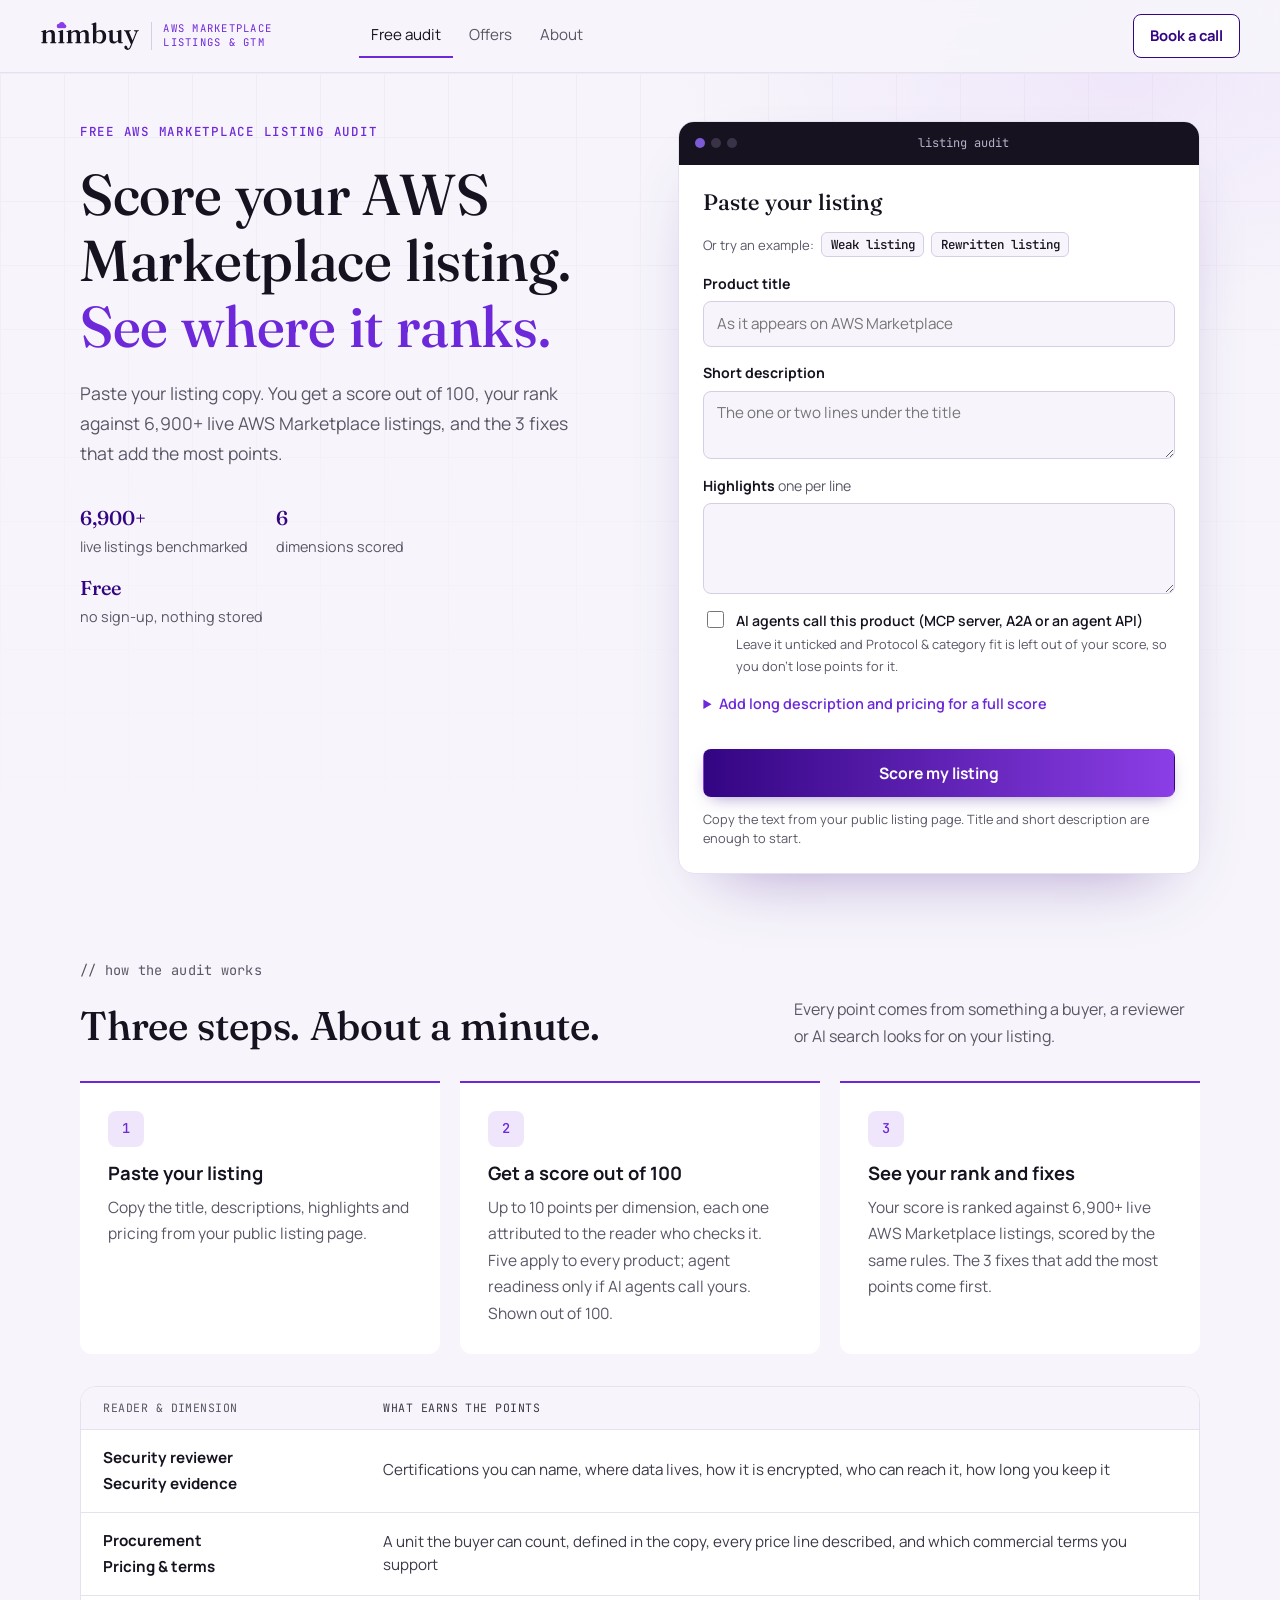
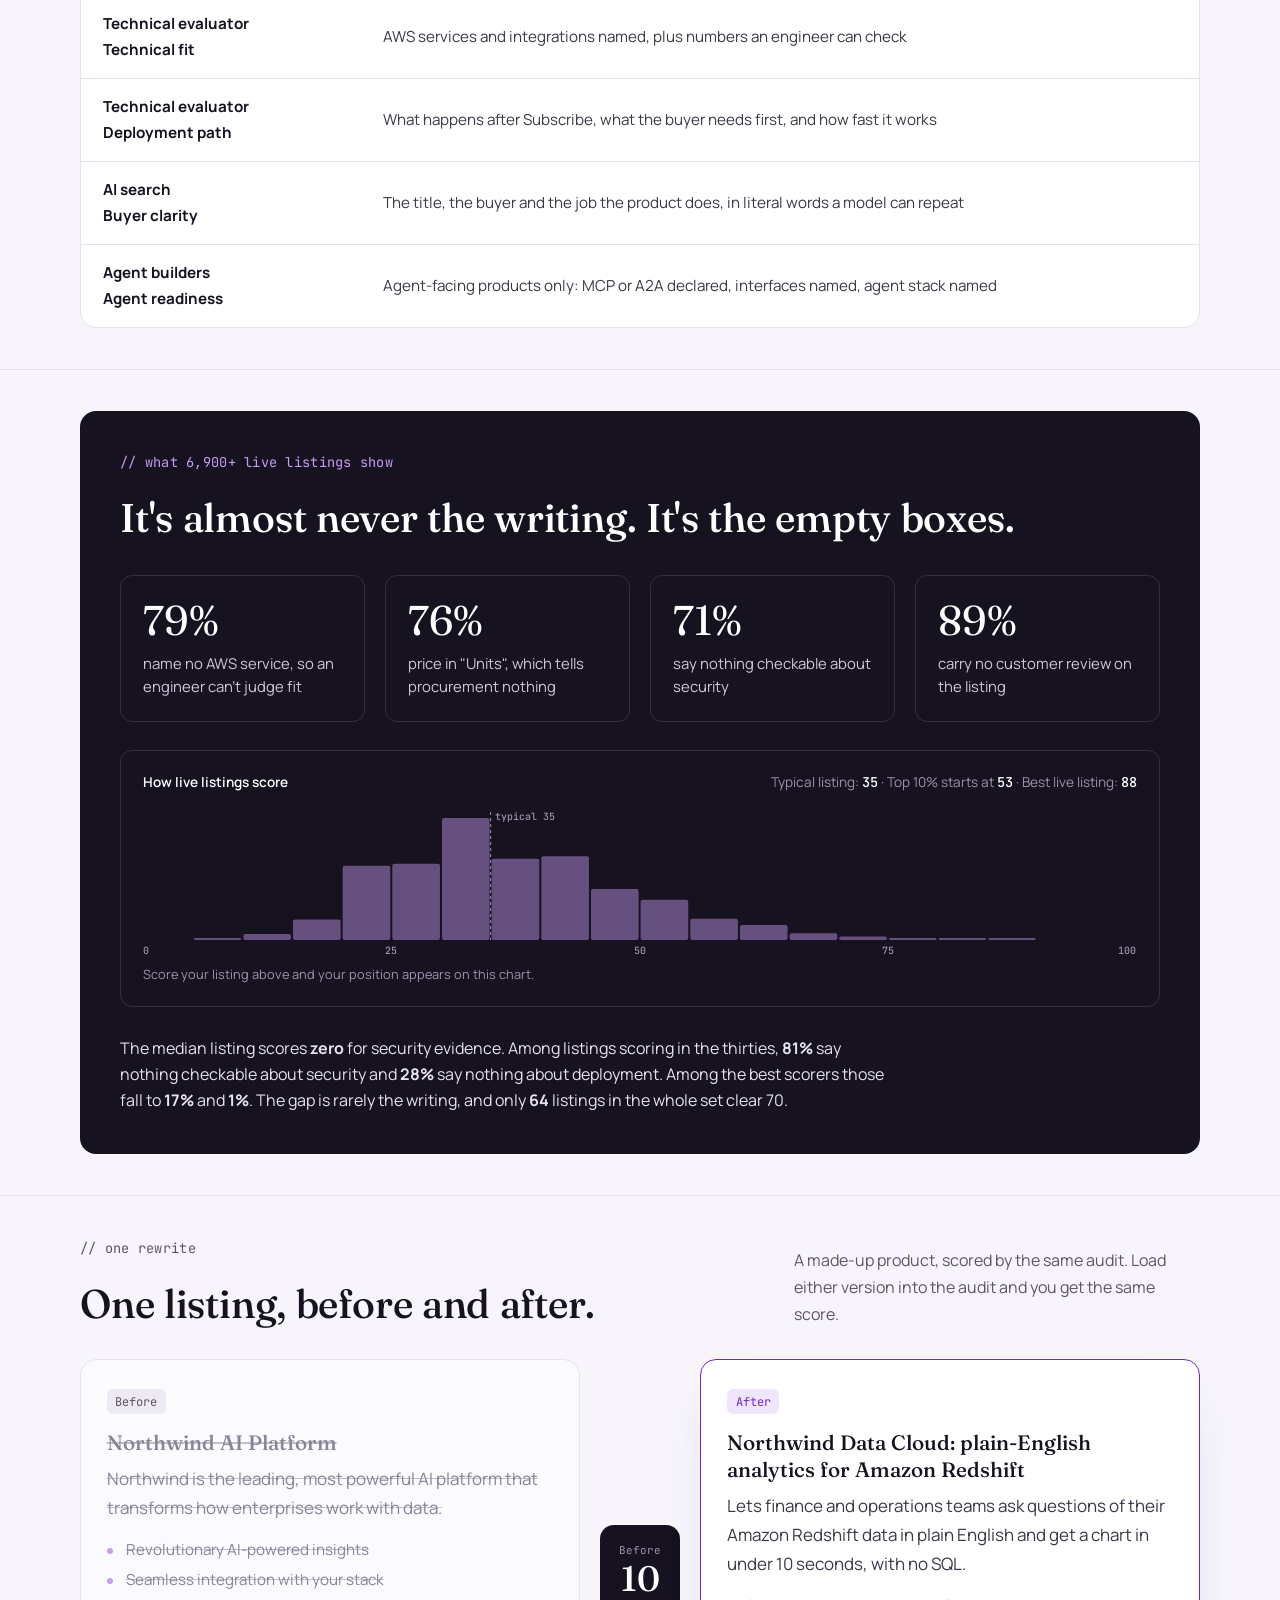
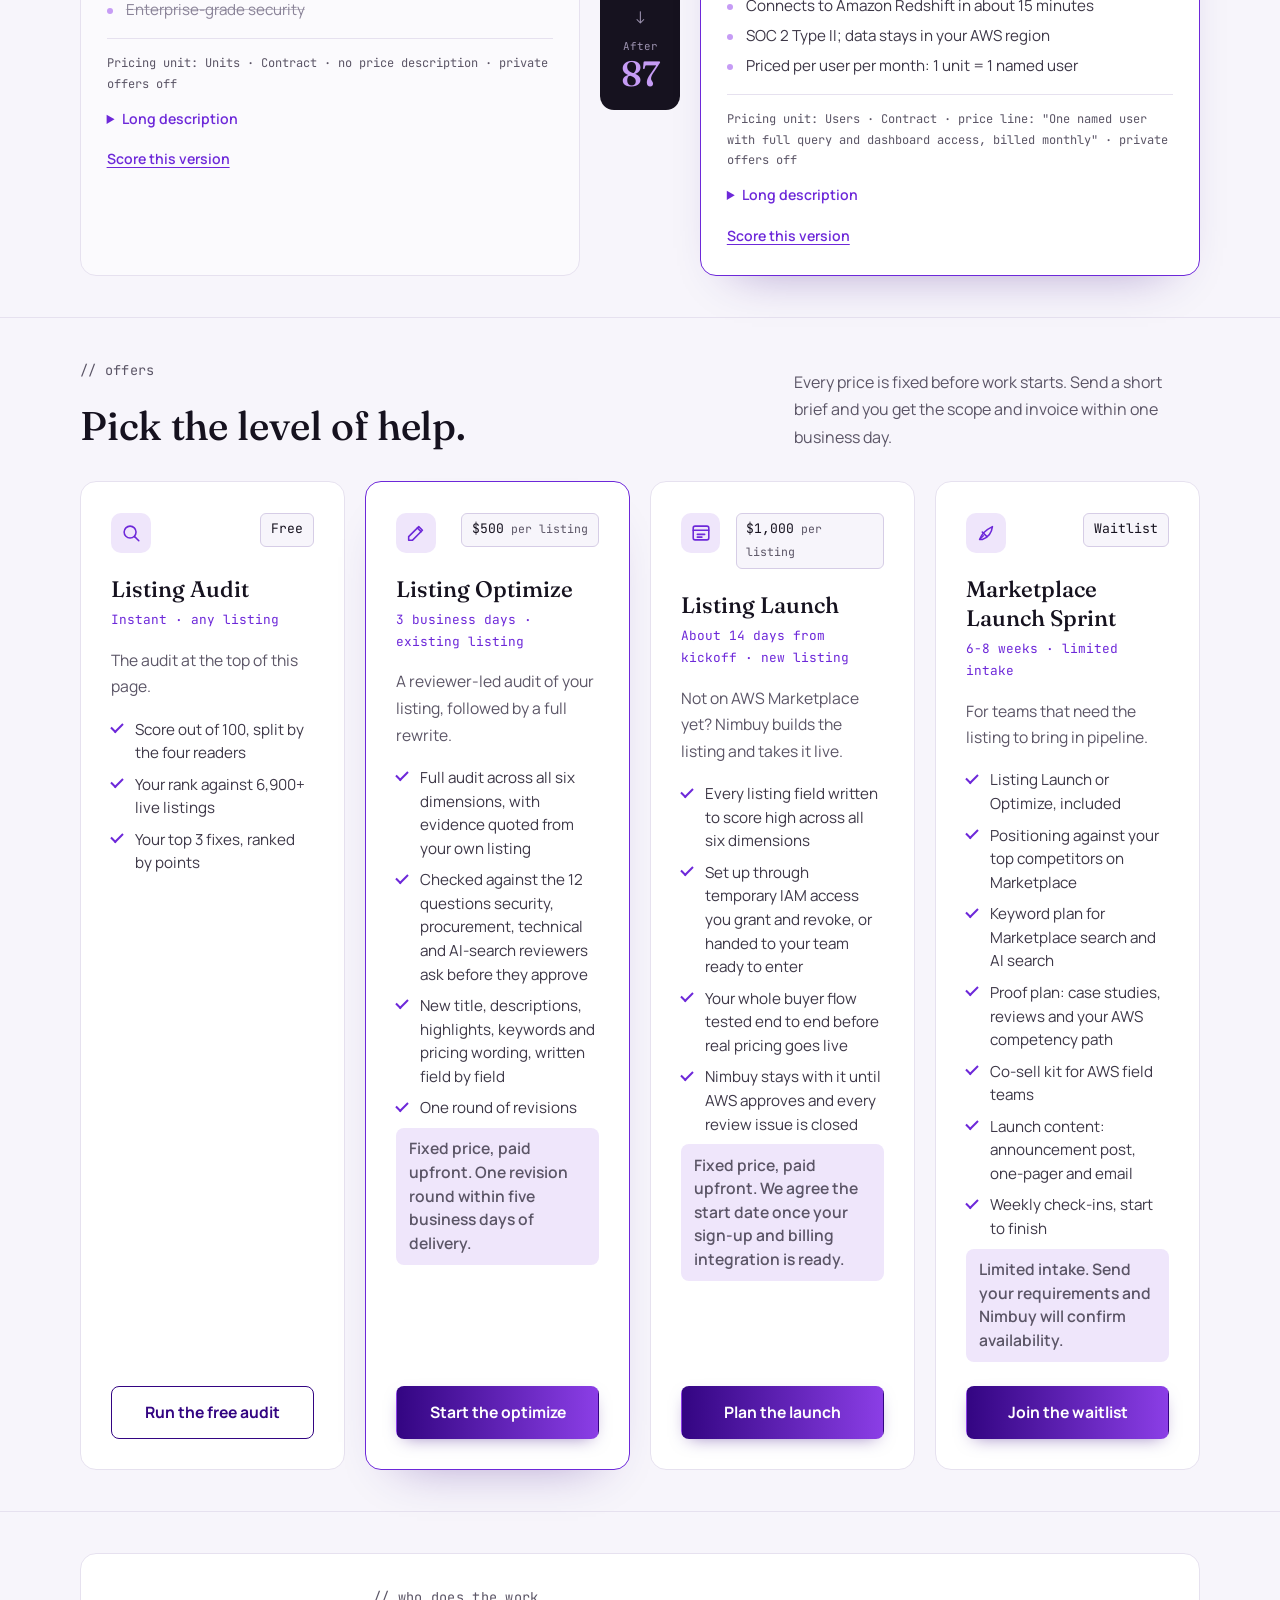
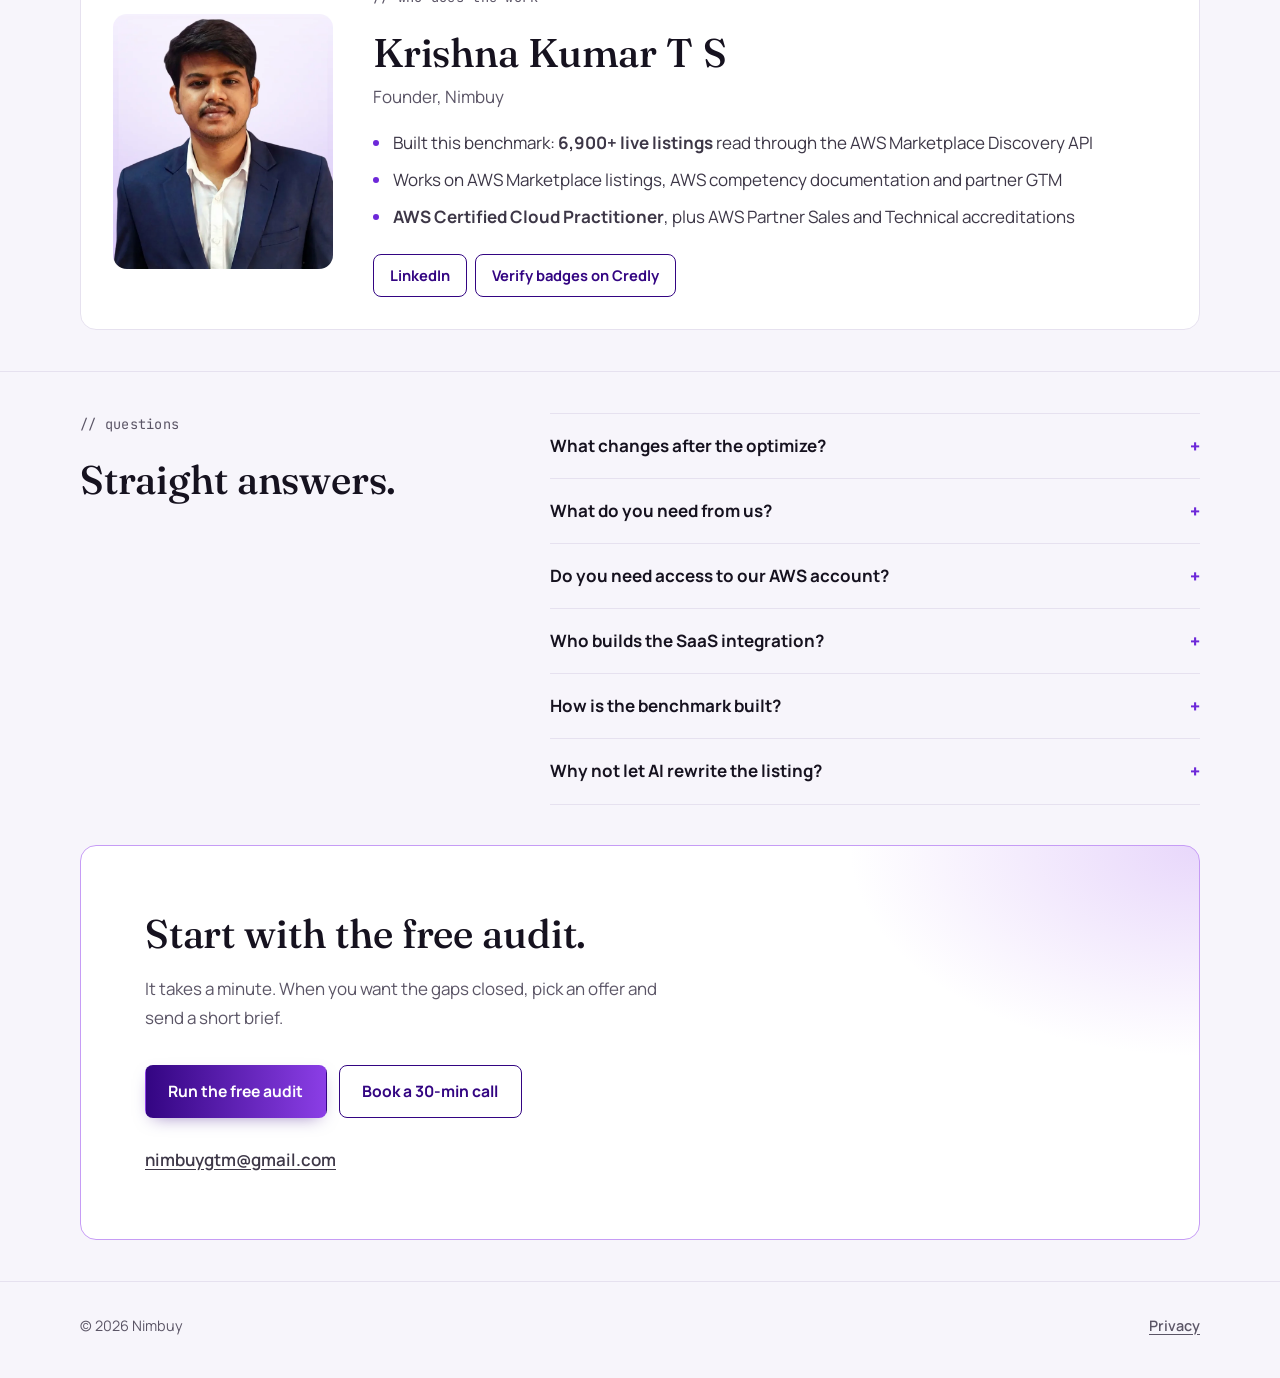
==== index.html @ 0306645f "Add files via upload" ====
<!doctype html>
<html lang="en">
<head>
  <meta charset="utf-8">
  <meta name="viewport" content="width=device-width, initial-scale=1">
  <title>Nimbuy | AWS Marketplace listing audit, rewrite and launch</title>
  <meta name="description" content="Free AWS Marketplace listing audit: a score out of 100 across six dimensions, your rank against 6,900+ live AWS Marketplace listings, and your top 3 fixes. Then Nimbuy rewrites, launches or grows it.">
  <meta name="author" content="Nimbuy">
  <meta name="theme-color" content="#f7f5fb">
  <link rel="canonical" href="https://nimbuy-gtm.github.io/">
  <meta property="og:type" content="website">
  <meta property="og:site_name" content="Nimbuy">
  <meta property="og:title" content="Nimbuy · Free AWS Marketplace listing audit">
  <meta property="og:description" content="A score out of 100 across six dimensions, your rank against 6,900+ live AWS Marketplace listings, and your top 3 fixes.">
  <meta property="og:image" content="https://nimbuy-gtm.github.io/assets/og.png">
  <meta property="og:url" content="https://nimbuy-gtm.github.io/">
  <meta name="twitter:card" content="summary_large_image">

  <link rel="icon" href="assets/favicon.svg" type="image/svg+xml">
  <link rel="apple-touch-icon" href="assets/apple-touch-icon.png">
  <link rel="preconnect" href="https://fonts.googleapis.com">
  <link rel="preconnect" href="https://fonts.gstatic.com" crossorigin>
  <link href="https://fonts.googleapis.com/css2?family=Fraunces:opsz,wght@9..144,400..600&family=JetBrains+Mono:wght@400;500&family=Manrope:wght@400..700&display=swap" rel="stylesheet">
  <link rel="stylesheet" href="css/style.css">
  <!-- Reveal animations hide content until main.js shows it; if main.js failed, show everything -->
  <script>document.documentElement.classList.add("js");document.addEventListener("DOMContentLoaded",function(){if(!(window.KK&&window.KK.reveal))document.documentElement.classList.remove("js")})</script>
</head>
<body>
  <a class="skip" href="#main">Skip to content</a>

  <header class="nav">
    <div class="nav-inner">
      <a class="brand" href="index.html" aria-label="Nimbuy, home">
        <img class="brand-logo" src="assets/nimbuy-wordmark.svg" alt="Nimbuy" width="100" height="30">
        <span class="brand-tag">AWS Marketplace listings &amp; GTM</span>
      </a>
      <nav aria-label="Sections">
        <ul class="nav-links">
          <li><a href="#check">Free audit</a></li>
          <li><a href="#offers">Offers</a></li>
          <li class="hide-sm"><a href="#about">About</a></li>
        </ul>
      </nav>
      <a class="btn btn-outline btn-small" href="https://cal.com/nimbuy-gtm/30min" target="_blank" rel="noopener">Book a call</a>
    </div>
  </header>

  <main id="main">
    <!-- HERO: free audit -->
    <section class="hero" id="check" aria-labelledby="wwm-title">
      <div class="wrap hero-grid hero-tool">
        <div class="lead-copy">
          <p class="label">Free AWS Marketplace listing audit</p>
          <h1 id="wwm-title">Score your AWS Marketplace listing. <span class="accent">See where it ranks.</span></h1>
          <p class="lead">Paste your listing copy. You get a score out of 100, your rank against <span data-bench="count">6,900+</span> live AWS Marketplace listings, and the 3 fixes that add the most points.</p>
          <ul class="tool-facts">
            <li><strong data-bench="count">6,900+</strong> live listings benchmarked</li>
            <li><strong>6</strong> dimensions scored</li>
            <li><strong>Free</strong> no sign-up, nothing stored</li>
          </ul>
        </div>

        <div class="tool reveal">
          <div class="tool-bar" aria-hidden="true"><i></i><i></i><i></i><span>listing audit</span></div>
          <div id="check-input" class="tool-body">
            <div class="tool-head">
              <h2 class="tool-title">Paste your listing</h2>
            </div>
            <form id="check-form" novalidate>
              <p class="examples">Or try an example:
                <button type="button" class="chip-btn" data-example="before">Weak listing</button>
                <button type="button" class="chip-btn" data-example="after">Rewritten listing</button>
              </p>
              <label class="field">Product title
                <input name="title" type="text" autocomplete="off" placeholder="As it appears on AWS Marketplace">
              </label>
              <label class="field">Short description
                <textarea name="short" rows="2" placeholder="The one or two lines under the title"></textarea>
              </label>
              <label class="field">Highlights <span>one per line</span>
                <textarea name="highlights" rows="3"></textarea>
              </label>
              <label class="field-check field-check-hint"><input name="agent" type="checkbox"> <span>AI agents call this product (MCP server, A2A or an agent API)<small>Leave it unticked and Protocol &amp; category fit is left out of your score, so you don't lose points for it.</small></span></label>
              <details class="field-more">
                <summary>Add long description and pricing for a full score</summary>
                <label class="field">Long description
                  <textarea name="long" rows="4"></textarea>
                </label>
                <div class="field-row">
                  <label class="field">Pricing model
                    <select name="model">
                      <option value="">Not sure</option>
                      <option value="contract">Contract (upfront)</option>
                      <option value="usage">Usage (pay as you go)</option>
                      <option value="free">Free only</option>
                    </select>
                  </label>
                  <label class="field">Pricing unit
                    <select name="unit">
                      <option value="">Not sure</option>
                      <option>Units</option>
                      <option>Users</option>
                      <option>Requests</option>
                      <option>Hosts</option>
                      <option>Data</option>
                      <option>Bandwidth</option>
                    </select>
                  </label>
                </div>
                <label class="field">Pricing dimension description <span>the line under the price</span>
                  <input name="dimDesc" type="text" autocomplete="off">
                </label>
                <label class="field-check"><input name="privateOffer" type="checkbox"> Buyers can request a private offer on the listing</label>
              </details>
              <p class="check-error" role="alert"></p>
              <button class="btn btn-primary btn-block" type="submit">Score my listing</button>
              <p class="tool-note">Copy the text from your public listing page. Title and short description are enough to start.</p>
            </form>
          </div>
          <div id="check-result" class="tool-body tool-result" tabindex="-1" hidden aria-live="polite"></div>
        </div>
      </div>
    </section>

    <!-- HOW IT WORKS -->
    <section class="section" id="how" aria-labelledby="how-title">
      <div class="wrap">
        <div class="section-head">
          <div>
            <p class="label label-code">// how the audit works</p>
            <h2 id="how-title">Three steps. About a minute.</h2>
          </div>
          <p class="section-aside">Every point comes from something a buyer, a reviewer or AI search looks for on your listing.</p>
        </div>

        <ol class="steps">
          <li class="reveal">
            <span class="num" aria-hidden="true">1</span>
            <h3>Paste your listing</h3>
            <p>Copy the title, descriptions, highlights and pricing from your public listing page.</p>
          </li>
          <li class="reveal">
            <span class="num" aria-hidden="true">2</span>
            <h3>Get a score out of 100</h3>
            <p>Up to 10 points per dimension, each one attributed to the reader who checks it. Five apply to every product; agent readiness only if AI agents call yours. Shown out of 100.</p>
          </li>
          <li class="reveal">
            <span class="num" aria-hidden="true">3</span>
            <h3>See your rank and fixes</h3>
            <p>Your score is ranked against <span data-bench="count">6,900+</span> live AWS Marketplace listings, scored by the same rules. The 3 fixes that add the most points come first.</p>
          </li>
        </ol>

        <div class="dim-table reveal">
          <div class="dim-row dim-row-head" aria-hidden="true"><span>Reader &amp; dimension</span><span>What earns the points</span></div>
          <div class="dim-row"><b>Security reviewer<br>Security evidence</b><span>Certifications you can name, where data lives, how it is encrypted, who can reach it, how long you keep it</span></div>
          <div class="dim-row"><b>Procurement<br>Pricing &amp; terms</b><span>A unit the buyer can count, defined in the copy, every price line described, and which commercial terms you support</span></div>
          <div class="dim-row"><b>Technical evaluator<br>Technical fit</b><span>AWS services and integrations named, plus numbers an engineer can check</span></div>
          <div class="dim-row"><b>Technical evaluator<br>Deployment path</b><span>What happens after Subscribe, what the buyer needs first, and how fast it works</span></div>
          <div class="dim-row"><b>AI search<br>Buyer clarity</b><span>The title, the buyer and the job the product does, in literal words a model can repeat</span></div>
          <div class="dim-row"><b>Agent builders<br>Agent readiness</b><span>Agent-facing products only: MCP or A2A declared, interfaces named, agent stack named</span></div>
        </div>
      </div>
    </section>

    <!-- MARKET FACTS -->
    <section class="section" aria-labelledby="proof-title">
      <div class="wrap">
        <div class="band">
          <div class="band-head">
            <p class="label label-code label-lilac">// what <span data-bench="count">6,900+</span> live listings show</p>
            <h2 id="proof-title">It's almost never the writing. It's the empty boxes.</h2>
          </div>
          <ul class="proof-grid">
            <li class="reveal"><p class="proof-num" data-bench="stat-noAws">80%</p><p>name no AWS service, so an engineer can't judge fit</p></li>
            <li class="reveal"><p class="proof-num" data-bench="stat-unitsOnly">77%</p><p>price in "Units", which tells procurement nothing</p></li>
            <li class="reveal"><p class="proof-num" data-bench="stat-noSecurity">72%</p><p>say nothing checkable about security</p></li>
            <li class="reveal"><p class="proof-num">89%</p><p>carry no customer review on the listing</p></li>
          </ul>
          <figure class="market">
            <figcaption><strong>How live listings score</strong><span>Typical listing: <b data-bench="median">35</b> · Top 10% starts at <b data-bench="p90">52</b> · Best live listing: <b data-bench="max">84</b></span></figcaption>
            <div id="market-chart" class="market-chart"></div>
            <p class="market-note">Score your listing above and your position appears on this chart.</p>
          </figure>
          <!-- Zero-rates by score band, emitted by tools/build-benchmark.js from the same
               scorer that draws the chart. Regenerate the benchmark and these move with it. -->
          <p style="margin-top:1.75rem;max-width:78ch;color:#e7e2f3;font-size:1rem;line-height:1.65">
            The median listing scores <strong>zero</strong> for security evidence. Among listings
            scoring in the thirties, <strong>81%</strong> say nothing checkable about security and
            <strong>28%</strong> say nothing about deployment. Among the best scorers those fall to
            <strong>17%</strong> and <strong>1%</strong>. The gap is rarely the writing, and only
            <strong>64</strong> listings in the whole set clear 70.
          </p>
        </div>
      </div>
    </section>

    <!-- BEFORE / AFTER -->
    <section class="section" aria-labelledby="ba-title">
      <div class="wrap">
        <div class="section-head">
          <div>
            <p class="label label-code">// one rewrite</p>
            <h2 id="ba-title">One listing, before and after.</h2>
          </div>
          <p class="section-aside">A made-up product, scored by the same audit. Load either version into the audit and you get the same score.</p>
        </div>

        <div class="ba">
          <article class="ba-card ba-before reveal">
            <p class="ba-tag">Before</p>
            <h3>Northwind AI Platform</h3>
            <p class="ba-short">Northwind is the leading, most powerful AI platform that transforms how enterprises work with data.</p>
            <ul>
              <li>Revolutionary AI-powered insights</li>
              <li>Seamless integration with your stack</li>
              <li>Enterprise-grade security</li>
            </ul>
            <p class="ba-meta">Pricing unit: Units · Contract · no price description · private offers off</p>
            <details class="ba-more">
              <summary>Long description</summary>
              <p>Northwind delivers cutting-edge analytics for every team. Our innovative platform is robust, scalable and secure. Contact us for custom pricing.</p>
            </details>
            <button type="button" class="link-btn ba-run" data-example="before" data-run>Score this version</button>
          </article>

          <div class="ba-score" aria-label="Score before and after">
            <span><small>Before</small><strong data-sample-score="before">12</strong></span>
            <span class="ba-arrow" aria-hidden="true">→</span>
            <span><small>After</small><strong class="ba-after-num" data-sample-score="after">88</strong></span>
          </div>

          <article class="ba-card ba-after reveal">
            <p class="ba-tag ba-tag-after">After</p>
            <h3>Northwind Data Cloud: plain-English analytics for Amazon Redshift</h3>
            <p class="ba-short">Lets finance and operations teams ask questions of their Amazon Redshift data in plain English and get a chart in under 10 seconds, with no SQL.</p>
            <ul>
              <li>Connects to Amazon Redshift in about 15 minutes</li>
              <li>SOC 2 Type II; data stays in your AWS region</li>
              <li>Priced per user per month: 1 unit = 1 named user</li>
            </ul>
            <p class="ba-meta">Pricing unit: Users · Contract · price line: "One named user with full query and dashboard access, billed monthly" · private offers off</p>
            <details class="ba-more">
              <summary>Long description</summary>
              <p>Setup: subscribe on AWS Marketplace, connect a read-only IAM role, and invite your team. Most teams run their first query within 30 minutes. Security: data is encrypted in transit (TLS 1.2) and at rest with AWS KMS. Pricing: each unit is one named user per month. Agents and apps can query Northwind through its REST API, including from Amazon Bedrock.</p>
            </details>
            <button type="button" class="link-btn ba-run" data-example="after" data-run>Score this version</button>
          </article>
        </div>
      </div>
    </section>

    <!-- OFFERS -->
    <section class="section" id="offers" aria-labelledby="offers-title">
      <div class="wrap">
        <div class="section-head">
          <div>
            <p class="label label-code">// offers</p>
            <h2 id="offers-title">Pick the level of help.</h2>
          </div>
          <p class="section-aside">Every price is fixed before work starts. Send a short brief and you get the scope and invoice within one business day.</p>
        </div>

        <div class="offer-grid offer-grid-4">
          <article class="card offer reveal">
            <div class="offer-top">
              <span class="icon-tile" aria-hidden="true"><svg viewBox="0 0 24 24"><circle cx="11" cy="11" r="6.5"/><path d="m16 16 4.5 4.5"/></svg></span>
              <span class="price">Free</span>
            </div>
            <h3>Listing Audit</h3>
            <p class="offer-term">Instant · any listing</p>
            <p class="offer-desc">The audit at the top of this page.</p>
            <ul>
              <li>Score out of 100, split by the four readers</li>
              <li>Your rank against <span data-bench="count">6,900+</span> live listings</li>
              <li>Your top 3 fixes, ranked by points</li>
            </ul>
            <span class="offer-spacer"></span>
            <a class="btn btn-outline" href="#check">Run the free audit</a>
          </article>

          <article class="card offer offer-feature reveal">
            <div class="offer-top">
              <span class="icon-tile" aria-hidden="true"><svg viewBox="0 0 24 24"><path d="M4 20h4L19 9l-4-4L4 16z"/><path d="m13.5 6.5 4 4"/></svg></span>
              <span class="price">$500<small> per listing</small></span>
            </div>
            <h3>Listing Optimize</h3>
            <p class="offer-term">3 business days · existing listing</p>
            <p class="offer-desc">A reviewer-led audit of your listing, followed by a full rewrite.</p>
            <ul>
              <li>Full audit across all six dimensions, with evidence quoted from your own listing</li>
              <li>Checked against the 12 questions security, procurement, technical and AI-search reviewers ask before they approve</li>
              <li>New title, descriptions, highlights, keywords and pricing wording, written field by field</li>
              <li>One round of revisions</li>
            </ul>
            <p class="founding">Fixed price, paid upfront. One revision round within five business days of delivery.</p>
            <span class="offer-spacer"></span>
            <a class="btn btn-primary" href="https://cal.com/nimbuy-gtm/30min" target="_blank" rel="noopener">Start the optimize</a>
          </article>

          <article class="card offer reveal">
            <div class="offer-top">
              <span class="icon-tile" aria-hidden="true"><svg viewBox="0 0 24 24"><rect x="3.5" y="4.5" width="17" height="15" rx="2"/><path d="M3.5 9h17M8 13.5h8M8 16.5h5"/></svg></span>
              <span class="price">$1,000<small> per listing</small></span>
            </div>
            <h3>Listing Launch</h3>
            <p class="offer-term">About 14 days from kickoff · new listing</p>
            <p class="offer-desc">Not on AWS Marketplace yet? Nimbuy builds the listing and takes it live.</p>
            <ul>
              <li>Every listing field written to score high across all six dimensions</li>
              <li>Set up through temporary IAM access you grant and revoke, or handed to your team ready to enter</li>
              <li>Your whole buyer flow tested end to end before real pricing goes live</li>
              <li>Nimbuy stays with it until AWS approves and every review issue is closed</li>
            </ul>
            <p class="founding">Fixed price, paid upfront. We agree the start date once your sign-up and billing integration is ready.</p>
            <span class="offer-spacer"></span>
            <a class="btn btn-primary" href="https://cal.com/nimbuy-gtm/30min" target="_blank" rel="noopener">Plan the launch</a>
          </article>

          <article class="card offer reveal">
            <div class="offer-top">
              <span class="icon-tile" aria-hidden="true"><svg viewBox="0 0 24 24"><path d="M5 19c2-6 6-10 14-14-1 8-5 12-11 14z"/><path d="M9 15l-3 3M8 11l5 5"/></svg></span>
              <span class="price">Waitlist</span>
            </div>
            <h3>Marketplace Launch Sprint</h3>
            <p class="offer-term">6-8 weeks · limited intake</p>
            <p class="offer-desc">For teams that need the listing to bring in pipeline.</p>
            <ul>
              <li>Listing Launch or Optimize, included</li>
              <li>Positioning against your top competitors on Marketplace</li>
              <li>Keyword plan for Marketplace search and AI search</li>
              <li>Proof plan: case studies, reviews and your AWS competency path</li>
              <li>Co-sell kit for AWS field teams</li>
              <li>Launch content: announcement post, one-pager and email</li>
              <li>Weekly check-ins, start to finish</li>
            </ul>
            <p class="founding">Limited intake. Send your requirements and Nimbuy will confirm availability.</p>
            <span class="offer-spacer"></span>
            <a class="btn btn-primary" href="https://cal.com/nimbuy-gtm/30min" target="_blank" rel="noopener">Join the waitlist</a>
          </article>
        </div>
      </div>
    </section>

    <!-- WHO DOES THE WORK -->
    <section class="section" id="about" aria-labelledby="about-title">
      <div class="wrap">
        <div class="who reveal">
          <picture class="who-photo">
            <source type="image/webp" srcset="assets/krishna-720.webp">
            <img src="assets/krishna-720.jpg" width="720" height="832" alt="Portrait of Krishna Kumar T S" loading="lazy" decoding="async">
          </picture>
          <div class="who-copy">
            <p class="label label-code">// who does the work</p>
            <h2 id="about-title">Krishna Kumar T S</h2>
            <p class="who-role">Founder, Nimbuy</p>
            <ul class="who-facts">
              <li>Built this benchmark: <strong><span data-bench="count">6,900+</span> live listings</strong> read through the AWS Marketplace Discovery API</li>
              <li>Works on AWS Marketplace listings, AWS competency documentation and partner GTM</li>
              <li><strong>AWS Certified Cloud Practitioner</strong>, plus AWS Partner Sales and Technical accreditations</li>
            </ul>
            <div class="who-links">
              <a class="btn btn-outline btn-small" href="https://www.linkedin.com/in/krishnakumar-ts/" target="_blank" rel="noopener">LinkedIn</a>
              <a class="btn btn-outline btn-small" href="https://www.credly.com/users/krishna-gtm" target="_blank" rel="noopener">Verify badges on Credly</a>
            </div>
          </div>
        </div>
      </div>
    </section>

    <!-- FAQ -->
    <section class="section" id="faq" aria-labelledby="faq-title">
      <div class="wrap faq-wrap">
        <div>
          <p class="label label-code">// questions</p>
          <h2 id="faq-title">Straight answers.</h2>
        </div>
        <div class="faq">
          <details>
            <summary>What changes after the optimize?</summary>
            <p>Security reviewers find their answers on the listing instead of emailing you. Procurement can see what one unit buys. AI search can tell who the product is for and what it does. Re-run the audit here and you see the new score.</p>
          </details>
          <details>
            <summary>What do you need from us?</summary>
            <p>Your listing URL, product website, pricing, and a one-pager or deck if you have one. Anything you can prove, like certifications, integrations or customers, goes into the listing. Anything you can't prove stays out.</p>
          </details>
          <details>
            <summary>Do you need access to our AWS account?</summary>
            <p>Not for the optimize: you paste the new copy yourself. For a launch, you choose: grant temporary IAM access that you revoke once the listing is live, or every field is handed to your team ready to enter.</p>
          </details>
          <details>
            <summary>Who builds the SaaS integration?</summary>
            <p>Your engineers. AWS requires SaaS products to connect for sign-up and billing, and that is code in your product. Nimbuy handles the listing, the pricing setup and the AWS approval.</p>
          </details>
          <details>
            <summary>How is the benchmark built?</summary>
            <p>Live AWS Marketplace listings are read through the AWS Marketplace Discovery API, capped at two per seller so large sellers cannot skew it, and scored with this same audit. Only aggregate numbers are published, never a single listing's score.</p>
          </details>
          <details>
            <summary>Why not let AI rewrite the listing?</summary>
            <p>AI drafts words. It doesn't know which reviewer questions your listing leaves open, or which claims you can prove. Every line is written from your facts only.</p>
          </details>
        </div>
      </div>
    </section>

    <section class="section contact" aria-labelledby="book-title">
      <div class="wrap">
        <div class="cta-card">
          <h2 id="book-title">Start with the free audit.</h2>
          <p>It takes a minute. When you want the gaps closed, pick an offer and send a short brief.</p>
          <div class="hero-actions">
            <a class="btn btn-primary" href="#check">Run the free audit</a>
            <a class="btn btn-outline" href="https://cal.com/nimbuy-gtm/30min" target="_blank" rel="noopener">Book a 30-min call</a>
          </div>
          <ul class="contact-links">
            <li><a href="mailto:nimbuygtm@gmail.com">nimbuygtm@gmail.com</a></li>
          </ul>
        </div>
      </div>
    </section>
  </main>

  <footer class="footer">
    <div class="wrap footer-inner">
      <p>© <span id="year">2026</span> Nimbuy</p>
      <p><a href="privacy.html">Privacy</a></p>
    </div>
  </footer>

  <script src="js/listing-benchmark.js" defer></script>
  <script src="js/main.js" defer></script>
  <script src="js/listing-check.js" defer></script>
</body>
</html>
---- css/style.css ----
/* Krishna Kumar T S , portfolio
   Light, minimal. Lavender-white ground, deep violet accent, Fraunces for headings,
   Manrope for reading, JetBrains Mono for small section labels. Generous line spacing. */

:root {
  --bg: #f7f5fb;
  --surface: #ffffff;
  --ink: #16121f;
  --body: #3d3747;
  --muted: #5b5566;
  --line: #e6e1ef;
  --line-strong: #d6cde6;
  --violet: #330582;
  --violet-2: #6d28d9;
  --violet-3: #8b3ee6;
  --lilac: #c69cf5;
  --lilac-soft: #efe6fb;
  --band: #16121f;

  --serif: "Fraunces", Georgia, serif;
  --sans: "Manrope", system-ui, -apple-system, "Segoe UI", sans-serif;
  --mono: "JetBrains Mono", ui-monospace, Menlo, monospace;

  --wrap: 1120px;
  --gutter: clamp(1rem, 4vw, 2rem);
  --section: clamp(2rem, 3.2vw, 2.75rem);
  --radius: 16px;
  --radius-s: 8px;
  --ease: cubic-bezier(0.2, 0.8, 0.2, 1);
}

*,
*::before,
*::after { box-sizing: border-box; }

html { scroll-behavior: smooth; scroll-padding-top: 88px; -webkit-text-size-adjust: 100%; }

body {
  margin: 0;
  background: var(--bg);
  color: var(--body);
  font-family: var(--sans);
  font-size: 1.0625rem;
  line-height: 1.7;
  -webkit-font-smoothing: antialiased;
  overflow-x: hidden;
}

img { display: block; max-width: 100%; height: auto; }
a { color: var(--violet); text-underline-offset: 3px; }
h1, h2, h3, p, ul, ol, dl, dd, figure { margin: 0; }
ul, ol { padding: 0; list-style: none; }

h1, h2 {
  font-family: var(--serif);
  font-weight: 500;
  color: var(--ink);
  letter-spacing: -0.005em;
  word-spacing: 0.04em;
  text-wrap: balance;
}
h1 { font-size: clamp(2.4rem, 4.8vw, 3.6rem); line-height: 1.14; font-variation-settings: "opsz" 72; }
h2 { font-size: clamp(1.9rem, 3.4vw, 2.5rem); line-height: 1.22; font-variation-settings: "opsz" 48; }
h3 { color: var(--ink); font-weight: 700; line-height: 1.35; }

:focus-visible { outline: 2px solid var(--violet-2); outline-offset: 3px; border-radius: 4px; }

.skip {
  position: fixed; left: 1rem; top: -4rem; z-index: 100;
  padding: 0.6rem 1rem; background: var(--violet); color: #fff;
  border-radius: var(--radius-s); font-weight: 600; text-decoration: none;
}
.skip:focus { top: 1rem; }

.wrap { width: min(var(--wrap), 100% - 2 * var(--gutter)); margin-inline: auto; }

/* ---------- Labels ---------- */

.label {
  font-family: var(--mono);
  font-size: 0.78rem;
  font-weight: 500;
  letter-spacing: 0.14em;
  text-transform: uppercase;
  color: var(--violet-2);
  margin-bottom: 1.25rem;
}
.label-code {
  text-transform: none;
  letter-spacing: 0.02em;
  font-size: 0.85rem;
  color: var(--muted);
  font-weight: 400;
}
.label-lilac { color: var(--lilac); }

/* ---------- Nav ---------- */

.nav {
  position: sticky;
  top: 0;
  z-index: 50;
  background: rgba(247, 245, 251, 0.86);
  backdrop-filter: blur(12px);
  -webkit-backdrop-filter: blur(12px);
  border-bottom: 1px solid var(--line);
}
.nav-inner {
  width: min(1200px, 100% - 2 * var(--gutter));
  margin-inline: auto;
  min-height: 72px;
  display: flex;
  align-items: center;
  gap: 2rem;
}
.brand { display: flex; align-items: center; gap: 0.7rem; text-decoration: none; color: var(--ink); }
.brand-logo { display: block; height: 30px; width: auto; }
.brand-tag {
  font-family: var(--mono); font-size: 0.66rem; letter-spacing: 0.12em; line-height: 1.3;
  text-transform: uppercase; color: var(--violet-2);
  padding-left: 0.7rem; border-left: 1px solid var(--line-strong); max-width: 11rem;
}
.nav nav { flex: 1; }
.nav-links { display: flex; gap: 0.25rem; }
.nav-links a {
  display: inline-block;
  padding: 0.5rem 0.75rem;
  color: var(--muted);
  font-size: 0.95rem;
  text-decoration: none;
  border-bottom: 2px solid transparent;
  transition: color 0.2s;
}
.nav-links a:hover { color: var(--ink); }
.nav-links a[aria-current="true"],
.nav-links a[aria-current="page"] { color: var(--ink); border-bottom-color: var(--violet-2); }

/* ---------- Buttons ---------- */

.btn {
  display: inline-flex;
  align-items: center;
  justify-content: center;
  gap: 0.5rem;
  min-height: 48px;
  padding: 0.75rem 1.4rem;
  border-radius: var(--radius-s);
  font-family: var(--sans);
  font-size: 0.98rem;
  font-weight: 700;
  text-decoration: none;
  cursor: pointer;
  border: 1px solid transparent;
  transition: transform 0.2s var(--ease), box-shadow 0.2s, background-color 0.2s, border-color 0.2s;
}
.btn-primary {
  color: #fff;
  background: linear-gradient(90deg, var(--violet), var(--violet-3));
  box-shadow: 0 6px 18px -8px rgba(51, 5, 130, 0.55);
}
.btn-primary:hover { transform: translateY(-1px); box-shadow: 0 10px 24px -10px rgba(51, 5, 130, 0.7); }
.btn-outline { color: var(--violet); background: var(--surface); border-color: var(--violet); }
.btn-outline:hover { background: var(--lilac-soft); }
.btn-small { min-height: 42px; padding: 0.5rem 1rem; font-size: 0.92rem; }

/* ---------- Hero ---------- */

.hero {
  position: relative;
  padding-block: clamp(2rem, 4vw, 3rem) clamp(2rem, 3.5vw, 2.75rem);
  background:
    radial-gradient(640px 420px at 88% 0%, rgba(198, 156, 245, 0.35), transparent 70%),
    linear-gradient(var(--line) 1px, transparent 1px) 0 0 / 64px 64px,
    linear-gradient(90deg, var(--line) 1px, transparent 1px) 0 0 / 64px 64px;
  background-color: var(--bg);
}
.hero::after {
  content: "";
  position: absolute;
  inset: 0;
  background: linear-gradient(180deg, rgba(247, 245, 251, 0.55), var(--bg) 92%);
  pointer-events: none;
}
.hero-grid {
  position: relative;
  z-index: 1;
  display: grid;
  grid-template-columns: minmax(0, 1.15fr) minmax(0, 0.85fr);
  gap: clamp(2.5rem, 6vw, 5rem);
  align-items: center;
}
.hero-solo { grid-template-columns: minmax(0, 1fr); }
.accent { color: var(--violet-2); }
.hero-lede { margin-top: 1.5rem; max-width: 56ch; font-size: 1.125rem; color: var(--muted); }
.hero-actions { display: flex; flex-wrap: wrap; gap: 0.75rem; margin-top: 2rem; }

.chips { display: flex; flex-wrap: wrap; gap: 0.5rem; margin-top: 2rem; }
.chips li {
  padding: 0.35rem 0.85rem;
  border: 1px solid var(--line-strong);
  border-radius: 999px;
  background: var(--surface);
  font-family: var(--mono);
  font-size: 0.78rem;
  color: var(--body);
}

/* ---------- Stats row (hero) ---------- */

.stats {
  position: relative;
  z-index: 1;
  margin-top: clamp(2.5rem, 5vw, 3.5rem);
  display: grid;
  grid-template-columns: repeat(4, minmax(0, 1fr));
  border: 1px solid var(--line);
  border-radius: var(--radius);
  background: var(--surface);
}
.stats li { padding: 1.5rem 1.6rem; }
.stats li + li { border-left: 1px solid var(--line); }
.stat-value {
  font-family: var(--serif);
  font-size: clamp(1.6rem, 2.6vw, 2.1rem);
  font-weight: 500;
  line-height: 1.15;
  color: var(--violet);
}
.stat-label { margin-top: 0.45rem; color: var(--muted); font-size: 0.93rem; line-height: 1.55; }

.hero-photo {
  position: relative;
  border-radius: var(--radius);
  overflow: hidden;
  background: #fff;
  border: 1px solid var(--line);
  box-shadow: 0 30px 60px -36px rgba(51, 5, 130, 0.35);
  max-width: 460px;
  justify-self: end;
}
.hero-photo img { width: 100%; }
.hero-status {
  position: absolute;
  left: 1rem;
  right: 1rem;
  bottom: 1rem;
  display: flex;
  gap: 0.75rem;
  align-items: flex-start;
  padding: 0.85rem 1rem;
  border-radius: 12px;
  background: rgba(22, 18, 31, 0.86);
  backdrop-filter: blur(8px);
  -webkit-backdrop-filter: blur(8px);
  color: #e9e4f2;
  font-size: 0.9rem;
  line-height: 1.45;
}
.hero-status strong { display: block; color: #fff; font-weight: 700; }
.dot {
  flex: none;
  width: 9px; height: 9px;
  margin-top: 0.4rem;
  border-radius: 50%;
  background: #4ade80;
  animation: pulse 2.4s infinite;
}
@keyframes pulse {
  0% { box-shadow: 0 0 0 0 rgba(74, 222, 128, 0.55); }
  70% { box-shadow: 0 0 0 9px rgba(74, 222, 128, 0); }
  100% { box-shadow: 0 0 0 0 rgba(74, 222, 128, 0); }
}

/* ---------- Sections ---------- */

.section { padding-block: var(--section); border-top: 1px solid var(--line); }
.hero + .section { border-top: 0; }

.section-head {
  display: grid;
  grid-template-columns: minmax(0, 1.6fr) minmax(0, 1fr);
  gap: 2rem 4rem;
  align-items: end;
  margin-bottom: clamp(1.25rem, 2.4vw, 1.9rem);
}
.section-head h2 { max-width: 20ch; }
.section-aside { color: var(--muted); font-size: 1rem; max-width: 40ch; }

/* ---------- Approach ---------- */

.approach-grid {
  display: grid;
  grid-template-columns: minmax(0, 1fr) minmax(0, 1fr);
  gap: clamp(2rem, 5vw, 4.5rem);
  align-items: start;
}
.approach-visual {
  position: sticky;
  top: 104px;
  height: min(560px, calc(100vh - 140px));
  border-radius: var(--radius);
  border: 1px solid var(--line);
  background:
    radial-gradient(420px 320px at 50% 45%, rgba(198, 156, 245, 0.28), transparent 70%),
    var(--surface);
  overflow: hidden;
}
#stack { position: relative; display: block; width: 100%; height: 100%; }
.stack-fallback {
  position: absolute; inset: 12% 14%; width: 72%; height: 76%;
  transition: opacity 0.6s var(--ease);
}
.approach-visual.is-live .stack-fallback { opacity: 0; }
.no-webgl .approach-visual { display: none; }
.no-webgl .approach-grid { grid-template-columns: 1fr; }

.layer {
  display: grid;
  grid-template-columns: 40px minmax(0, 1fr);
  gap: 1.25rem;
  padding-block: 2.25rem;
  border-bottom: 1px solid var(--line);
}
.layer:first-child { padding-top: 0.5rem; }
.layer h3 { transition: color 0.3s; }
.layer.is-active h3 { color: var(--violet-2); }
.num {
  display: grid; place-items: center;
  width: 36px; height: 36px;
  border-radius: 8px;
  background: var(--lilac-soft);
  color: var(--violet-2);
  font-family: var(--mono);
  font-weight: 500;
  transition: background-color 0.3s, color 0.3s;
}
.layer.is-active .num { background: var(--violet-2); color: #fff; }
.layer h3 { font-size: 1.3rem; font-weight: 700; }
.layer p { margin-top: 0.6rem; color: var(--muted); max-width: 52ch; }
ul.facts { margin-top: 0.75rem; display: grid; gap: 0.55rem; }
ul.facts li { position: relative; padding-left: 1.25rem; color: var(--body); line-height: 1.6; }
ul.facts li::before {
  content: ""; position: absolute; left: 0; top: 0.72em;
  width: 6px; height: 6px; border-radius: 50%; background: var(--lilac);
}
ul.facts strong { color: var(--ink); font-weight: 700; }
.layer .proof {
  margin-top: 1rem;
  padding: 0.75rem 1rem;
  border-radius: var(--radius-s);
  background: var(--lilac-soft);
  color: var(--ink);
  font-size: 0.95rem;
  line-height: 1.55;
}

/* ---------- Results band ---------- */

.results { border-top: 0; padding-top: calc(var(--section) * 0.5); }
.band {
  border-radius: var(--radius);
  background: var(--band);
  color: #cfc7de;
  padding: clamp(1.6rem, 3.5vw, 2.5rem);
}
.band h2 { color: #fff; }
.band-head { margin-bottom: 2rem; }

.showcase {
  display: grid;
  grid-template-columns: minmax(0, 1.15fr) minmax(0, 1fr);
  gap: 1.5rem;
  align-items: stretch;
}
.shot {
  display: flex; flex-direction: column;
  border-radius: 14px;
  border: 1px solid rgba(255, 255, 255, 0.12);
  overflow: hidden;
  text-decoration: none;
  color: inherit;
  background: rgba(255, 255, 255, 0.03);
  transition: border-color 0.25s, transform 0.25s var(--ease);
}
.shot:hover { border-color: var(--lilac); transform: translateY(-2px); }
.shot-frame { display: block; background: #fff; }
.shot-bar {
  display: flex; align-items: center; gap: 6px;
  padding: 0.55rem 0.8rem;
  background: #ece8f3;
  font-family: var(--mono); font-size: 0.72rem; color: var(--muted);
}
.shot-bar i { width: 9px; height: 9px; border-radius: 50%; background: #d3cbe0; }
.shot-bar span { margin-left: 0.6rem; }
.shot img { width: 100%; }
.shot-caption { display: flex; flex-direction: column; gap: 0.35rem; padding: 1.25rem 1.4rem 1.4rem; }
.shot-caption strong { font-family: var(--serif); font-weight: 500; font-size: 1.2rem; color: #fff; }
.shot-caption span { font-size: 0.93rem; line-height: 1.6; }

.chart {
  display: flex; flex-direction: column; gap: 1.25rem;
  padding: 1.5rem;
  border-radius: 14px;
  border: 1px solid rgba(255, 255, 255, 0.12);
}
.chart-head { display: flex; flex-direction: column; gap: 0.3rem; }
.chart-head strong { font-family: var(--serif); font-weight: 500; font-size: 1.2rem; color: #fff; }
.chart-head span { font-size: 0.93rem; }
.chart svg { width: 100%; height: auto; overflow: visible; margin-block: auto; }
.chart-legend { display: grid; grid-template-columns: repeat(3, 1fr); margin: 0; border-top: 1px solid rgba(255, 255, 255, 0.12); padding-top: 1rem; }
.chart-legend dt { font-family: var(--mono); font-size: 0.75rem; color: #9d93b0; }
.chart-legend dd { margin: 0.2rem 0 0; font-family: var(--serif); font-size: 1.35rem; color: #fff; }
.chart-grid line { stroke: rgba(255, 255, 255, 0.1); }
.chart-axis text { fill: #9d93b0; font-family: var(--mono); font-size: 11px; }
.chart-area { fill: rgba(198, 156, 245, 0.14); }
.chart-line {
  fill: none; stroke: var(--lilac); stroke-width: 3; stroke-linecap: round; stroke-linejoin: round;
  stroke-dasharray: 1; stroke-dashoffset: 1;
  transition: stroke-dashoffset 1.6s var(--ease);
}
.chart.is-visible .chart-line { stroke-dashoffset: 0; }
.chart-dots circle { fill: var(--band); stroke: var(--lilac); stroke-width: 3; }
.chart-vals text { fill: #fff; font-family: var(--mono); font-size: 13px; }


/* ---------- Experience ---------- */

.timeline { border-top: 1px solid var(--line); }
.role {
  display: grid;
  grid-template-columns: 12rem minmax(0, 1fr);
  gap: 1rem 3rem;
  padding-block: 1.75rem;
  border-bottom: 1px solid var(--line);
}
.role-when { font-family: var(--mono); font-size: 0.85rem; color: var(--muted); padding-top: 0.3rem; }
.role-current .role-when { color: var(--violet-2); }
.role h3 { font-family: var(--serif); font-weight: 500; font-size: 1.45rem; line-height: 1.3; }
.role-org { margin-top: 0.35rem; color: var(--muted); font-size: 0.98rem; }
.role-summary { margin-top: 1rem; max-width: 68ch; color: var(--body); }
.role-grid { margin-top: 1.25rem; display: grid; grid-template-columns: 1fr 1fr; gap: 1.25rem; }
.role-grid > div { padding: 1.25rem 1.4rem; border: 1px solid var(--line); border-radius: 12px; background: var(--surface); }
.role-grid h4 { margin: 0; font-family: var(--mono); font-weight: 500; font-size: 0.78rem; letter-spacing: 0.1em; text-transform: uppercase; color: var(--violet-2); }
.role-body ul { margin-top: 0.8rem; display: grid; gap: 0.55rem; max-width: 68ch; }
.role-body li { position: relative; padding-left: 1.25rem; }
.role-body li::before {
  content: "";
  position: absolute; left: 0; top: 0.75em;
  width: 6px; height: 6px; border-radius: 50%;
  background: var(--lilac);
}

/* ---------- Cards ---------- */

.card-grid { display: grid; grid-template-columns: repeat(2, minmax(0, 1fr)); gap: 1.25rem; }
.card {
  padding: 1.75rem;
  border-radius: var(--radius);
  background: var(--surface);
  border: 1px solid var(--line);
}
.card h3 { font-family: var(--serif); font-weight: 500; font-size: 1.3rem; line-height: 1.3; margin-top: 0.4rem; }
.card p { color: var(--muted); margin-top: 0.5rem; font-size: 0.98rem; }
.card .card-meta { margin-top: 0; font-family: var(--mono); font-size: 0.78rem; letter-spacing: 0.04em; color: var(--muted); }
.card-feature { border-color: var(--lilac); background: linear-gradient(160deg, var(--lilac-soft), var(--surface) 65%); }
.card-feature .card-meta { color: var(--violet-2); }

.icon-tile {
  display: grid; place-items: center;
  width: 40px; height: 40px;
  border-radius: 10px;
  background: var(--lilac-soft);
  margin-bottom: 1.1rem;
}
.icon-tile svg { width: 22px; height: 22px; fill: none; stroke: var(--violet-2); stroke-width: 1.7; stroke-linejoin: round; stroke-linecap: round; }

/* ---------- Credentials ---------- */

.aws-grid { display: grid; grid-template-columns: repeat(4, minmax(0, 1fr)); gap: 1.25rem; }
.aws-grid .card h3 { font-size: 1.1rem; margin-top: 0; }
.aws-grid .card p { font-size: 0.9rem; }

.more { margin-top: 1.5rem; }
.more summary {
  display: inline-flex; align-items: center; gap: 0.5rem;
  min-height: 44px; padding: 0.5rem 1rem;
  border: 1px solid var(--line-strong); border-radius: var(--radius-s);
  background: var(--surface); color: var(--violet); font-weight: 700; font-size: 0.95rem;
  cursor: pointer; list-style: none;
}
.more summary::-webkit-details-marker { display: none; }
.more summary::after { content: "+"; font-family: var(--mono); }
.more[open] summary::after { content: "\2013"; }
.more[open] .cert-groups { margin-top: 2rem; }
.cert-groups {
  margin-top: 3.5rem;
  display: grid;
  grid-template-columns: repeat(3, minmax(0, 1fr));
  gap: 2.5rem;
}
.cert-groups h3 {
  font-family: var(--mono); font-weight: 500; font-size: 0.8rem;
  letter-spacing: 0.12em; text-transform: uppercase; color: var(--violet-2);
  padding-bottom: 0.9rem; border-bottom: 1px solid var(--line-strong);
}
.cert-groups li { padding-block: 0.85rem; border-bottom: 1px solid var(--line); color: var(--ink); font-size: 0.98rem; line-height: 1.45; }
.cert-groups li span { display: block; margin-top: 0.15rem; color: var(--muted); font-size: 0.88rem; }

/* ---------- Education & skills ---------- */

.edu-grid { display: grid; grid-template-columns: repeat(3, minmax(0, 1fr)); gap: 1.25rem; }
.edu-grid .card h3 { font-size: 1.2rem; }

.skills { margin-top: 2.5rem; border-top: 1px solid var(--line); }
.skills > div {
  display: grid; grid-template-columns: 9rem minmax(0, 1fr); gap: 1.5rem;
  padding-block: 1.1rem; border-bottom: 1px solid var(--line);
  align-items: baseline;
}
.skills dt { font-family: var(--mono); font-size: 0.82rem; color: var(--violet-2); }
.skills dd { display: flex; flex-wrap: wrap; gap: 0.45rem; }
.skills dd span {
  padding: 0.25rem 0.75rem; border-radius: 999px;
  background: var(--surface); border: 1px solid var(--line);
  font-size: 0.9rem; color: var(--ink);
}

/* ---------- Contact ---------- */

.contact { border-top: 0; padding-top: 0; }
.cta-card {
  padding: clamp(2.25rem, 6vw, 4rem);
  border-radius: var(--radius);
  border: 1px solid var(--lilac);
  background:
    radial-gradient(500px 300px at 100% 0%, rgba(198, 156, 245, 0.4), transparent 70%),
    var(--surface);
}
.cta-card h2 { max-width: 20ch; }
.cta-card > p { margin-top: 1rem; color: var(--muted); max-width: 52ch; }
.contact-links { display: flex; flex-wrap: wrap; gap: 0.5rem 1.5rem; margin-top: 1.75rem; }
.contact-links a { color: var(--body); font-weight: 600; }
.contact-links a:hover { color: var(--violet); }

/* ---------- Footer ---------- */

.footer { border-top: 1px solid var(--line); padding-block: 2rem 2.5rem; font-size: 0.9rem; color: var(--muted); }
.footer-inner { display: flex; justify-content: space-between; gap: 1rem; flex-wrap: wrap; }
.footer a { color: var(--muted); font-weight: 600; }
.footer a:hover { color: var(--violet); }

/* ---------- Work with me page ---------- */

.breadcrumb { font-family: var(--mono); font-size: 0.82rem; color: var(--muted); margin-bottom: 1.75rem; }
.breadcrumb a { color: var(--violet-2); text-decoration: none; }
.lead-copy { max-width: 64ch; }
.lead-copy .lead { margin-top: 1.25rem; font-size: 1.1rem; color: var(--muted); }
.lead-copy strong { color: var(--ink); }

.ladder { display: flex; flex-wrap: wrap; align-items: center; gap: 0.5rem; margin-top: 2rem; }
.ladder a {
  padding: 0.4rem 0.9rem; border-radius: 999px; border: 1px solid var(--line-strong);
  background: var(--surface); color: var(--ink); text-decoration: none;
  font-family: var(--mono); font-size: 0.8rem;
}
.ladder a:hover { border-color: var(--violet-2); }
.ladder span { color: var(--violet-2); font-size: 0.8rem; }

.offer-grid { display: grid; grid-template-columns: repeat(3, minmax(0, 1fr)); gap: 1.25rem; align-items: stretch; }
.sample {
  justify-self: end;
  width: 100%;
  max-width: 440px;
  padding: 1.5rem;
  border-radius: var(--radius);
  background: var(--surface);
  border: 1px solid var(--line);
  box-shadow: 0 30px 60px -36px rgba(51, 5, 130, 0.35);
}
.sample-head { display: flex; align-items: flex-start; gap: 0.75rem; padding-bottom: 1rem; border-bottom: 1px solid var(--line); }
.sample-head p { display: flex; flex-direction: column; line-height: 1.4; }
.sample-head strong { font-family: var(--serif); font-weight: 500; font-size: 1.2rem; color: var(--ink); }
.sample-head span { font-family: var(--mono); font-size: 0.75rem; color: var(--muted); }
.sample-tag {
  flex: none; padding: 0.2rem 0.55rem; border-radius: 6px;
  background: var(--lilac-soft); color: var(--violet-2);
  font-family: var(--mono); font-size: 0.72rem;
}
.sample-list { display: grid; }
.sample-list li { padding-block: 1rem; border-bottom: 1px solid var(--line); }
.sample-list h3 { margin-top: 0.45rem; font-size: 1rem; line-height: 1.4; }
.sample-list p { margin-top: 0.3rem; color: var(--muted); font-size: 0.9rem; line-height: 1.55; }
.sev { display: inline-block; padding: 0.15rem 0.5rem; border-radius: 999px; font-family: var(--mono); font-size: 0.7rem; }
.sev-high { background: var(--violet-2); color: #fff; }
.sev-mid { background: var(--lilac-soft); color: var(--violet); }
.sample-foot { margin-top: 1rem; font-size: 0.9rem; color: var(--ink); font-weight: 600; }
.after-note { margin-top: 1.75rem; color: var(--muted); font-size: 1rem; }

.research {
  margin-top: 1.5rem;
  display: grid; grid-template-columns: minmax(0, 1.1fr) minmax(0, 1fr); gap: 1.5rem 2rem; align-items: center;
  padding: 1.5rem;
  border-radius: 14px; border: 1px solid rgba(255, 255, 255, 0.12);
  color: inherit; text-decoration: none;
  transition: border-color 0.25s, transform 0.25s var(--ease);
}
.research:hover { border-color: var(--lilac); transform: translateY(-2px); }
.research-copy { display: flex; flex-direction: column; gap: 0.4rem; }
.research-copy strong { font-family: var(--serif); font-weight: 500; font-size: 1.2rem; color: #fff; }
.research-copy span { font-size: 0.93rem; line-height: 1.6; }
.research-link { margin-top: 0.3rem; color: var(--lilac); font-weight: 700; text-decoration: underline; text-underline-offset: 3px; }
.research-stats { display: grid; grid-template-columns: repeat(3, 1fr); gap: 0.75rem; }
.research-stats li { padding: 0.9rem; border-radius: 10px; background: rgba(255, 255, 255, 0.05); font-size: 0.85rem; line-height: 1.45; }
.research-stats b { display: block; font-family: var(--serif); font-weight: 500; font-size: 1.6rem; color: #fff; }

/* ---------- Listing check tool ---------- */

.hero-tool { grid-template-columns: minmax(0, 1fr) minmax(0, 1fr); align-items: start; }
.tool-facts { display: flex; flex-wrap: wrap; gap: 0.75rem 1.75rem; margin-top: 2rem; }
.tool-facts li { display: flex; flex-direction: column; font-size: 0.9rem; color: var(--muted); }
.tool-facts strong { font-family: var(--serif); font-weight: 500; font-size: 1.25rem; color: var(--violet); }

.tool {
  border-radius: var(--radius);
  background: var(--surface);
  border: 1px solid var(--line);
  box-shadow: 0 30px 70px -40px rgba(51, 5, 130, 0.45);
  overflow: hidden;
}
.tool-bar {
  display: flex; align-items: center; gap: 6px;
  padding: 0.7rem 1rem;
  background: var(--band);
  font-family: var(--mono); font-size: 0.75rem; color: #b9b0cc;
}
.tool-bar i { width: 10px; height: 10px; border-radius: 50%; background: #3a3348; }
.tool-bar i:first-child { background: #7c5bd6; }
.tool-bar span { margin-left: auto; margin-right: auto; }
.tool-body { padding: 1.5rem; }
.tool-body[hidden] { display: none; }
.tool-head { display: flex; justify-content: space-between; align-items: baseline; gap: 1rem; margin-bottom: 1rem; }
.tool-title { font-family: var(--serif); font-weight: 500; font-size: 1.4rem; color: var(--ink); }
.link-btn {
  border: 0; background: none; padding: 0.25rem 0; cursor: pointer;
  color: var(--violet-2); font: 600 0.92rem var(--sans); text-decoration: underline; text-underline-offset: 3px;
}
.field { display: block; margin-top: 0.9rem; font-size: 0.88rem; font-weight: 700; color: var(--ink); }
.field span { font-weight: 400; color: var(--muted); }
.field input,
.field select,
.field textarea {
  display: block; width: 100%; margin-top: 0.35rem;
  padding: 0.65rem 0.8rem;
  border: 1px solid var(--line-strong); border-radius: var(--radius-s);
  background: var(--bg); color: var(--ink);
  font: 400 0.95rem/1.5 var(--sans);
  resize: vertical;
}
.field input:focus,
.field select:focus,
.field textarea:focus { outline: 2px solid var(--violet-2); outline-offset: 1px; background: #fff; }
.field-more { margin-top: 0.9rem; }
.field-more summary { cursor: pointer; color: var(--violet-2); font-weight: 600; font-size: 0.9rem; }
.field-row { display: grid; grid-template-columns: repeat(2, minmax(0, 1fr)); gap: 0 0.9rem; }
.field-check { display: flex; align-items: center; gap: 0.55rem; margin-top: 0.9rem; font-size: 0.88rem; font-weight: 600; color: var(--ink); cursor: pointer; }
.field-check input { width: 1.05rem; height: 1.05rem; accent-color: var(--violet-2); }
.examples { display: flex; flex-wrap: wrap; align-items: center; gap: 0.4rem; font-size: 0.82rem; color: var(--muted); }
.chip-btn { border: 1px solid var(--line-strong); border-radius: 6px; background: var(--bg); padding: 0.2rem 0.55rem; cursor: pointer; font: 500 0.78rem var(--mono); color: var(--ink); }
.chip-btn:hover { border-color: var(--violet-2); color: var(--violet-2); }
.score-source { margin-bottom: 0.9rem; font-size: 0.82rem; color: var(--muted); }
.score-source a { color: var(--violet-2); font-weight: 600; }
.check-error { min-height: 1.2em; margin-top: 0.6rem; color: #b3261e; font-size: 0.88rem; }
.btn-block { width: 100%; margin-top: 0.4rem; }
.tool-note { margin-top: 0.8rem; color: var(--muted); font-size: 0.8rem; line-height: 1.5; }

.tool-result:focus { outline: none; }
.score-head { display: flex; align-items: center; gap: 1.25rem; padding-bottom: 1.1rem; border-bottom: 1px solid var(--line); }
.score-num { display: flex; align-items: baseline; font-family: var(--serif); color: var(--violet); }
.score-num strong { font-weight: 500; font-size: 3.4rem; line-height: 1; }
.score-num span { font-size: 1.1rem; color: var(--muted); margin-left: 0.2rem; }
.score-band { display: flex; flex-direction: column; font-weight: 700; color: var(--ink); font-size: 1.05rem; }
.score-band span { font-weight: 400; font-size: 0.85rem; color: var(--muted); }
.score-bars { display: grid; gap: 0.6rem; margin-top: 1.1rem; }
.score-bars li { display: grid; grid-template-columns: 10.5rem minmax(0, 1fr) 2.8rem; gap: 0.75rem; align-items: center; font-size: 0.88rem; }
.bar-name { color: var(--ink); font-weight: 600; }
.bar-track { position: relative; height: 10px; border-radius: 999px; background: var(--lilac-soft); overflow: hidden; }
.score-rank { margin-top: 1rem; padding: 0.8rem 0.9rem; border-radius: var(--radius-s); background: var(--lilac-soft); font-size: 0.88rem; line-height: 1.5; color: var(--body); }
.score-rank strong { display: block; color: var(--violet); font-size: 1rem; }
.bar-fill { display: block; height: 100%; border-radius: inherit; background: linear-gradient(90deg, var(--violet), var(--violet-3)); }
.bar-val { font-family: var(--mono); font-size: 0.78rem; color: var(--muted); text-align: right; }
.fix-title { margin-top: 1.4rem; font-size: 1rem; }
.fix-list { display: grid; gap: 0.7rem; margin-top: 0.7rem; }
.fix-list li { display: grid; grid-template-columns: 28px minmax(0, 1fr); gap: 0.75rem; padding: 0.8rem; border-radius: var(--radius-s); background: var(--bg); border: 1px solid var(--line); }
.fix-n { display: grid; place-items: center; width: 28px; height: 28px; border-radius: 7px; background: var(--violet-2); color: #fff; font-family: var(--mono); font-size: 0.85rem; }
.fix-reader { font-family: var(--mono); font-size: 0.72rem; color: var(--violet-2); }
.fix-list p { margin-top: 0.15rem; font-size: 0.92rem; line-height: 1.5; color: var(--ink); }
.score-cta { display: flex; flex-wrap: wrap; gap: 0.6rem; margin-top: 1.25rem; }
.bar-na .bar-name, .bar-na .bar-val { color: var(--muted); font-weight: 400; }
.bar-na .bar-track { background: repeating-linear-gradient(90deg, var(--lilac-soft) 0 6px, transparent 6px 10px); }
.score-disclaimer { margin-top: 1rem; font-size: 0.78rem; line-height: 1.5; color: var(--muted); }
.field-check-hint { align-items: flex-start; }
.field-check-hint input { margin-top: 0.15rem; flex: none; }
.field-check-hint small { display: block; font-weight: 400; color: var(--muted); font-size: 0.8rem; margin-top: 0.1rem; }

/* ---------- Research proof (offers page) ---------- */

.proof-grid { display: grid; grid-template-columns: repeat(4, minmax(0, 1fr)); gap: 1.25rem; }
.proof-grid li { padding: 1.4rem; border: 1px solid rgba(255, 255, 255, 0.12); border-radius: 12px; }
.proof-num { font-family: var(--serif); font-size: clamp(2rem, 3.5vw, 2.6rem); line-height: 1.1; color: #fff; }
.proof-grid li p:last-child { margin-top: 0.5rem; font-size: 0.93rem; line-height: 1.55; }
.proof-source { margin-top: 1.5rem; font-size: 0.85rem; color: #9d93b0; max-width: 80ch; }

/* ---------- Before / after ---------- */

.ba { display: grid; grid-template-columns: minmax(0, 1fr) auto minmax(0, 1fr); gap: 1.25rem; align-items: center; }
.ba-card { padding: 1.6rem; border-radius: var(--radius); border: 1px solid var(--line); background: var(--surface); height: 100%; }
.ba-before { background: #fbfafd; }
.ba-before h3, .ba-before .ba-short, .ba-before li { color: #8a8398; text-decoration: line-through; text-decoration-color: rgba(138, 131, 152, 0.5); }
.ba-after { border-color: var(--violet-2); box-shadow: 0 24px 50px -34px rgba(51, 5, 130, 0.45); }
.ba-tag { display: inline-block; padding: 0.15rem 0.55rem; border-radius: 6px; background: #eeeaf3; color: var(--muted); font-family: var(--mono); font-size: 0.75rem; }
.ba-tag-after { background: var(--lilac-soft); color: var(--violet-2); }
.ba-card h3 { margin-top: 0.9rem; font-family: var(--serif); font-weight: 500; font-size: 1.3rem; line-height: 1.3; }
.ba-short { margin-top: 0.6rem; color: var(--body); }
.ba-card ul { margin-top: 1rem; display: grid; gap: 0.45rem; }
.ba-card li { position: relative; padding-left: 1.2rem; font-size: 0.95rem; line-height: 1.5; }
.ba-card li::before { content: ""; position: absolute; left: 0; top: 0.6em; width: 6px; height: 6px; border-radius: 50%; background: var(--lilac); }
.ba-meta { margin-top: 1rem; padding-top: 0.9rem; border-top: 1px solid var(--line); font-family: var(--mono); font-size: 0.75rem; color: var(--muted); }
.ba-score {
  display: flex; flex-direction: column; align-items: center; gap: 0.3rem;
  padding: 1rem 1.2rem; border-radius: 14px; background: var(--band); color: #fff; text-align: center;
}
.ba-score span { display: flex; flex-direction: column; }
.ba-score small { font-family: var(--mono); font-size: 0.68rem; color: #9d93b0; }
.ba-score strong { font-family: var(--serif); font-weight: 500; font-size: 2.2rem; line-height: 1.1; }
.ba-after-num { color: var(--lilac); }
.ba-pct { font-style: normal; font-family: var(--mono); font-size: 0.66rem; color: #9d93b0; }
.ba-arrow { color: #9d93b0; transform: rotate(90deg); }

/* ---------- FAQ ---------- */

.faq-wrap { display: grid; grid-template-columns: minmax(0, 1fr) minmax(0, 1.6fr); gap: 2rem 4rem; }
.faq details { border-bottom: 1px solid var(--line); }
.faq details:first-child { border-top: 1px solid var(--line); }
.faq summary {
  display: flex; justify-content: space-between; gap: 1rem;
  padding-block: 1.1rem; cursor: pointer; list-style: none;
  font-weight: 700; color: var(--ink);
}
.faq summary::-webkit-details-marker { display: none; }
.faq summary::after { content: "+"; font-family: var(--mono); color: var(--violet-2); }
.faq details[open] summary::after { content: "\2013"; }
.faq details p { padding-bottom: 1.1rem; color: var(--muted); max-width: 62ch; }

.offer-grid-4 { grid-template-columns: repeat(4, minmax(0, 1fr)); max-width: none; }
.ba-fact { margin-top: 1.5rem; max-width: 70ch; color: var(--body); }
.ba-fact strong { color: var(--violet); }
.who { display: grid; grid-template-columns: 220px minmax(0, 1fr); gap: 2rem 2.5rem; align-items: center; padding: 2rem; border: 1px solid var(--line); border-radius: var(--radius); background: var(--surface); }
.who-photo img { width: 100%; height: auto; border-radius: 14px; background: var(--lilac-soft); }
.who-copy h2 { margin-top: 0.4rem; }
.who-role { margin-top: 0.3rem; color: var(--muted); }
.who-facts { display: grid; gap: 0.5rem; margin-top: 1.1rem; }
.who-facts li { position: relative; padding-left: 1.25rem; color: var(--body); }
.who-facts li::before { content: ""; position: absolute; left: 0; top: 0.65em; width: 6px; height: 6px; border-radius: 50%; background: var(--violet-2); }
.who-links { display: flex; flex-wrap: wrap; gap: 0.5rem; margin-top: 1.4rem; }
.offer-grid-2 { grid-template-columns: repeat(2, minmax(0, 1fr)); }
.offer { display: flex; flex-direction: column; padding: 1.9rem; }
.offer-top { display: flex; justify-content: space-between; align-items: flex-start; gap: 1rem; }
.offer-top .icon-tile { margin-bottom: 0; }
.price {
  font-family: var(--mono); font-size: 0.82rem; color: var(--ink);
  padding: 0.3rem 0.6rem; border: 1px solid var(--line-strong); border-radius: 6px; background: var(--bg);
}
.price small { font-size: 0.72rem; color: var(--muted); }
.offer h3 { margin-top: 1.4rem; font-size: 1.4rem; }
.offer .offer-term { margin-top: 0.3rem; font-family: var(--mono); font-size: 0.8rem; color: var(--violet-2); }
.offer .offer-desc { margin-top: 1rem; color: var(--muted); }
.offer ul { margin-top: 1.1rem; display: grid; gap: 0.5rem; }
.offer li { position: relative; padding-left: 1.5rem; font-size: 0.95rem; line-height: 1.55; color: var(--body); }
.offer li::before {
  content: ""; position: absolute; left: 0; top: 0.35em;
  width: 12px; height: 7px;
  border-left: 2px solid var(--violet-2); border-bottom: 2px solid var(--violet-2);
  transform: rotate(-45deg);
}
.offer .offer-note { margin-top: 1.25rem; padding-top: 1.1rem; border-top: 1px solid var(--line); color: var(--ink); font-size: 0.93rem; font-weight: 600; line-height: 1.55; }
.offer-spacer { flex: 1; min-height: 1.5rem; }
.offer-feature { border-color: var(--violet-2); box-shadow: 0 24px 50px -34px rgba(51, 5, 130, 0.45); }
.founding {
  display: block; margin-top: 1.25rem; padding: 0.6rem 0.8rem; border-radius: 8px; line-height: 1.5;
  background: var(--lilac-soft); color: var(--violet); font-size: 0.9rem; font-weight: 600;
}

.steps { display: grid; grid-template-columns: repeat(3, minmax(0, 1fr)); gap: 1.25rem; }
.steps li { padding: 1.75rem; border-top: 2px solid var(--violet-2); background: var(--surface); border-radius: 0 0 12px 12px; }
.steps h3 { margin-top: 0.9rem; font-size: 1.15rem; }
.steps-4 { grid-template-columns: repeat(4, minmax(0, 1fr)); }
.dim-table { margin-top: 2rem; border: 1px solid var(--line); border-radius: var(--radius); background: var(--surface); overflow: hidden; }
.dim-row { display: grid; grid-template-columns: 16rem minmax(0, 1fr); gap: 1.5rem; align-items: center; padding: 0.95rem 1.4rem; border-top: 1px solid var(--line); font-size: 0.95rem; }
.dim-row:first-child { border-top: 0; }
.dim-row b { color: var(--ink); }
.dim-row > span:nth-child(2) { color: var(--body); line-height: 1.5; }
.dim-row-head { padding-block: 0.7rem; background: var(--bg); font-family: var(--mono); font-size: 0.72rem; letter-spacing: 0.04em; text-transform: uppercase; color: var(--muted); }
.market { margin-top: 1.75rem; padding: 1.25rem 1.4rem; border: 1px solid rgba(255, 255, 255, 0.12); border-radius: 12px; }
.market figcaption { display: flex; flex-wrap: wrap; justify-content: space-between; gap: 0.25rem 1rem; font-size: 0.85rem; color: #9d93b0; }
.market figcaption strong { color: #fff; font-weight: 600; }
.market figcaption b { color: #fff; font-family: var(--mono); font-weight: 500; }
.market-note { margin-top: 0.5rem; font-size: 0.8rem; color: #9d93b0; }
.market-chart svg, .score-market svg { display: block; width: 100%; height: auto; margin-top: 0.75rem; overflow: visible; }
.mc-bar { fill: rgba(198, 156, 245, 0.45); }
.mc-bar:hover { fill: var(--lilac); }
.mc-on { fill: var(--lilac); }
.mc-med { stroke: #9d93b0; stroke-dasharray: 3 3; }
.mc-you { stroke: #fff; stroke-width: 2; }
.mc-lbl, .mc-axis { font: 500 10px var(--mono); fill: #9d93b0; }
.mc-you-lbl { fill: #fff; }
.score-market { margin-top: 0.9rem; padding: 0.6rem 0.8rem 0.4rem; border-radius: var(--radius-s); background: var(--band); }
.score-market svg { margin-top: 0; }
.steps .num { font-family: var(--mono); font-size: 0.85rem; color: var(--violet-2); }
.dims { display: grid; grid-template-columns: repeat(auto-fill, minmax(260px, 1fr)); gap: 0.75rem 1.5rem; margin-top: 2rem; }
.dims li { padding: 0.9rem 1rem; border: 1px solid var(--line); border-radius: var(--radius-s); background: var(--surface); font-size: 0.9rem; line-height: 1.5; color: var(--muted); }
.dims b { display: block; color: var(--ink); font-size: 0.95rem; }
.ba-more { margin-top: 0.8rem; font-size: 0.88rem; }
.ba-more summary { cursor: pointer; color: var(--violet-2); font-weight: 600; }
.ba-more p { margin-top: 0.5rem; color: var(--body); line-height: 1.55; }
.ba-before .ba-more p { color: #8a8398; text-decoration: line-through; text-decoration-color: rgba(138, 131, 152, 0.5); }
.ba-run { margin-top: 0.9rem; font-size: 0.88rem; }
.steps p { margin-top: 0.5rem; color: var(--muted); font-size: 0.97rem; }

.fit-grid { display: grid; grid-template-columns: 1fr 1fr; gap: 1.25rem; }
.fit-grid h3 { font-family: var(--serif); font-weight: 500; font-size: 1.3rem; }
.fit-grid ul { margin-top: 1rem; display: grid; gap: 0.6rem; }
.fit-grid li { position: relative; padding-left: 1.25rem; color: var(--body); }
.fit-grid li::before { content: ""; position: absolute; left: 0; top: 0.75em; width: 6px; height: 6px; border-radius: 50%; background: var(--lilac); }

/* ---------- Reveal on scroll ---------- */

.js .reveal { opacity: 0; transform: translateY(18px); transition: opacity 0.7s var(--ease), transform 0.7s var(--ease); }
.js .reveal.is-visible { opacity: 1; transform: none; }

/* ---------- Responsive ---------- */

@media (max-width: 1000px) {
  .nav-links a { padding-inline: 0.5rem; }
  .aws-grid { grid-template-columns: repeat(2, minmax(0, 1fr)); }
  .offer-grid { grid-template-columns: 1fr; max-width: 640px; }
  .offer-grid-4 { grid-template-columns: repeat(2, minmax(0, 1fr)); max-width: none; }
  .who { grid-template-columns: 160px minmax(0, 1fr); }
  .proof-grid { grid-template-columns: repeat(2, minmax(0, 1fr)); }
  .ba { grid-template-columns: 1fr; }
  .steps-4 { grid-template-columns: repeat(2, minmax(0, 1fr)); }
  .ba-score { flex-direction: row; justify-self: center; gap: 1rem; }
  .ba-arrow { transform: none; }
  .stats { grid-template-columns: repeat(2, minmax(0, 1fr)); }
  .stats li:nth-child(3) { border-left: 0; }
  .stats li:nth-child(n + 3) { border-top: 1px solid var(--line); }
  .showcase { grid-template-columns: 1fr; }
  .research { grid-template-columns: 1fr; }
  .edu-grid { grid-template-columns: 1fr 1fr; }
}

@media (max-width: 860px) {
  html { scroll-padding-top: 124px; }
  .nav-inner { flex-wrap: wrap; justify-content: space-between; gap: 0 1rem; min-height: 64px; }
  .nav nav { order: 3; flex: 1 0 100%; margin-inline: calc(-1 * var(--gutter)); overflow-x: auto; scrollbar-width: none; }
  .nav nav::-webkit-scrollbar { display: none; }
  .nav-links { padding-inline: calc(var(--gutter) - 0.5rem); }
  .nav-links a { white-space: nowrap; padding-block: 0.55rem 0.65rem; font-size: 0.9rem; }
  .hero-grid { grid-template-columns: 1fr; }
  .hero-photo { justify-self: start; max-width: 420px; }
  .sample { justify-self: start; }
  .hero-tool { grid-template-columns: 1fr; }
  .faq-wrap { grid-template-columns: 1fr; }
  .section-head { grid-template-columns: 1fr; }
  .approach-grid { grid-template-columns: 1fr; }
  /* Phones: the stack becomes a full-width band pinned flush under the nav (height from main.js),
     so scrolled text never shows through a gap above it. */
  .approach-visual {
    top: var(--nav-h, 85px); height: 220px; z-index: 2;
    margin-inline: calc(-1 * var(--gutter)); border-radius: 0; border-width: 0 0 1px;
    box-shadow: 0 14px 22px -20px rgba(22, 18, 31, 0.35);
  }
  .role { grid-template-columns: 1fr; gap: 0.4rem; }
  .card-grid { grid-template-columns: 1fr; }
  .cert-groups { grid-template-columns: 1fr; gap: 2rem; }
  .role-grid { grid-template-columns: 1fr; }
  .steps, .steps-4 { grid-template-columns: 1fr; }
  .offer-grid-4 { grid-template-columns: 1fr; max-width: 640px; }
  .who { grid-template-columns: 1fr; }
  .who-photo { max-width: 180px; }
  .fit-grid { grid-template-columns: 1fr; }
}

@media (max-width: 560px) {
  body { font-size: 1rem; }
  .brand-tag { display: none; }
  .nav .btn-small { white-space: nowrap; padding-inline: 0.7rem; font-size: 0.84rem; min-height: 38px; }
  .nav-inner { gap: 0 0.5rem; }
  .brand { gap: 0.5rem; }
  .brand-logo { height: 26px; }
  .nav-links a { padding-inline: 0.45rem; font-size: 0.85rem; }
  .nav-links .hide-sm { display: none; }
  .aws-grid,
  .edu-grid { grid-template-columns: 1fr; }
  .stats { grid-template-columns: 1fr; }
  .proof-grid { grid-template-columns: 1fr; }
  .research-stats { grid-template-columns: 1fr; }
  .score-bars li { grid-template-columns: 8.6rem minmax(0, 1fr) 2.4rem; font-size: 0.8rem; gap: 0.5rem; }
  .field-row { grid-template-columns: 1fr; }
  .stats li + li { border-left: 0; border-top: 1px solid var(--line); }
  .skills > div { grid-template-columns: 1fr; gap: 0.25rem; }
  .hero-actions .btn { flex: 1 1 100%; }
}

@media (prefers-reduced-motion: reduce) {
  html { scroll-behavior: auto; }
  *, *::before, *::after {
    animation-duration: 0.001ms !important;
    animation-iteration-count: 1 !important;
    transition-duration: 0.001ms !important;
  }
  .js .reveal { opacity: 1; transform: none; }
}

/* ---------- Ambient background: two soft glows that drift as you scroll ---------- */

.ambient { position: fixed; inset: 0; z-index: -1; pointer-events: none; overflow: hidden; }
.ambient i { position: absolute; width: 60vmax; height: 60vmax; border-radius: 50%; filter: blur(80px); opacity: 0.35; will-change: transform; }
.ambient i:first-child { top: -20vmax; right: -18vmax; background: radial-gradient(circle, #d9c6f7, transparent 65%); transform: translate3d(0, calc(var(--scroll, 0) * 40vh), 0); }
.ambient i:last-child { bottom: -25vmax; left: -20vmax; background: radial-gradient(circle, #e7dbfb, transparent 65%); transform: translate3d(0, calc(var(--scroll, 0) * -35vh), 0); }
@media (prefers-reduced-motion: reduce) { .ambient i { transform: none !important; } }

/* ---------- Result: dimensions grouped under the reader that checks them ---------- */

.score-verdict { margin-top: 1rem; font-size: 0.95rem; line-height: 1.55; color: var(--body); }
.score-verdict strong { color: var(--ink); }
.reader-group { margin-top: 1.1rem; }
.reader-name {
  font-family: var(--mono); font-size: 0.7rem; letter-spacing: 0.1em; text-transform: uppercase;
  color: var(--violet-2); padding-bottom: 0.4rem; border-bottom: 1px solid var(--line);
}
.reader-group .score-bars { margin-top: 0.6rem; }
.score-bars li { grid-template-columns: 9.5rem minmax(0, 1fr) 2.6rem; row-gap: 0.15rem; }
.bar-place {
  grid-column: 1 / -1; font-family: var(--mono); font-size: 0.68rem; color: var(--muted);
  letter-spacing: 0.01em;
}
.bar-na-note { margin-top: 0.9rem; font-size: 0.78rem; line-height: 1.5; color: var(--muted); }
@media (max-width: 520px) {
  .score-bars li { grid-template-columns: 7rem minmax(0, 1fr) 2.4rem; }
  .bar-place { font-size: 0.64rem; }
}
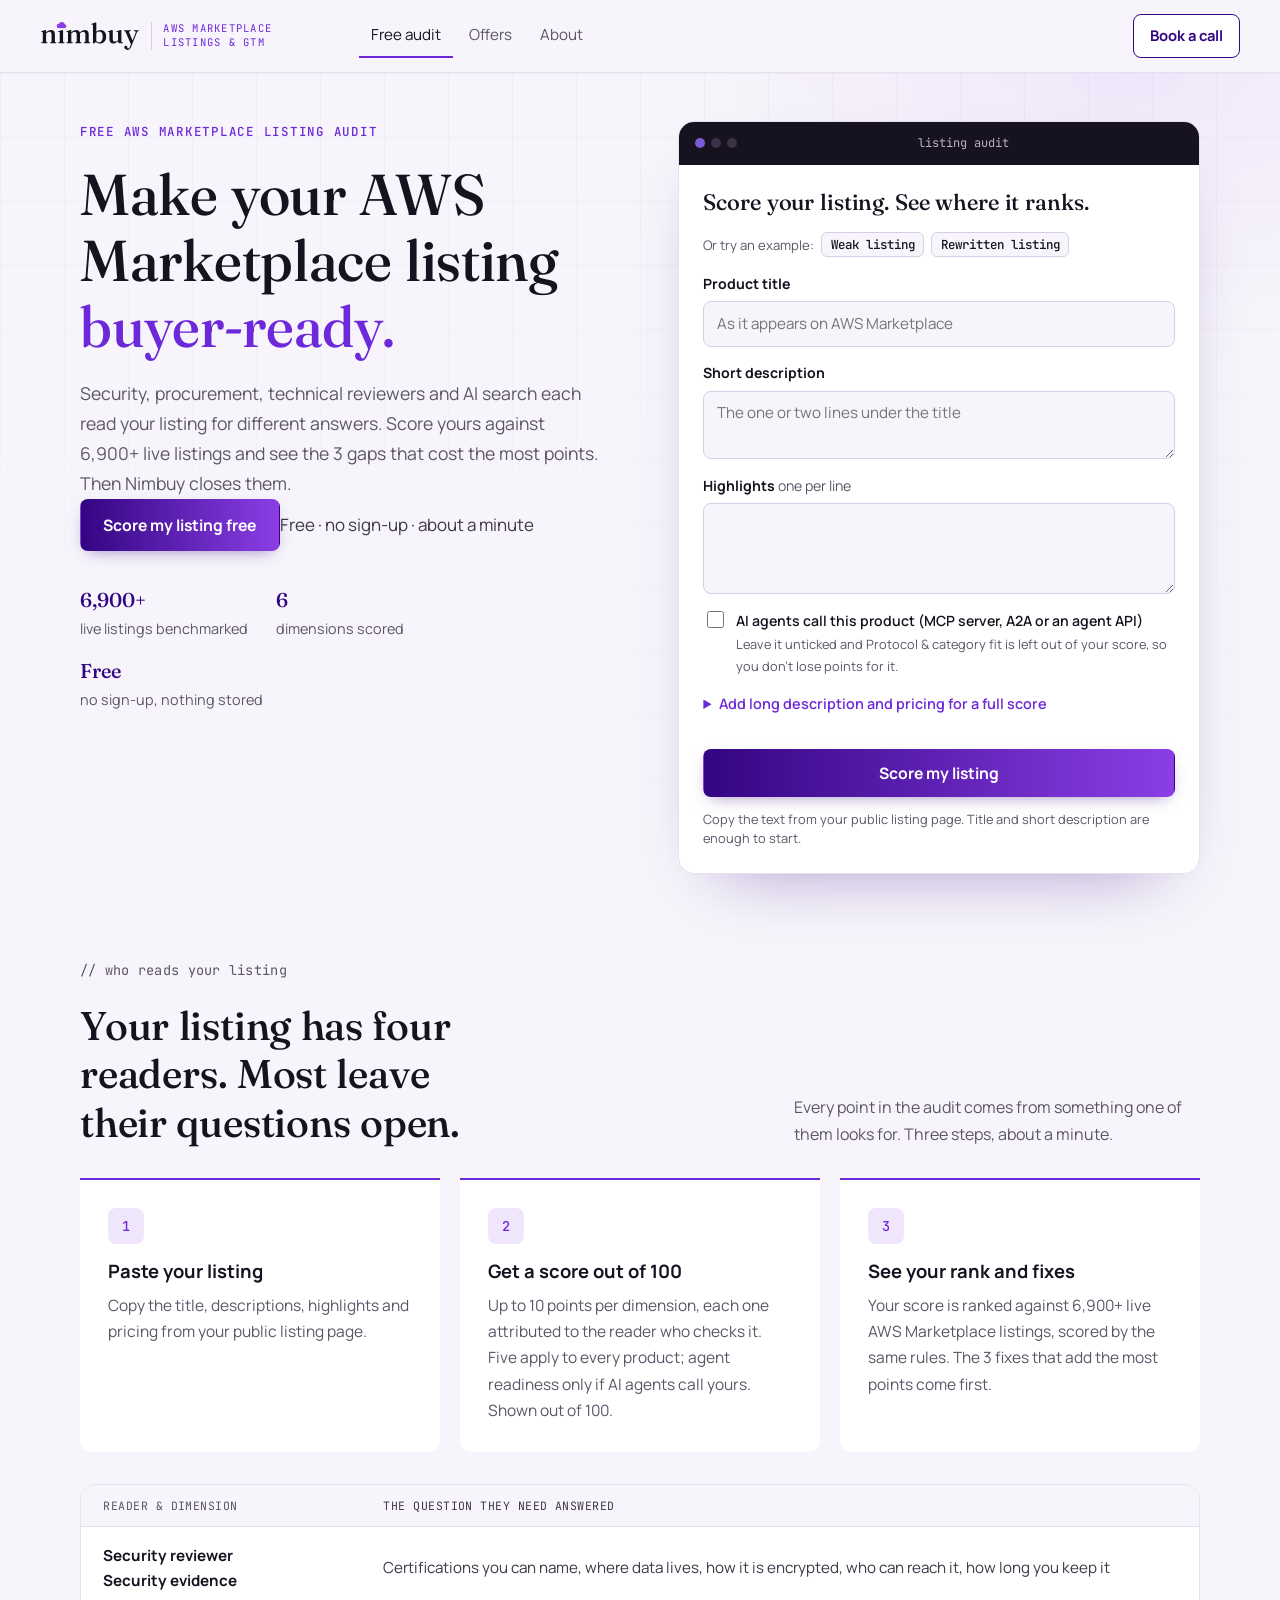
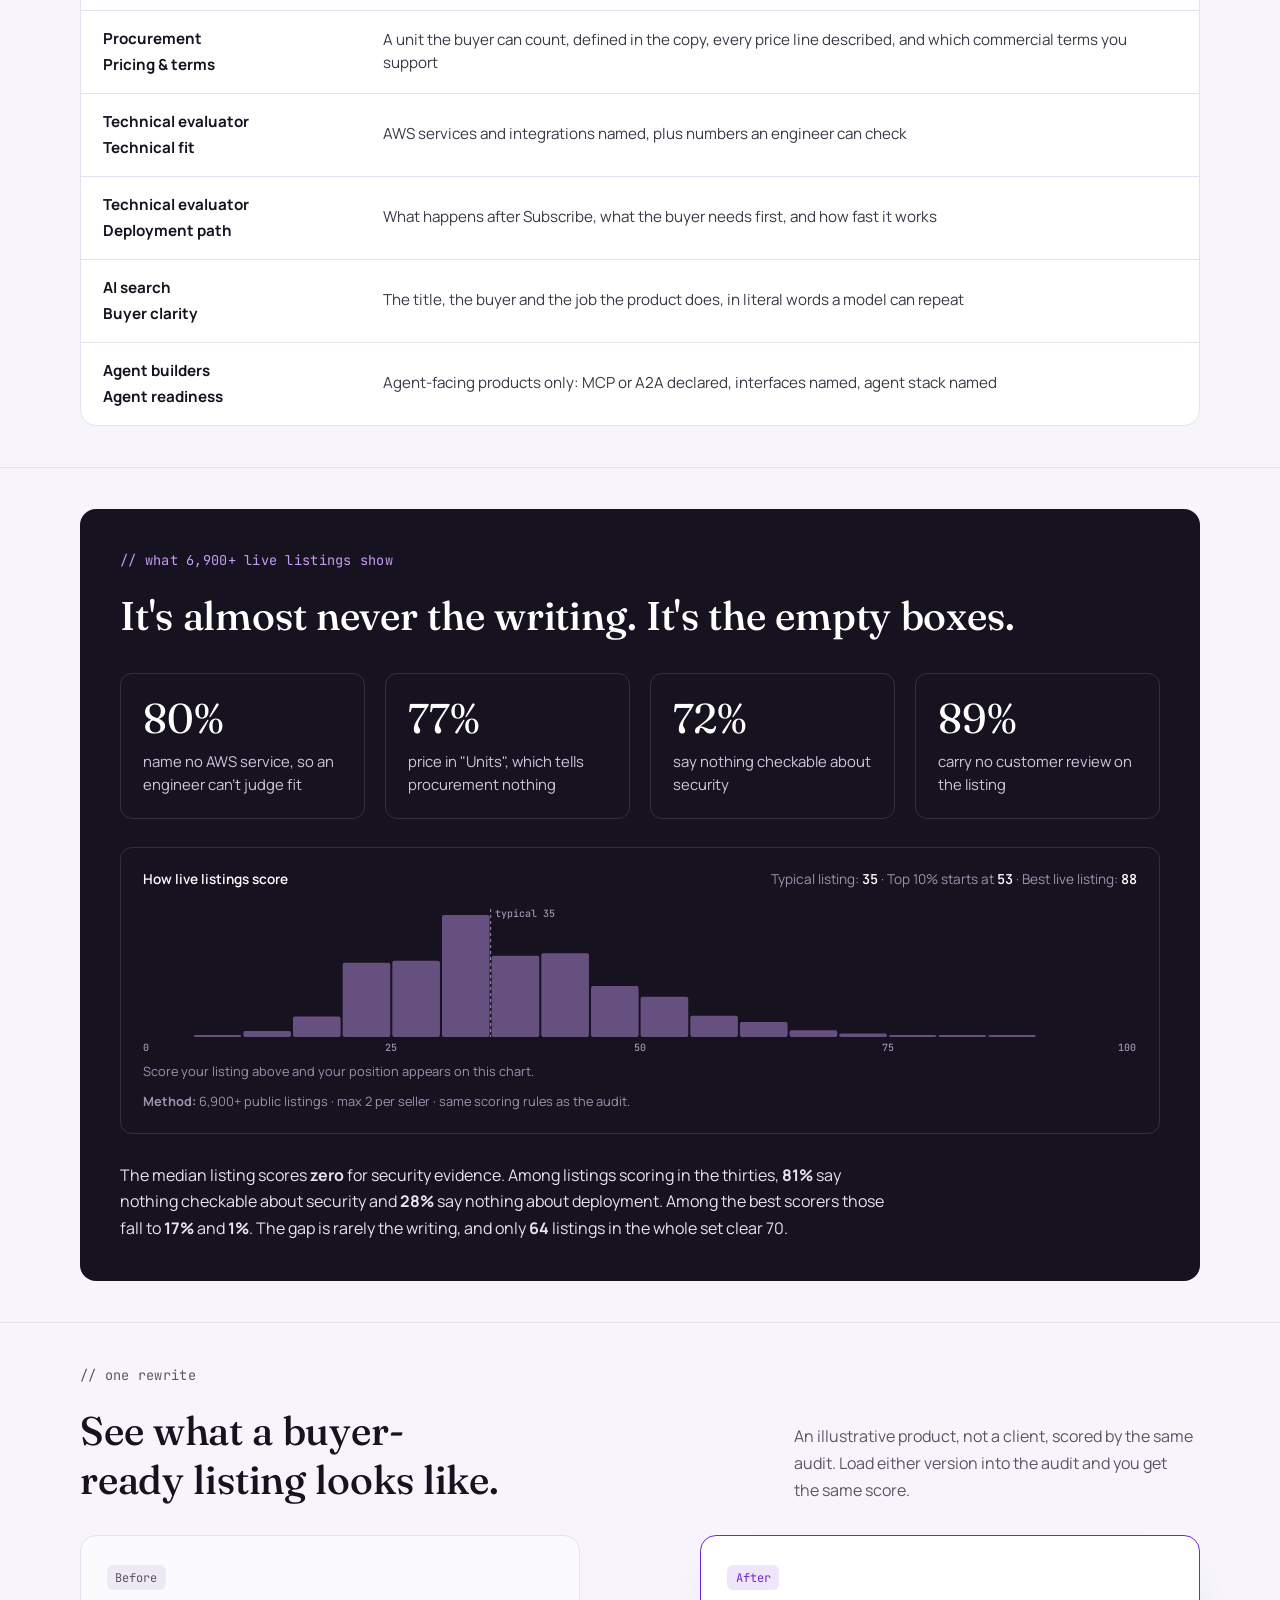
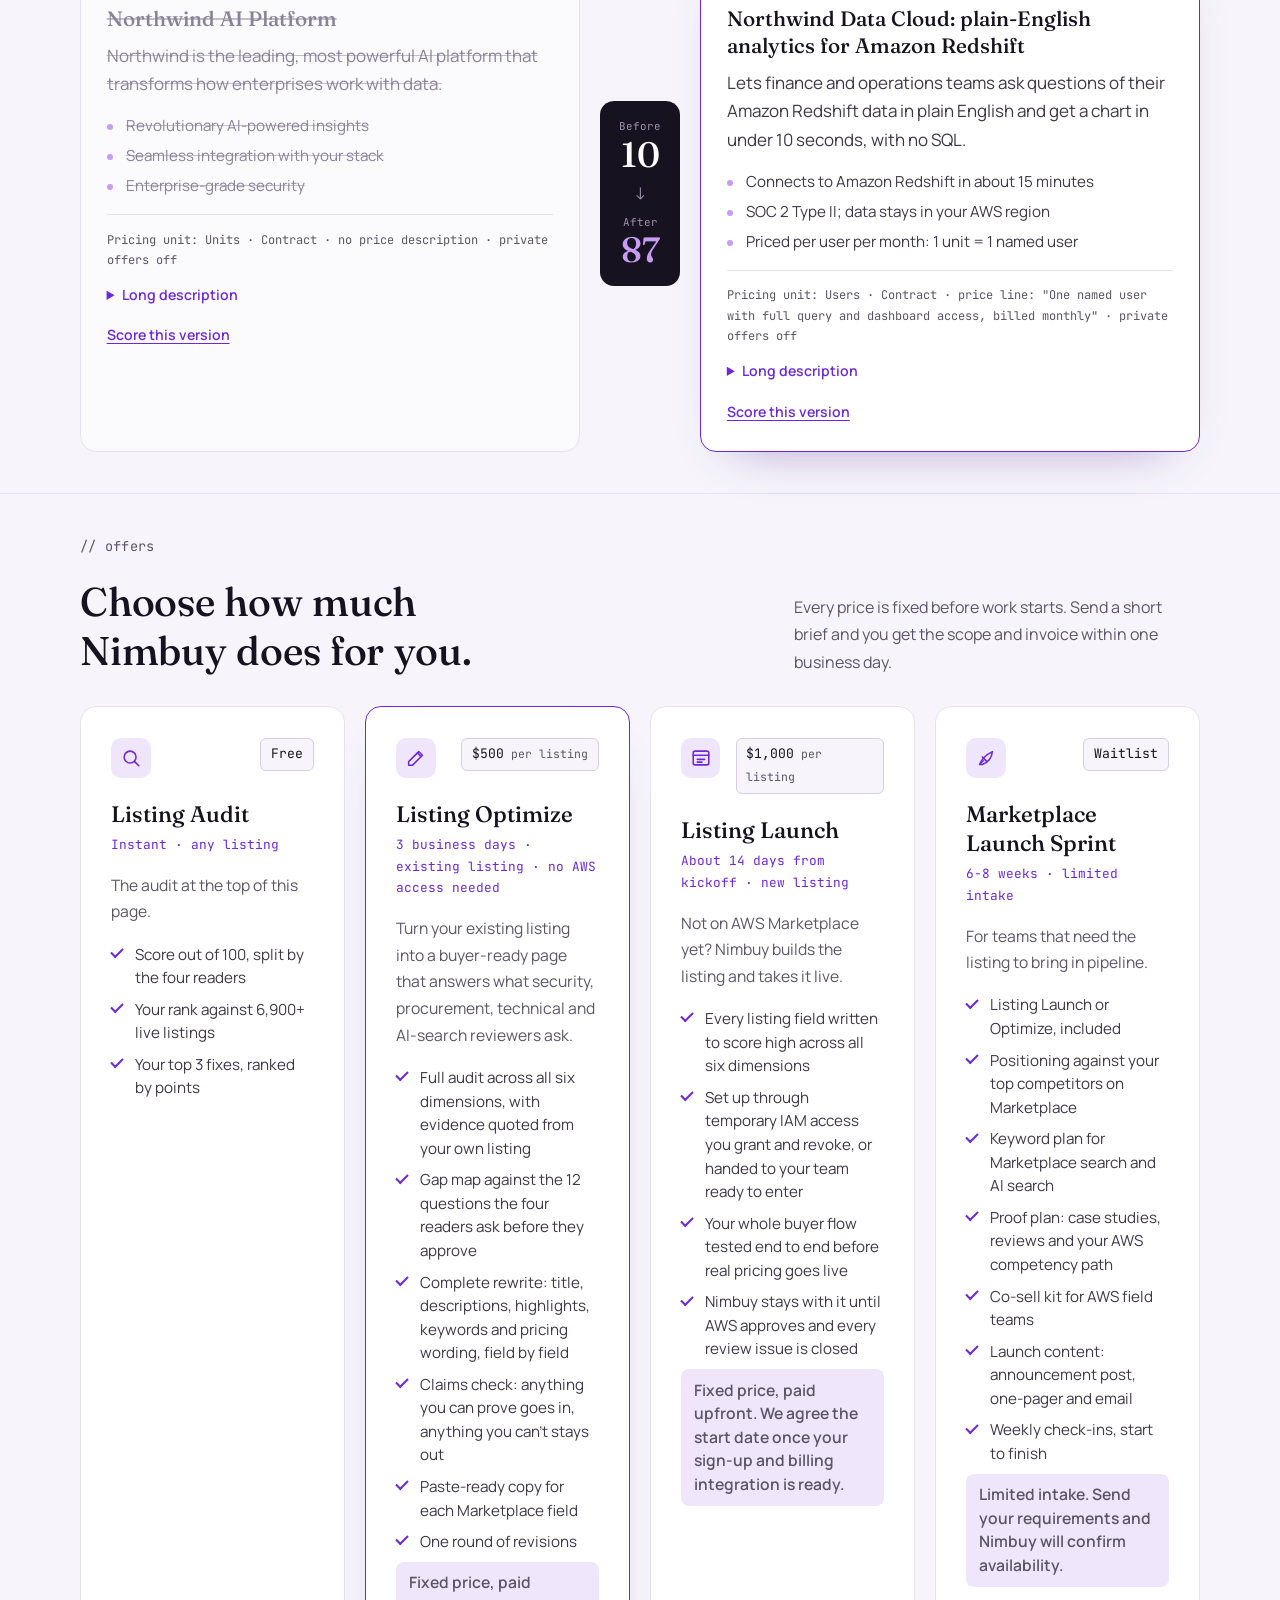
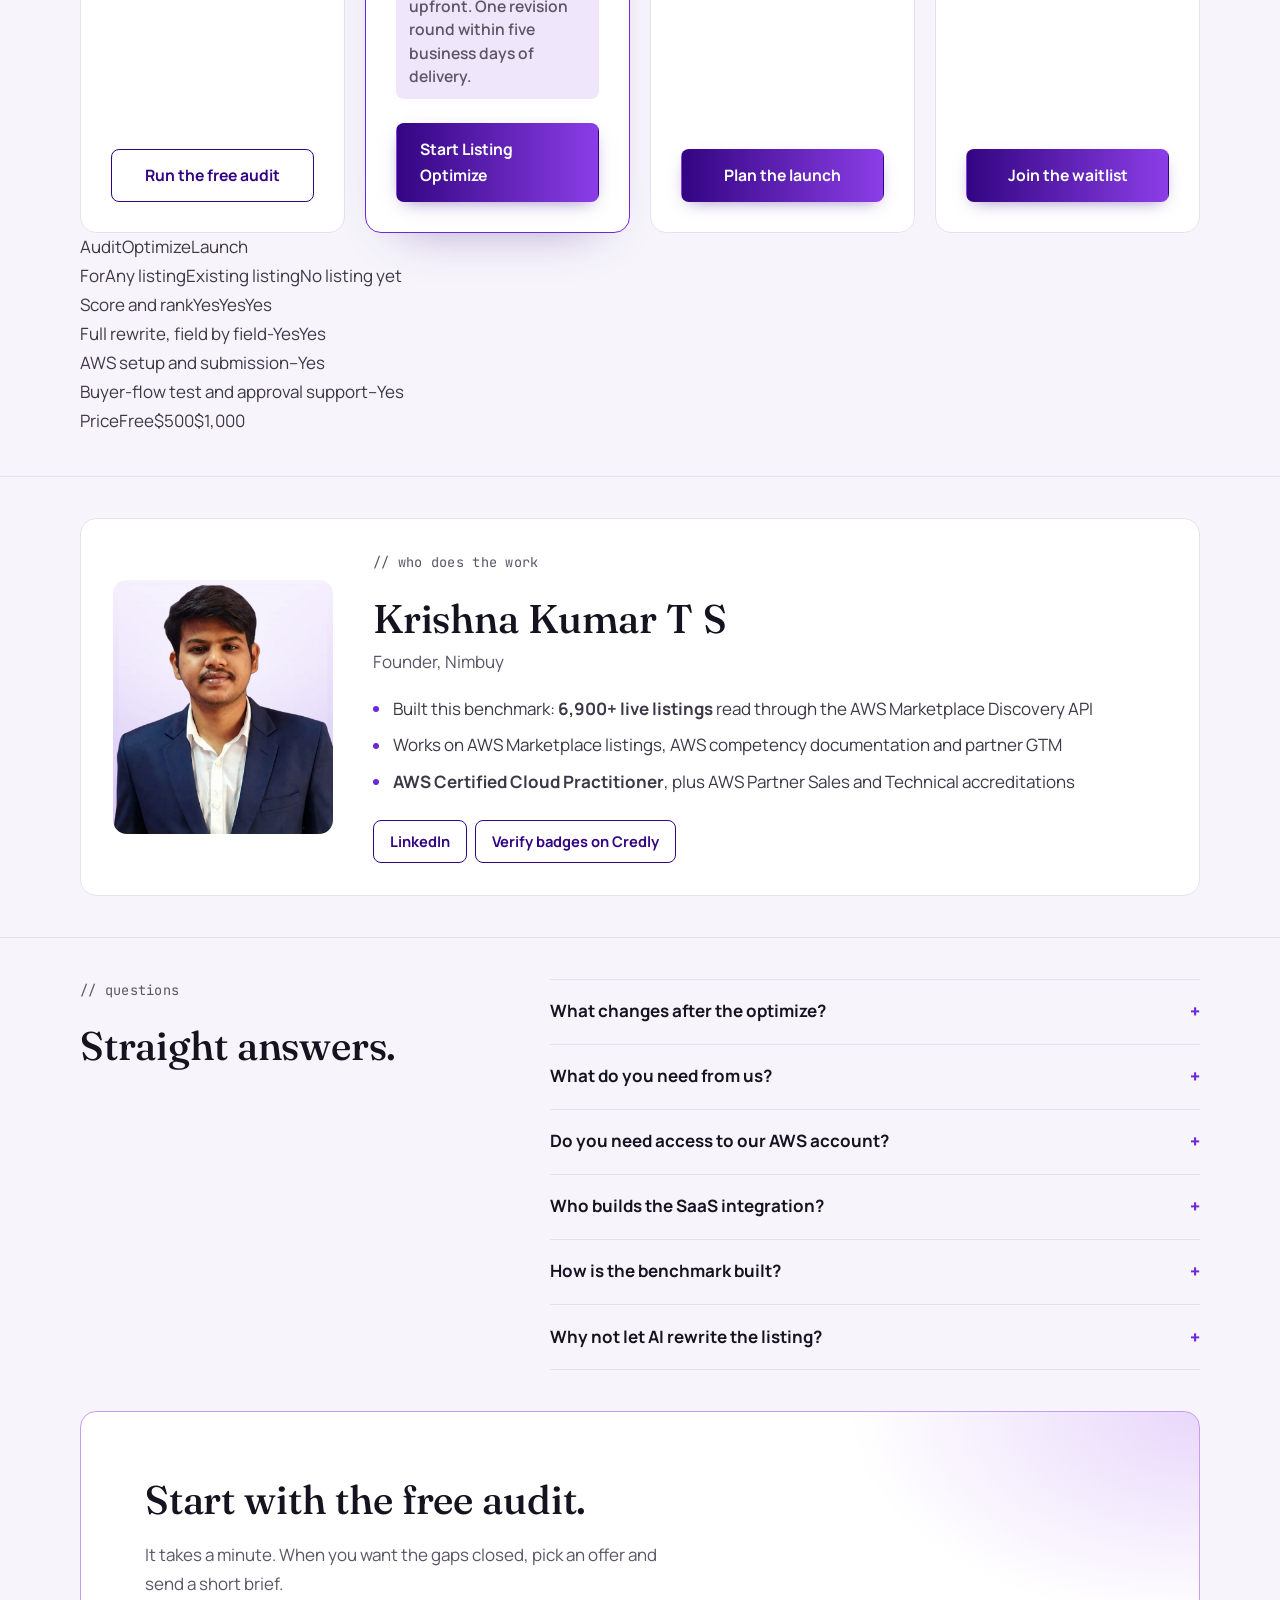
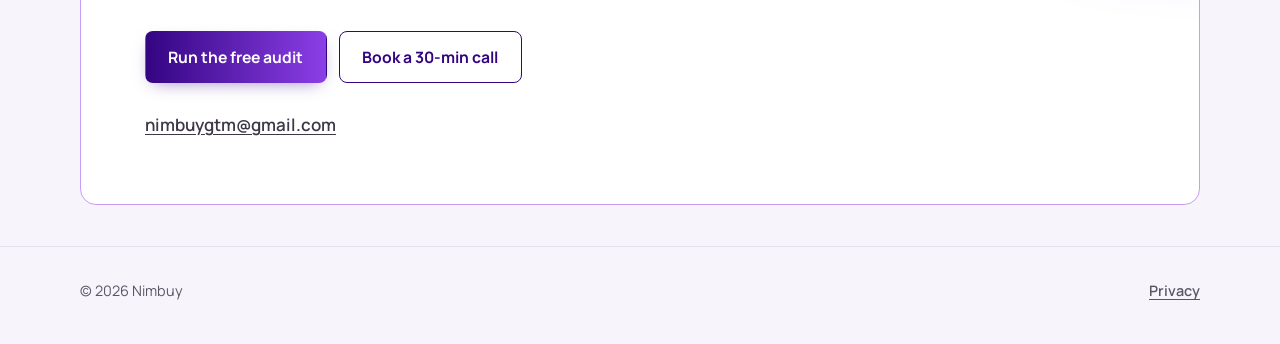
==== commit 1c9f5db9: "Add files via upload" ====
--- a/index.html
+++ b/index.html
@@ -3,7 +3,7 @@
 <head>
   <meta charset="utf-8">
   <meta name="viewport" content="width=device-width, initial-scale=1">
-  <title>Nimbuy | AWS Marketplace listing audit, rewrite and launch</title>
+  <title>Nimbuy | Make your AWS Marketplace listing buyer-ready</title>
   <meta name="description" content="Free AWS Marketplace listing audit: a score out of 100 across six dimensions, your rank against 6,900+ live AWS Marketplace listings, and your top 3 fixes. Then Nimbuy rewrites, launches or grows it.">
   <meta name="author" content="Nimbuy">
   <meta name="theme-color" content="#f7f5fb">
@@ -51,8 +51,9 @@
       <div class="wrap hero-grid hero-tool">
         <div class="lead-copy">
           <p class="label">Free AWS Marketplace listing audit</p>
-          <h1 id="wwm-title">Score your AWS Marketplace listing. <span class="accent">See where it ranks.</span></h1>
-          <p class="lead">Paste your listing copy. You get a score out of 100, your rank against <span data-bench="count">6,900+</span> live AWS Marketplace listings, and the 3 fixes that add the most points.</p>
+          <h1 id="wwm-title">Make your AWS Marketplace listing <span class="accent">buyer-ready.</span></h1>
+          <p class="lead">Security, procurement, technical reviewers and AI search each read your listing for different answers. Score yours against <span data-bench="count">6,900+</span> live listings and see the 3 gaps that cost the most points. Then Nimbuy closes them.</p>
+          <p class="hero-sub"><a class="btn btn-primary" href="#check-form">Score my listing free</a><span>Free · no sign-up · about a minute</span></p>
           <ul class="tool-facts">
             <li><strong data-bench="count">6,900+</strong> live listings benchmarked</li>
             <li><strong>6</strong> dimensions scored</li>
@@ -64,7 +65,7 @@
           <div class="tool-bar" aria-hidden="true"><i></i><i></i><i></i><span>listing audit</span></div>
           <div id="check-input" class="tool-body">
             <div class="tool-head">
-              <h2 class="tool-title">Paste your listing</h2>
+              <h2 class="tool-title">Score your listing. See where it ranks.</h2>
             </div>
             <form id="check-form" novalidate>
               <p class="examples">Or try an example:
@@ -127,10 +128,10 @@
       <div class="wrap">
         <div class="section-head">
           <div>
-            <p class="label label-code">// how the audit works</p>
-            <h2 id="how-title">Three steps. About a minute.</h2>
-          </div>
-          <p class="section-aside">Every point comes from something a buyer, a reviewer or AI search looks for on your listing.</p>
+            <p class="label label-code">// who reads your listing</p>
+            <h2 id="how-title">Your listing has four readers. Most leave their questions open.</h2>
+          </div>
+          <p class="section-aside">Every point in the audit comes from something one of them looks for. Three steps, about a minute.</p>
         </div>
 
         <ol class="steps">
@@ -152,7 +153,7 @@
         </ol>
 
         <div class="dim-table reveal">
-          <div class="dim-row dim-row-head" aria-hidden="true"><span>Reader &amp; dimension</span><span>What earns the points</span></div>
+          <div class="dim-row dim-row-head" aria-hidden="true"><span>Reader &amp; dimension</span><span>The question they need answered</span></div>
           <div class="dim-row"><b>Security reviewer<br>Security evidence</b><span>Certifications you can name, where data lives, how it is encrypted, who can reach it, how long you keep it</span></div>
           <div class="dim-row"><b>Procurement<br>Pricing &amp; terms</b><span>A unit the buyer can count, defined in the copy, every price line described, and which commercial terms you support</span></div>
           <div class="dim-row"><b>Technical evaluator<br>Technical fit</b><span>AWS services and integrations named, plus numbers an engineer can check</span></div>
@@ -181,6 +182,7 @@
             <figcaption><strong>How live listings score</strong><span>Typical listing: <b data-bench="median">35</b> · Top 10% starts at <b data-bench="p90">52</b> · Best live listing: <b data-bench="max">84</b></span></figcaption>
             <div id="market-chart" class="market-chart"></div>
             <p class="market-note">Score your listing above and your position appears on this chart.</p>
+            <p class="market-note market-method"><b>Method:</b> <span data-bench="count">6,900+</span> public listings · max 2 per seller · same scoring rules as the audit.</p>
           </figure>
           <!-- Zero-rates by score band, emitted by tools/build-benchmark.js from the same
                scorer that draws the chart. Regenerate the benchmark and these move with it. -->
@@ -201,9 +203,9 @@
         <div class="section-head">
           <div>
             <p class="label label-code">// one rewrite</p>
-            <h2 id="ba-title">One listing, before and after.</h2>
-          </div>
-          <p class="section-aside">A made-up product, scored by the same audit. Load either version into the audit and you get the same score.</p>
+            <h2 id="ba-title">See what a buyer-ready listing looks like.</h2>
+          </div>
+          <p class="section-aside">An illustrative product, not a client, scored by the same audit. Load either version into the audit and you get the same score.</p>
         </div>
 
         <div class="ba">
@@ -256,7 +258,7 @@
         <div class="section-head">
           <div>
             <p class="label label-code">// offers</p>
-            <h2 id="offers-title">Pick the level of help.</h2>
+            <h2 id="offers-title">Choose how much Nimbuy does for you.</h2>
           </div>
           <p class="section-aside">Every price is fixed before work starts. Send a short brief and you get the scope and invoice within one business day.</p>
         </div>
@@ -285,17 +287,19 @@
               <span class="price">$500<small> per listing</small></span>
             </div>
             <h3>Listing Optimize</h3>
-            <p class="offer-term">3 business days · existing listing</p>
-            <p class="offer-desc">A reviewer-led audit of your listing, followed by a full rewrite.</p>
+            <p class="offer-term">3 business days · existing listing · no AWS access needed</p>
+            <p class="offer-desc">Turn your existing listing into a buyer-ready page that answers what security, procurement, technical and AI-search reviewers ask.</p>
             <ul>
               <li>Full audit across all six dimensions, with evidence quoted from your own listing</li>
-              <li>Checked against the 12 questions security, procurement, technical and AI-search reviewers ask before they approve</li>
-              <li>New title, descriptions, highlights, keywords and pricing wording, written field by field</li>
+              <li>Gap map against the 12 questions the four readers ask before they approve</li>
+              <li>Complete rewrite: title, descriptions, highlights, keywords and pricing wording, field by field</li>
+              <li>Claims check: anything you can prove goes in, anything you can't stays out</li>
+              <li>Paste-ready copy for each Marketplace field</li>
               <li>One round of revisions</li>
             </ul>
             <p class="founding">Fixed price, paid upfront. One revision round within five business days of delivery.</p>
             <span class="offer-spacer"></span>
-            <a class="btn btn-primary" href="https://cal.com/nimbuy-gtm/30min" target="_blank" rel="noopener">Start the optimize</a>
+            <a class="btn btn-primary" href="https://cal.com/nimbuy-gtm/30min" target="_blank" rel="noopener">Start Listing Optimize</a>
           </article>
 
           <article class="card offer reveal">
@@ -338,6 +342,16 @@
             <span class="offer-spacer"></span>
             <a class="btn btn-primary" href="https://cal.com/nimbuy-gtm/30min" target="_blank" rel="noopener">Join the waitlist</a>
           </article>
+        </div>
+
+        <div class="fence reveal" role="table" aria-label="What each offer includes">
+          <div class="fence-row fence-head" role="row"><span role="columnheader"></span><span role="columnheader">Audit</span><span role="columnheader">Optimize</span><span role="columnheader">Launch</span></div>
+          <div class="fence-row" role="row"><span role="rowheader">For</span><span role="cell">Any listing</span><span role="cell">Existing listing</span><span role="cell">No listing yet</span></div>
+          <div class="fence-row" role="row"><span role="rowheader">Score and rank</span><span role="cell">Yes</span><span role="cell">Yes</span><span role="cell">Yes</span></div>
+          <div class="fence-row" role="row"><span role="rowheader">Full rewrite, field by field</span><span role="cell">-</span><span role="cell">Yes</span><span role="cell">Yes</span></div>
+          <div class="fence-row" role="row"><span role="rowheader">AWS setup and submission</span><span role="cell">-</span><span role="cell">-</span><span role="cell">Yes</span></div>
+          <div class="fence-row" role="row"><span role="rowheader">Buyer-flow test and approval support</span><span role="cell">-</span><span role="cell">-</span><span role="cell">Yes</span></div>
+          <div class="fence-row fence-price" role="row"><span role="rowheader">Price</span><span role="cell">Free</span><span role="cell">$500</span><span role="cell">$1,000</span></div>
         </div>
       </div>
     </section>
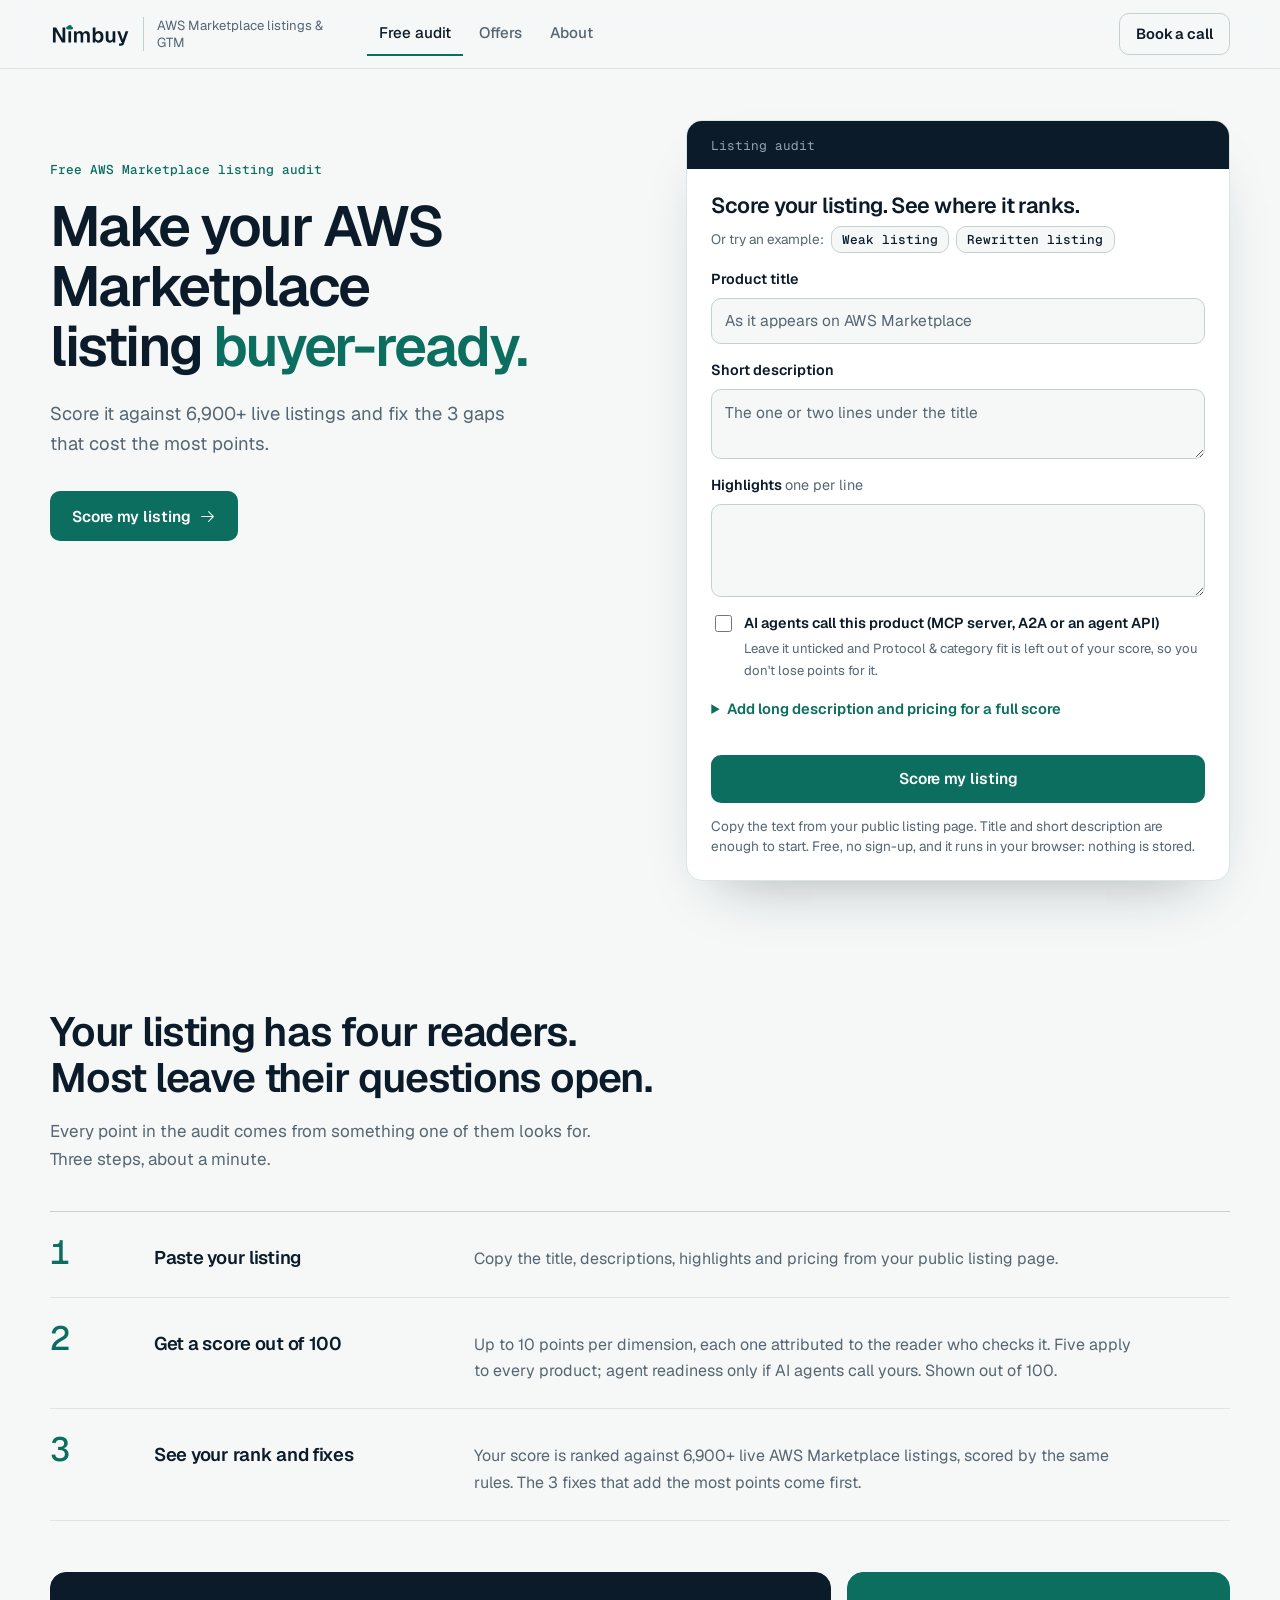
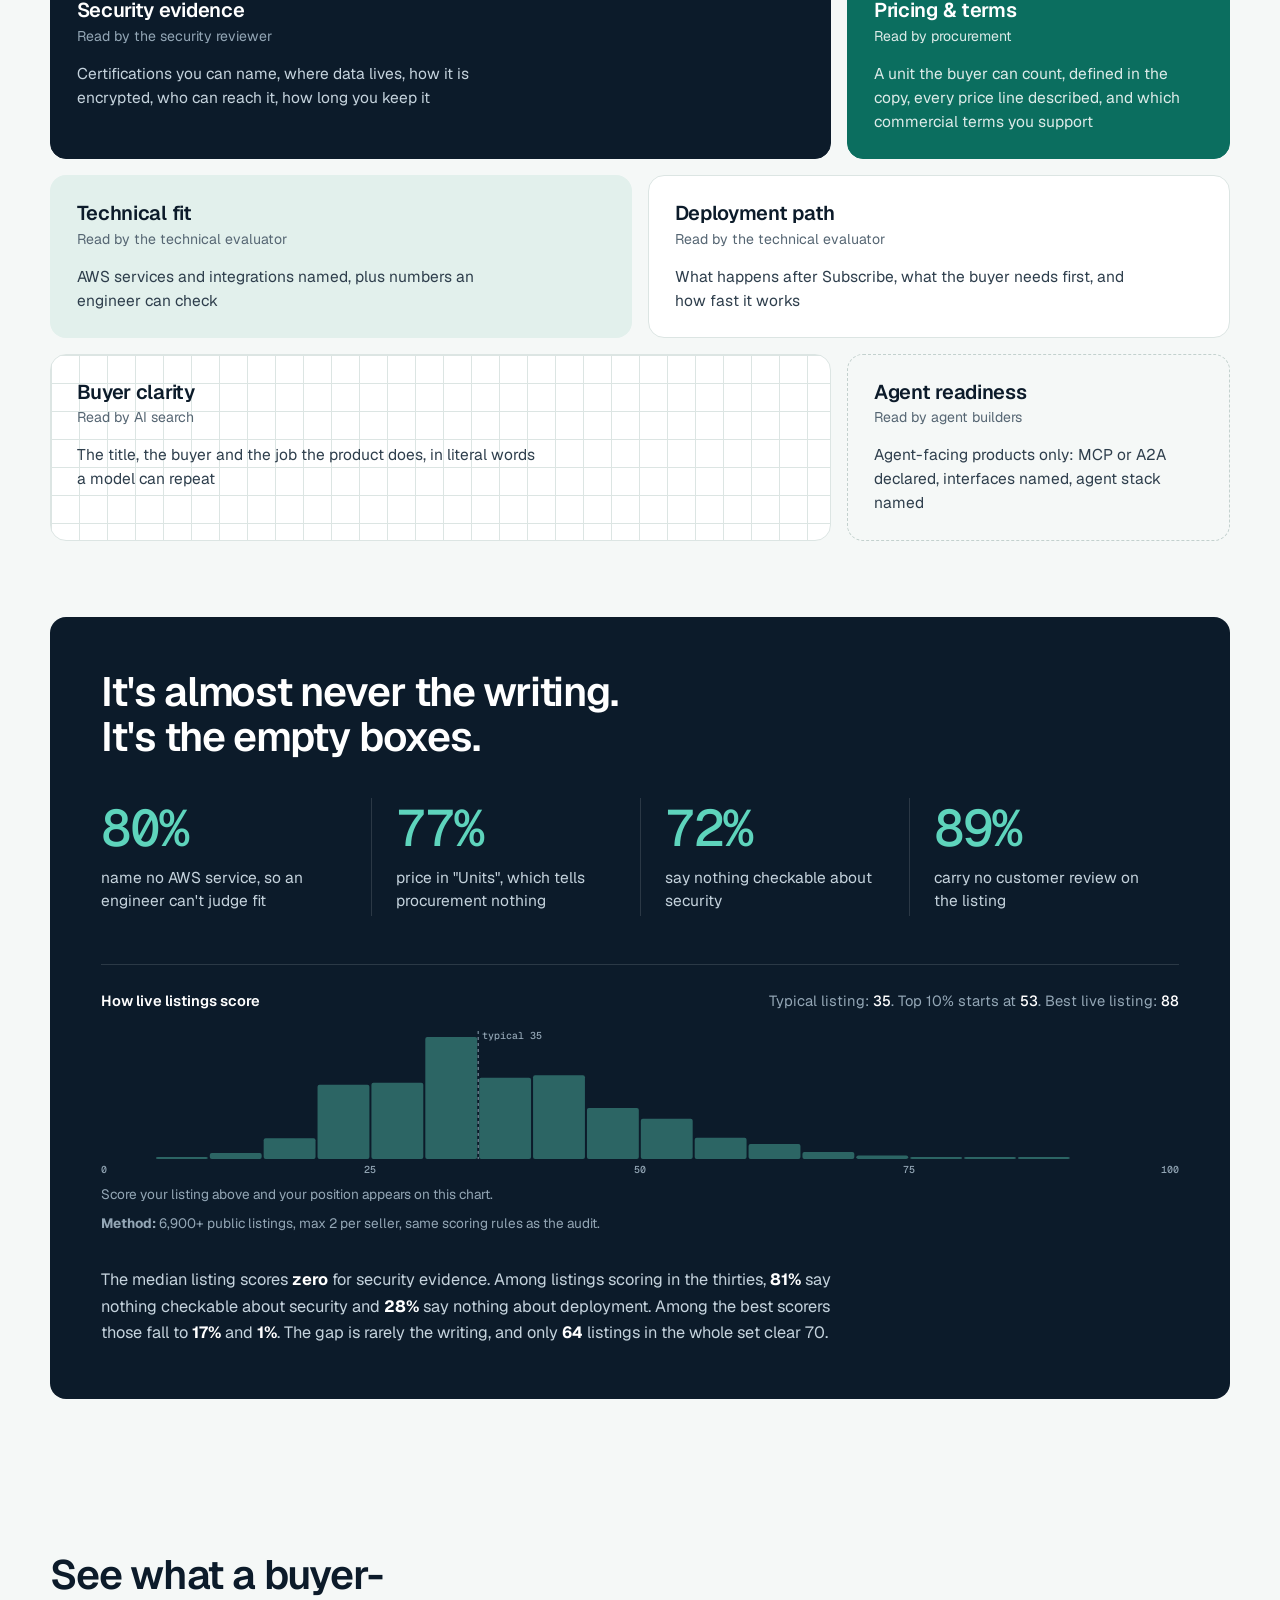
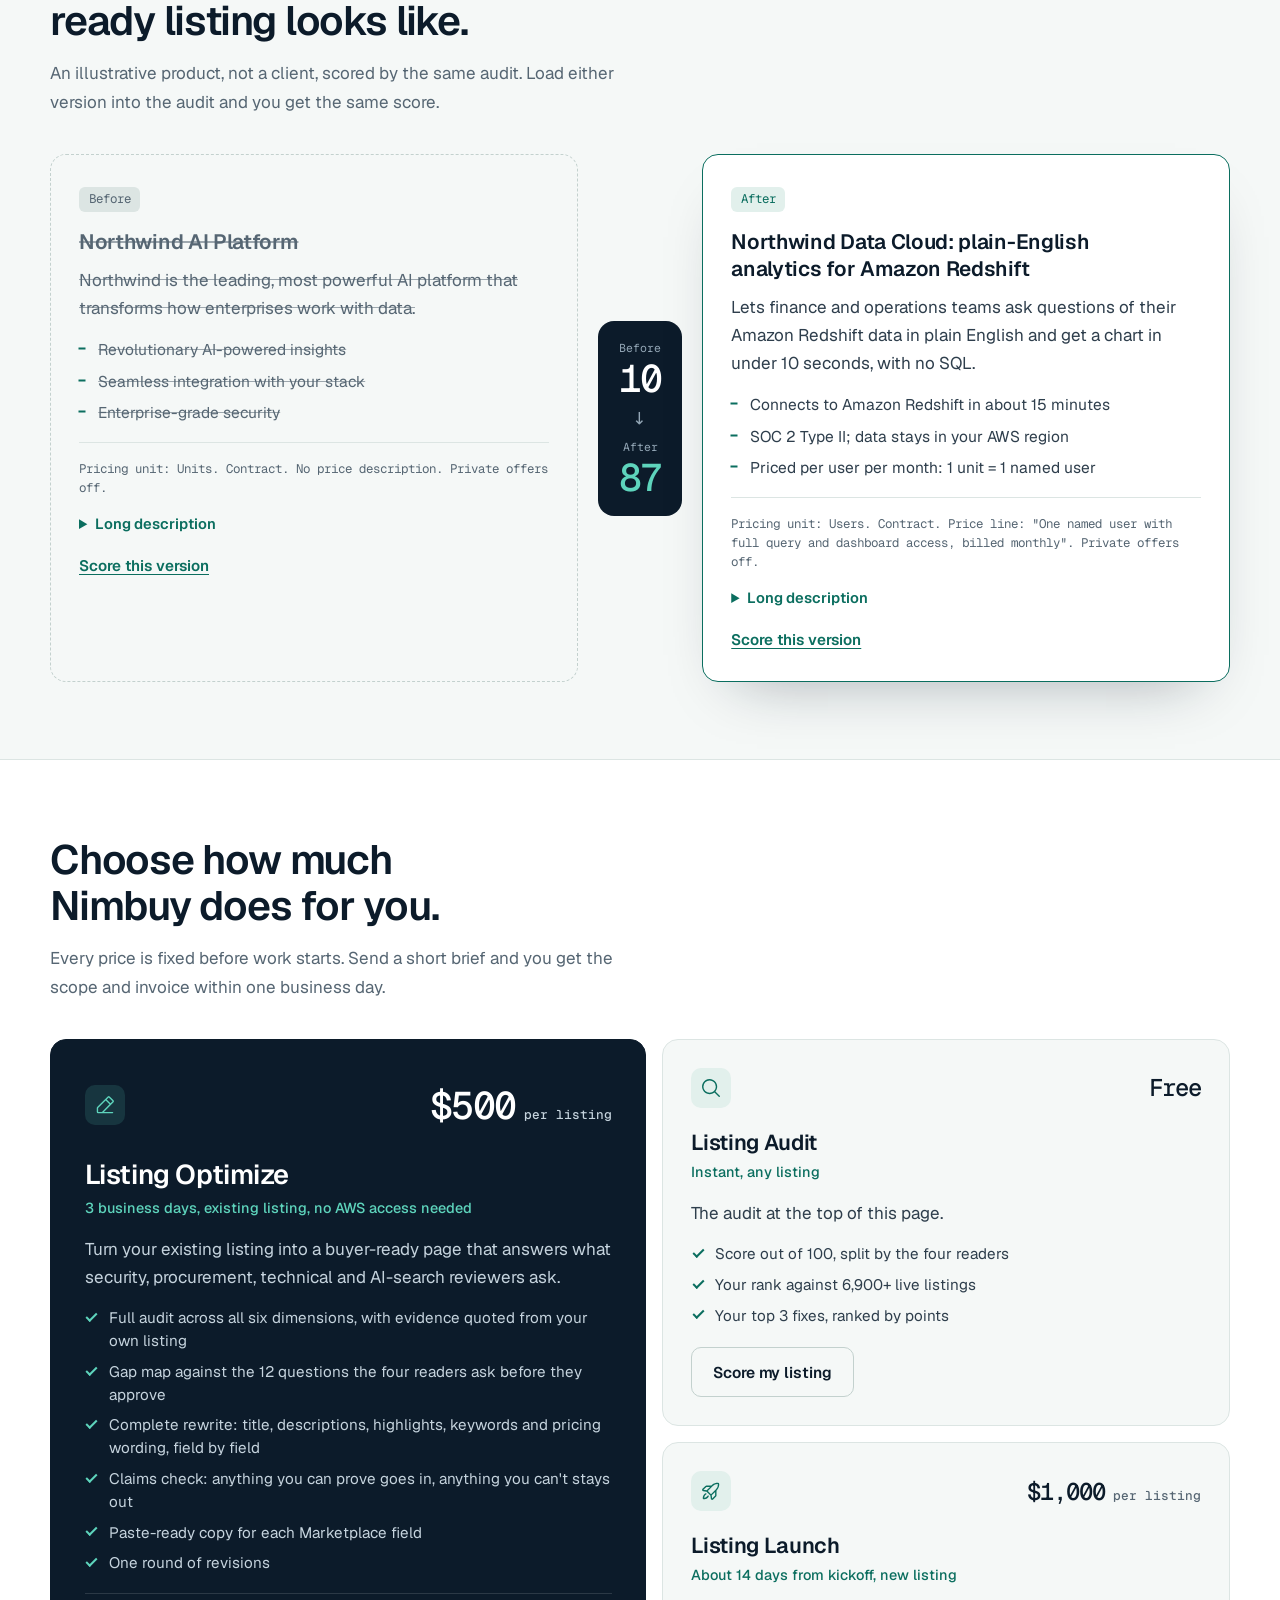
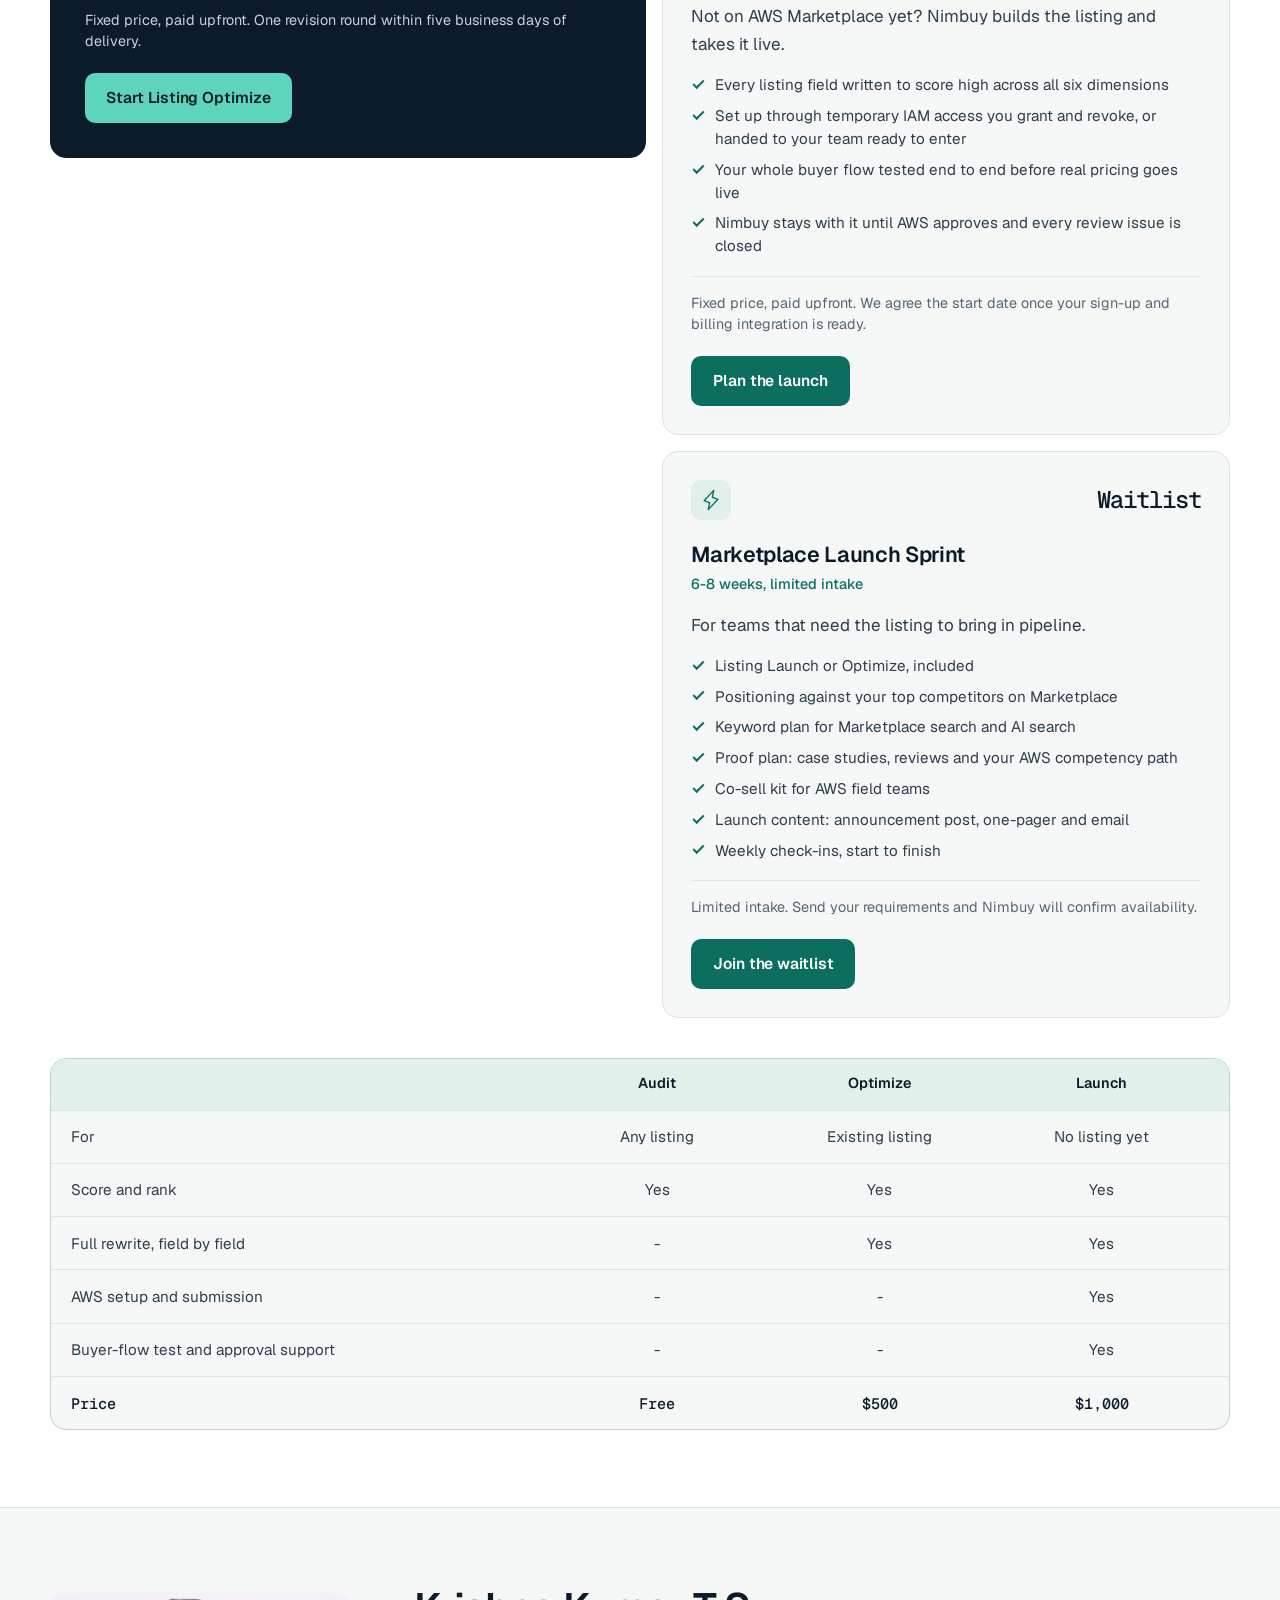
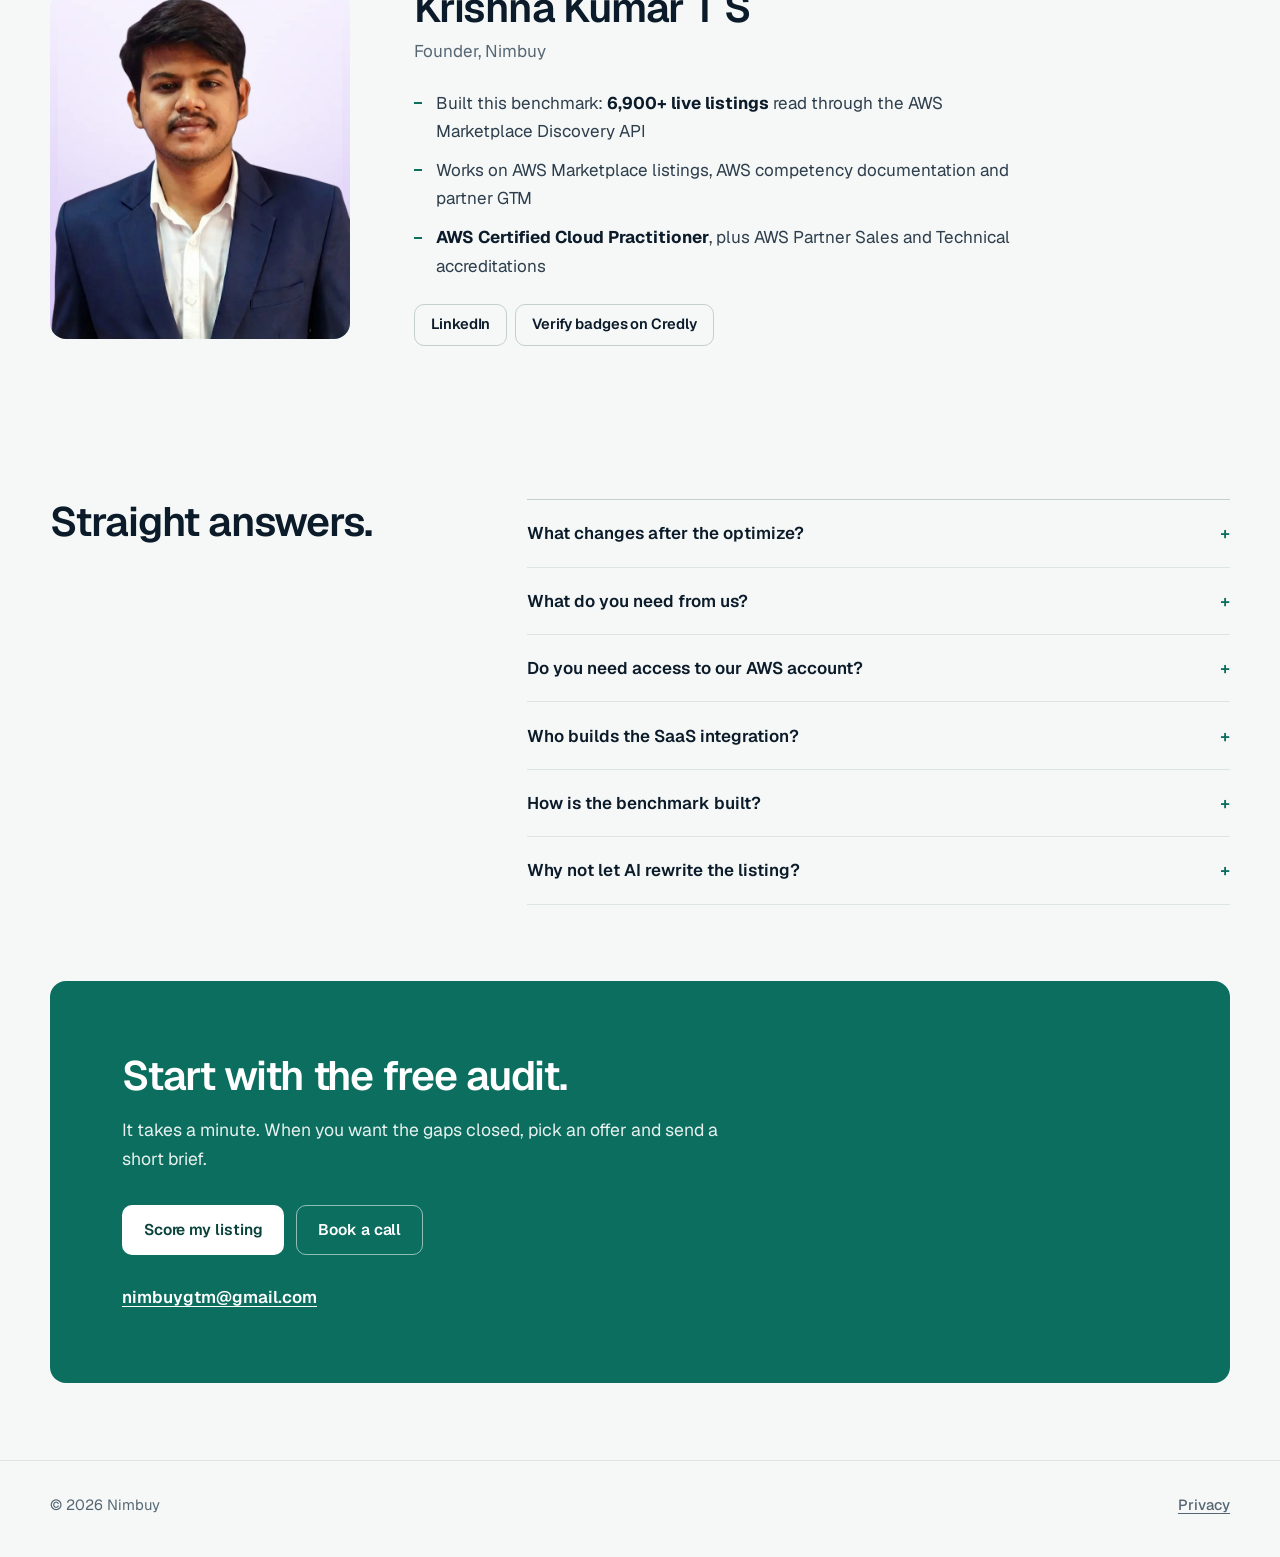
==== commit 301486d1: "Add files via upload" ====
--- a/index.html
+++ b/index.html
@@ -1,449 +1,455 @@
-<!doctype html>
-<html lang="en">
-<head>
-  <meta charset="utf-8">
-  <meta name="viewport" content="width=device-width, initial-scale=1">
-  <title>Nimbuy | Make your AWS Marketplace listing buyer-ready</title>
-  <meta name="description" content="Free AWS Marketplace listing audit: a score out of 100 across six dimensions, your rank against 6,900+ live AWS Marketplace listings, and your top 3 fixes. Then Nimbuy rewrites, launches or grows it.">
-  <meta name="author" content="Nimbuy">
-  <meta name="theme-color" content="#f7f5fb">
-  <link rel="canonical" href="https://nimbuy-gtm.github.io/">
-  <meta property="og:type" content="website">
-  <meta property="og:site_name" content="Nimbuy">
-  <meta property="og:title" content="Nimbuy · Free AWS Marketplace listing audit">
-  <meta property="og:description" content="A score out of 100 across six dimensions, your rank against 6,900+ live AWS Marketplace listings, and your top 3 fixes.">
-  <meta property="og:image" content="https://nimbuy-gtm.github.io/assets/og.png">
-  <meta property="og:url" content="https://nimbuy-gtm.github.io/">
-  <meta name="twitter:card" content="summary_large_image">
-
-  <link rel="icon" href="assets/favicon.svg" type="image/svg+xml">
-  <link rel="apple-touch-icon" href="assets/apple-touch-icon.png">
-  <link rel="preconnect" href="https://fonts.googleapis.com">
-  <link rel="preconnect" href="https://fonts.gstatic.com" crossorigin>
-  <link href="https://fonts.googleapis.com/css2?family=Fraunces:opsz,wght@9..144,400..600&family=JetBrains+Mono:wght@400;500&family=Manrope:wght@400..700&display=swap" rel="stylesheet">
-  <link rel="stylesheet" href="css/style.css">
-  <!-- Reveal animations hide content until main.js shows it; if main.js failed, show everything -->
-  <script>document.documentElement.classList.add("js");document.addEventListener("DOMContentLoaded",function(){if(!(window.KK&&window.KK.reveal))document.documentElement.classList.remove("js")})</script>
-</head>
-<body>
-  <a class="skip" href="#main">Skip to content</a>
-
-  <header class="nav">
-    <div class="nav-inner">
-      <a class="brand" href="index.html" aria-label="Nimbuy, home">
-        <img class="brand-logo" src="assets/nimbuy-wordmark.svg" alt="Nimbuy" width="100" height="30">
-        <span class="brand-tag">AWS Marketplace listings &amp; GTM</span>
-      </a>
-      <nav aria-label="Sections">
-        <ul class="nav-links">
-          <li><a href="#check">Free audit</a></li>
-          <li><a href="#offers">Offers</a></li>
-          <li class="hide-sm"><a href="#about">About</a></li>
-        </ul>
-      </nav>
-      <a class="btn btn-outline btn-small" href="https://cal.com/nimbuy-gtm/30min" target="_blank" rel="noopener">Book a call</a>
-    </div>
-  </header>
-
-  <main id="main">
-    <!-- HERO: free audit -->
-    <section class="hero" id="check" aria-labelledby="wwm-title">
-      <div class="wrap hero-grid hero-tool">
-        <div class="lead-copy">
-          <p class="label">Free AWS Marketplace listing audit</p>
-          <h1 id="wwm-title">Make your AWS Marketplace listing <span class="accent">buyer-ready.</span></h1>
-          <p class="lead">Security, procurement, technical reviewers and AI search each read your listing for different answers. Score yours against <span data-bench="count">6,900+</span> live listings and see the 3 gaps that cost the most points. Then Nimbuy closes them.</p>
-          <p class="hero-sub"><a class="btn btn-primary" href="#check-form">Score my listing free</a><span>Free · no sign-up · about a minute</span></p>
-          <ul class="tool-facts">
-            <li><strong data-bench="count">6,900+</strong> live listings benchmarked</li>
-            <li><strong>6</strong> dimensions scored</li>
-            <li><strong>Free</strong> no sign-up, nothing stored</li>
-          </ul>
-        </div>
-
-        <div class="tool reveal">
-          <div class="tool-bar" aria-hidden="true"><i></i><i></i><i></i><span>listing audit</span></div>
-          <div id="check-input" class="tool-body">
-            <div class="tool-head">
-              <h2 class="tool-title">Score your listing. See where it ranks.</h2>
-            </div>
-            <form id="check-form" novalidate>
-              <p class="examples">Or try an example:
-                <button type="button" class="chip-btn" data-example="before">Weak listing</button>
-                <button type="button" class="chip-btn" data-example="after">Rewritten listing</button>
-              </p>
-              <label class="field">Product title
-                <input name="title" type="text" autocomplete="off" placeholder="As it appears on AWS Marketplace">
-              </label>
-              <label class="field">Short description
-                <textarea name="short" rows="2" placeholder="The one or two lines under the title"></textarea>
-              </label>
-              <label class="field">Highlights <span>one per line</span>
-                <textarea name="highlights" rows="3"></textarea>
-              </label>
-              <label class="field-check field-check-hint"><input name="agent" type="checkbox"> <span>AI agents call this product (MCP server, A2A or an agent API)<small>Leave it unticked and Protocol &amp; category fit is left out of your score, so you don't lose points for it.</small></span></label>
-              <details class="field-more">
-                <summary>Add long description and pricing for a full score</summary>
-                <label class="field">Long description
-                  <textarea name="long" rows="4"></textarea>
-                </label>
-                <div class="field-row">
-                  <label class="field">Pricing model
-                    <select name="model">
-                      <option value="">Not sure</option>
-                      <option value="contract">Contract (upfront)</option>
-                      <option value="usage">Usage (pay as you go)</option>
-                      <option value="free">Free only</option>
-                    </select>
-                  </label>
-                  <label class="field">Pricing unit
-                    <select name="unit">
-                      <option value="">Not sure</option>
-                      <option>Units</option>
-                      <option>Users</option>
-                      <option>Requests</option>
-                      <option>Hosts</option>
-                      <option>Data</option>
-                      <option>Bandwidth</option>
-                    </select>
-                  </label>
-                </div>
-                <label class="field">Pricing dimension description <span>the line under the price</span>
-                  <input name="dimDesc" type="text" autocomplete="off">
-                </label>
-                <label class="field-check"><input name="privateOffer" type="checkbox"> Buyers can request a private offer on the listing</label>
-              </details>
-              <p class="check-error" role="alert"></p>
-              <button class="btn btn-primary btn-block" type="submit">Score my listing</button>
-              <p class="tool-note">Copy the text from your public listing page. Title and short description are enough to start.</p>
-            </form>
-          </div>
-          <div id="check-result" class="tool-body tool-result" tabindex="-1" hidden aria-live="polite"></div>
-        </div>
-      </div>
-    </section>
-
-    <!-- HOW IT WORKS -->
-    <section class="section" id="how" aria-labelledby="how-title">
-      <div class="wrap">
-        <div class="section-head">
-          <div>
-            <p class="label label-code">// who reads your listing</p>
-            <h2 id="how-title">Your listing has four readers. Most leave their questions open.</h2>
-          </div>
-          <p class="section-aside">Every point in the audit comes from something one of them looks for. Three steps, about a minute.</p>
-        </div>
-
-        <ol class="steps">
-          <li class="reveal">
-            <span class="num" aria-hidden="true">1</span>
-            <h3>Paste your listing</h3>
-            <p>Copy the title, descriptions, highlights and pricing from your public listing page.</p>
-          </li>
-          <li class="reveal">
-            <span class="num" aria-hidden="true">2</span>
-            <h3>Get a score out of 100</h3>
-            <p>Up to 10 points per dimension, each one attributed to the reader who checks it. Five apply to every product; agent readiness only if AI agents call yours. Shown out of 100.</p>
-          </li>
-          <li class="reveal">
-            <span class="num" aria-hidden="true">3</span>
-            <h3>See your rank and fixes</h3>
-            <p>Your score is ranked against <span data-bench="count">6,900+</span> live AWS Marketplace listings, scored by the same rules. The 3 fixes that add the most points come first.</p>
-          </li>
-        </ol>
-
-        <div class="dim-table reveal">
-          <div class="dim-row dim-row-head" aria-hidden="true"><span>Reader &amp; dimension</span><span>The question they need answered</span></div>
-          <div class="dim-row"><b>Security reviewer<br>Security evidence</b><span>Certifications you can name, where data lives, how it is encrypted, who can reach it, how long you keep it</span></div>
-          <div class="dim-row"><b>Procurement<br>Pricing &amp; terms</b><span>A unit the buyer can count, defined in the copy, every price line described, and which commercial terms you support</span></div>
-          <div class="dim-row"><b>Technical evaluator<br>Technical fit</b><span>AWS services and integrations named, plus numbers an engineer can check</span></div>
-          <div class="dim-row"><b>Technical evaluator<br>Deployment path</b><span>What happens after Subscribe, what the buyer needs first, and how fast it works</span></div>
-          <div class="dim-row"><b>AI search<br>Buyer clarity</b><span>The title, the buyer and the job the product does, in literal words a model can repeat</span></div>
-          <div class="dim-row"><b>Agent builders<br>Agent readiness</b><span>Agent-facing products only: MCP or A2A declared, interfaces named, agent stack named</span></div>
-        </div>
-      </div>
-    </section>
-
-    <!-- MARKET FACTS -->
-    <section class="section" aria-labelledby="proof-title">
-      <div class="wrap">
-        <div class="band">
-          <div class="band-head">
-            <p class="label label-code label-lilac">// what <span data-bench="count">6,900+</span> live listings show</p>
-            <h2 id="proof-title">It's almost never the writing. It's the empty boxes.</h2>
-          </div>
-          <ul class="proof-grid">
-            <li class="reveal"><p class="proof-num" data-bench="stat-noAws">80%</p><p>name no AWS service, so an engineer can't judge fit</p></li>
-            <li class="reveal"><p class="proof-num" data-bench="stat-unitsOnly">77%</p><p>price in "Units", which tells procurement nothing</p></li>
-            <li class="reveal"><p class="proof-num" data-bench="stat-noSecurity">72%</p><p>say nothing checkable about security</p></li>
-            <li class="reveal"><p class="proof-num">89%</p><p>carry no customer review on the listing</p></li>
-          </ul>
-          <figure class="market">
-            <figcaption><strong>How live listings score</strong><span>Typical listing: <b data-bench="median">35</b> · Top 10% starts at <b data-bench="p90">52</b> · Best live listing: <b data-bench="max">84</b></span></figcaption>
-            <div id="market-chart" class="market-chart"></div>
-            <p class="market-note">Score your listing above and your position appears on this chart.</p>
-            <p class="market-note market-method"><b>Method:</b> <span data-bench="count">6,900+</span> public listings · max 2 per seller · same scoring rules as the audit.</p>
-          </figure>
-          <!-- Zero-rates by score band, emitted by tools/build-benchmark.js from the same
-               scorer that draws the chart. Regenerate the benchmark and these move with it. -->
-          <p style="margin-top:1.75rem;max-width:78ch;color:#e7e2f3;font-size:1rem;line-height:1.65">
-            The median listing scores <strong>zero</strong> for security evidence. Among listings
-            scoring in the thirties, <strong>81%</strong> say nothing checkable about security and
-            <strong>28%</strong> say nothing about deployment. Among the best scorers those fall to
-            <strong>17%</strong> and <strong>1%</strong>. The gap is rarely the writing, and only
-            <strong>64</strong> listings in the whole set clear 70.
-          </p>
-        </div>
-      </div>
-    </section>
-
-    <!-- BEFORE / AFTER -->
-    <section class="section" aria-labelledby="ba-title">
-      <div class="wrap">
-        <div class="section-head">
-          <div>
-            <p class="label label-code">// one rewrite</p>
-            <h2 id="ba-title">See what a buyer-ready listing looks like.</h2>
-          </div>
-          <p class="section-aside">An illustrative product, not a client, scored by the same audit. Load either version into the audit and you get the same score.</p>
-        </div>
-
-        <div class="ba">
-          <article class="ba-card ba-before reveal">
-            <p class="ba-tag">Before</p>
-            <h3>Northwind AI Platform</h3>
-            <p class="ba-short">Northwind is the leading, most powerful AI platform that transforms how enterprises work with data.</p>
-            <ul>
-              <li>Revolutionary AI-powered insights</li>
-              <li>Seamless integration with your stack</li>
-              <li>Enterprise-grade security</li>
-            </ul>
-            <p class="ba-meta">Pricing unit: Units · Contract · no price description · private offers off</p>
-            <details class="ba-more">
-              <summary>Long description</summary>
-              <p>Northwind delivers cutting-edge analytics for every team. Our innovative platform is robust, scalable and secure. Contact us for custom pricing.</p>
-            </details>
-            <button type="button" class="link-btn ba-run" data-example="before" data-run>Score this version</button>
-          </article>
-
-          <div class="ba-score" aria-label="Score before and after">
-            <span><small>Before</small><strong data-sample-score="before">12</strong></span>
-            <span class="ba-arrow" aria-hidden="true">→</span>
-            <span><small>After</small><strong class="ba-after-num" data-sample-score="after">88</strong></span>
-          </div>
-
-          <article class="ba-card ba-after reveal">
-            <p class="ba-tag ba-tag-after">After</p>
-            <h3>Northwind Data Cloud: plain-English analytics for Amazon Redshift</h3>
-            <p class="ba-short">Lets finance and operations teams ask questions of their Amazon Redshift data in plain English and get a chart in under 10 seconds, with no SQL.</p>
-            <ul>
-              <li>Connects to Amazon Redshift in about 15 minutes</li>
-              <li>SOC 2 Type II; data stays in your AWS region</li>
-              <li>Priced per user per month: 1 unit = 1 named user</li>
-            </ul>
-            <p class="ba-meta">Pricing unit: Users · Contract · price line: "One named user with full query and dashboard access, billed monthly" · private offers off</p>
-            <details class="ba-more">
-              <summary>Long description</summary>
-              <p>Setup: subscribe on AWS Marketplace, connect a read-only IAM role, and invite your team. Most teams run their first query within 30 minutes. Security: data is encrypted in transit (TLS 1.2) and at rest with AWS KMS. Pricing: each unit is one named user per month. Agents and apps can query Northwind through its REST API, including from Amazon Bedrock.</p>
-            </details>
-            <button type="button" class="link-btn ba-run" data-example="after" data-run>Score this version</button>
-          </article>
-        </div>
-      </div>
-    </section>
-
-    <!-- OFFERS -->
-    <section class="section" id="offers" aria-labelledby="offers-title">
-      <div class="wrap">
-        <div class="section-head">
-          <div>
-            <p class="label label-code">// offers</p>
-            <h2 id="offers-title">Choose how much Nimbuy does for you.</h2>
-          </div>
-          <p class="section-aside">Every price is fixed before work starts. Send a short brief and you get the scope and invoice within one business day.</p>
-        </div>
-
-        <div class="offer-grid offer-grid-4">
-          <article class="card offer reveal">
-            <div class="offer-top">
-              <span class="icon-tile" aria-hidden="true"><svg viewBox="0 0 24 24"><circle cx="11" cy="11" r="6.5"/><path d="m16 16 4.5 4.5"/></svg></span>
-              <span class="price">Free</span>
-            </div>
-            <h3>Listing Audit</h3>
-            <p class="offer-term">Instant · any listing</p>
-            <p class="offer-desc">The audit at the top of this page.</p>
-            <ul>
-              <li>Score out of 100, split by the four readers</li>
-              <li>Your rank against <span data-bench="count">6,900+</span> live listings</li>
-              <li>Your top 3 fixes, ranked by points</li>
-            </ul>
-            <span class="offer-spacer"></span>
-            <a class="btn btn-outline" href="#check">Run the free audit</a>
-          </article>
-
-          <article class="card offer offer-feature reveal">
-            <div class="offer-top">
-              <span class="icon-tile" aria-hidden="true"><svg viewBox="0 0 24 24"><path d="M4 20h4L19 9l-4-4L4 16z"/><path d="m13.5 6.5 4 4"/></svg></span>
-              <span class="price">$500<small> per listing</small></span>
-            </div>
-            <h3>Listing Optimize</h3>
-            <p class="offer-term">3 business days · existing listing · no AWS access needed</p>
-            <p class="offer-desc">Turn your existing listing into a buyer-ready page that answers what security, procurement, technical and AI-search reviewers ask.</p>
-            <ul>
-              <li>Full audit across all six dimensions, with evidence quoted from your own listing</li>
-              <li>Gap map against the 12 questions the four readers ask before they approve</li>
-              <li>Complete rewrite: title, descriptions, highlights, keywords and pricing wording, field by field</li>
-              <li>Claims check: anything you can prove goes in, anything you can't stays out</li>
-              <li>Paste-ready copy for each Marketplace field</li>
-              <li>One round of revisions</li>
-            </ul>
-            <p class="founding">Fixed price, paid upfront. One revision round within five business days of delivery.</p>
-            <span class="offer-spacer"></span>
-            <a class="btn btn-primary" href="https://cal.com/nimbuy-gtm/30min" target="_blank" rel="noopener">Start Listing Optimize</a>
-          </article>
-
-          <article class="card offer reveal">
-            <div class="offer-top">
-              <span class="icon-tile" aria-hidden="true"><svg viewBox="0 0 24 24"><rect x="3.5" y="4.5" width="17" height="15" rx="2"/><path d="M3.5 9h17M8 13.5h8M8 16.5h5"/></svg></span>
-              <span class="price">$1,000<small> per listing</small></span>
-            </div>
-            <h3>Listing Launch</h3>
-            <p class="offer-term">About 14 days from kickoff · new listing</p>
-            <p class="offer-desc">Not on AWS Marketplace yet? Nimbuy builds the listing and takes it live.</p>
-            <ul>
-              <li>Every listing field written to score high across all six dimensions</li>
-              <li>Set up through temporary IAM access you grant and revoke, or handed to your team ready to enter</li>
-              <li>Your whole buyer flow tested end to end before real pricing goes live</li>
-              <li>Nimbuy stays with it until AWS approves and every review issue is closed</li>
-            </ul>
-            <p class="founding">Fixed price, paid upfront. We agree the start date once your sign-up and billing integration is ready.</p>
-            <span class="offer-spacer"></span>
-            <a class="btn btn-primary" href="https://cal.com/nimbuy-gtm/30min" target="_blank" rel="noopener">Plan the launch</a>
-          </article>
-
-          <article class="card offer reveal">
-            <div class="offer-top">
-              <span class="icon-tile" aria-hidden="true"><svg viewBox="0 0 24 24"><path d="M5 19c2-6 6-10 14-14-1 8-5 12-11 14z"/><path d="M9 15l-3 3M8 11l5 5"/></svg></span>
-              <span class="price">Waitlist</span>
-            </div>
-            <h3>Marketplace Launch Sprint</h3>
-            <p class="offer-term">6-8 weeks · limited intake</p>
-            <p class="offer-desc">For teams that need the listing to bring in pipeline.</p>
-            <ul>
-              <li>Listing Launch or Optimize, included</li>
-              <li>Positioning against your top competitors on Marketplace</li>
-              <li>Keyword plan for Marketplace search and AI search</li>
-              <li>Proof plan: case studies, reviews and your AWS competency path</li>
-              <li>Co-sell kit for AWS field teams</li>
-              <li>Launch content: announcement post, one-pager and email</li>
-              <li>Weekly check-ins, start to finish</li>
-            </ul>
-            <p class="founding">Limited intake. Send your requirements and Nimbuy will confirm availability.</p>
-            <span class="offer-spacer"></span>
-            <a class="btn btn-primary" href="https://cal.com/nimbuy-gtm/30min" target="_blank" rel="noopener">Join the waitlist</a>
-          </article>
-        </div>
-
-        <div class="fence reveal" role="table" aria-label="What each offer includes">
-          <div class="fence-row fence-head" role="row"><span role="columnheader"></span><span role="columnheader">Audit</span><span role="columnheader">Optimize</span><span role="columnheader">Launch</span></div>
-          <div class="fence-row" role="row"><span role="rowheader">For</span><span role="cell">Any listing</span><span role="cell">Existing listing</span><span role="cell">No listing yet</span></div>
-          <div class="fence-row" role="row"><span role="rowheader">Score and rank</span><span role="cell">Yes</span><span role="cell">Yes</span><span role="cell">Yes</span></div>
-          <div class="fence-row" role="row"><span role="rowheader">Full rewrite, field by field</span><span role="cell">-</span><span role="cell">Yes</span><span role="cell">Yes</span></div>
-          <div class="fence-row" role="row"><span role="rowheader">AWS setup and submission</span><span role="cell">-</span><span role="cell">-</span><span role="cell">Yes</span></div>
-          <div class="fence-row" role="row"><span role="rowheader">Buyer-flow test and approval support</span><span role="cell">-</span><span role="cell">-</span><span role="cell">Yes</span></div>
-          <div class="fence-row fence-price" role="row"><span role="rowheader">Price</span><span role="cell">Free</span><span role="cell">$500</span><span role="cell">$1,000</span></div>
-        </div>
-      </div>
-    </section>
-
-    <!-- WHO DOES THE WORK -->
-    <section class="section" id="about" aria-labelledby="about-title">
-      <div class="wrap">
-        <div class="who reveal">
-          <picture class="who-photo">
-            <source type="image/webp" srcset="assets/krishna-720.webp">
-            <img src="assets/krishna-720.jpg" width="720" height="832" alt="Portrait of Krishna Kumar T S" loading="lazy" decoding="async">
-          </picture>
-          <div class="who-copy">
-            <p class="label label-code">// who does the work</p>
-            <h2 id="about-title">Krishna Kumar T S</h2>
-            <p class="who-role">Founder, Nimbuy</p>
-            <ul class="who-facts">
-              <li>Built this benchmark: <strong><span data-bench="count">6,900+</span> live listings</strong> read through the AWS Marketplace Discovery API</li>
-              <li>Works on AWS Marketplace listings, AWS competency documentation and partner GTM</li>
-              <li><strong>AWS Certified Cloud Practitioner</strong>, plus AWS Partner Sales and Technical accreditations</li>
-            </ul>
-            <div class="who-links">
-              <a class="btn btn-outline btn-small" href="https://www.linkedin.com/in/krishnakumar-ts/" target="_blank" rel="noopener">LinkedIn</a>
-              <a class="btn btn-outline btn-small" href="https://www.credly.com/users/krishna-gtm" target="_blank" rel="noopener">Verify badges on Credly</a>
-            </div>
-          </div>
-        </div>
-      </div>
-    </section>
-
-    <!-- FAQ -->
-    <section class="section" id="faq" aria-labelledby="faq-title">
-      <div class="wrap faq-wrap">
-        <div>
-          <p class="label label-code">// questions</p>
-          <h2 id="faq-title">Straight answers.</h2>
-        </div>
-        <div class="faq">
-          <details>
-            <summary>What changes after the optimize?</summary>
-            <p>Security reviewers find their answers on the listing instead of emailing you. Procurement can see what one unit buys. AI search can tell who the product is for and what it does. Re-run the audit here and you see the new score.</p>
-          </details>
-          <details>
-            <summary>What do you need from us?</summary>
-            <p>Your listing URL, product website, pricing, and a one-pager or deck if you have one. Anything you can prove, like certifications, integrations or customers, goes into the listing. Anything you can't prove stays out.</p>
-          </details>
-          <details>
-            <summary>Do you need access to our AWS account?</summary>
-            <p>Not for the optimize: you paste the new copy yourself. For a launch, you choose: grant temporary IAM access that you revoke once the listing is live, or every field is handed to your team ready to enter.</p>
-          </details>
-          <details>
-            <summary>Who builds the SaaS integration?</summary>
-            <p>Your engineers. AWS requires SaaS products to connect for sign-up and billing, and that is code in your product. Nimbuy handles the listing, the pricing setup and the AWS approval.</p>
-          </details>
-          <details>
-            <summary>How is the benchmark built?</summary>
-            <p>Live AWS Marketplace listings are read through the AWS Marketplace Discovery API, capped at two per seller so large sellers cannot skew it, and scored with this same audit. Only aggregate numbers are published, never a single listing's score.</p>
-          </details>
-          <details>
-            <summary>Why not let AI rewrite the listing?</summary>
-            <p>AI drafts words. It doesn't know which reviewer questions your listing leaves open, or which claims you can prove. Every line is written from your facts only.</p>
-          </details>
-        </div>
-      </div>
-    </section>
-
-    <section class="section contact" aria-labelledby="book-title">
-      <div class="wrap">
-        <div class="cta-card">
-          <h2 id="book-title">Start with the free audit.</h2>
-          <p>It takes a minute. When you want the gaps closed, pick an offer and send a short brief.</p>
-          <div class="hero-actions">
-            <a class="btn btn-primary" href="#check">Run the free audit</a>
-            <a class="btn btn-outline" href="https://cal.com/nimbuy-gtm/30min" target="_blank" rel="noopener">Book a 30-min call</a>
-          </div>
-          <ul class="contact-links">
-            <li><a href="mailto:nimbuygtm@gmail.com">nimbuygtm@gmail.com</a></li>
-          </ul>
-        </div>
-      </div>
-    </section>
-  </main>
-
-  <footer class="footer">
-    <div class="wrap footer-inner">
-      <p>© <span id="year">2026</span> Nimbuy</p>
-      <p><a href="privacy.html">Privacy</a></p>
-    </div>
-  </footer>
-
-  <script src="js/listing-benchmark.js" defer></script>
-  <script src="js/main.js" defer></script>
-  <script src="js/listing-check.js" defer></script>
-</body>
-</html>
+<!doctype html>
+<html lang="en">
+<head>
+  <meta charset="utf-8">
+  <meta name="viewport" content="width=device-width, initial-scale=1">
+  <title>Nimbuy | Make your AWS Marketplace listing buyer-ready</title>
+  <meta name="description" content="Free AWS Marketplace listing audit: a score out of 100 across six dimensions, your rank against 6,900+ live AWS Marketplace listings, and your top 3 fixes. Then Nimbuy rewrites, launches or grows it.">
+  <meta name="author" content="Nimbuy">
+  <meta name="theme-color" content="#f5f8f7" media="(prefers-color-scheme: light)">
+  <meta name="theme-color" content="#0a141d" media="(prefers-color-scheme: dark)">
+  <link rel="canonical" href="https://nimbuy-gtm.github.io/">
+  <meta property="og:type" content="website">
+  <meta property="og:site_name" content="Nimbuy">
+  <meta property="og:title" content="Nimbuy | Free AWS Marketplace listing audit">
+  <meta property="og:description" content="A score out of 100 across six dimensions, your rank against 6,900+ live AWS Marketplace listings, and your top 3 fixes.">
+  <meta property="og:image" content="https://nimbuy-gtm.github.io/assets/og.png">
+  <meta property="og:url" content="https://nimbuy-gtm.github.io/">
+  <meta name="twitter:card" content="summary_large_image">
+
+  <link rel="icon" href="assets/favicon.svg" type="image/svg+xml">
+  <link rel="apple-touch-icon" href="assets/apple-touch-icon.png">
+  <link rel="preload" href="assets/fonts/geist-var.woff2" as="font" type="font/woff2" crossorigin>
+  <link rel="stylesheet" href="css/style.css">
+  <!-- Reveal animations hide content until main.js shows it; if main.js failed, show everything -->
+  <script>document.documentElement.classList.add("js");document.addEventListener("DOMContentLoaded",function(){if(!(window.KK&&window.KK.reveal))document.documentElement.classList.remove("js")})</script>
+</head>
+<body>
+  <a class="skip" href="#main">Skip to content</a>
+
+  <header class="nav">
+    <div class="nav-inner">
+      <a class="brand" href="index.html" aria-label="Nimbuy, home">
+        <img class="brand-logo logo-on-light" src="assets/nimbuy-wordmark.svg" alt="Nimbuy" width="100" height="38">
+        <img class="brand-logo logo-on-dark" src="assets/nimbuy-wordmark-white.svg" alt="" width="100" height="38" aria-hidden="true">
+        <span class="brand-tag">AWS Marketplace listings &amp; GTM</span>
+      </a>
+      <nav aria-label="Sections">
+        <ul class="nav-links">
+          <li><a href="#check">Free audit</a></li>
+          <li><a href="#offers">Offers</a></li>
+          <li class="hide-sm"><a href="#about">About</a></li>
+        </ul>
+      </nav>
+      <a class="btn btn-outline btn-small" href="https://cal.com/nimbuy-gtm/30min" target="_blank" rel="noopener">Book a call</a>
+    </div>
+  </header>
+
+  <main id="main">
+    <!-- HERO: free audit. The audit tool is the visual. -->
+    <section class="hero" id="check" aria-labelledby="wwm-title">
+      <div class="wrap hero-grid hero-tool">
+        <div class="lead-copy">
+          <p class="label">Free AWS Marketplace listing audit</p>
+          <h1 id="wwm-title">Make your AWS Marketplace listing <span class="accent">buyer-ready.</span></h1>
+          <p class="lead">Score it against <span data-bench="count">6,900+</span> live listings and fix the 3 gaps that cost the most points.</p>
+          <p class="hero-sub"><a class="btn btn-primary" href="#check-form">Score my listing <svg viewBox="0 0 256 256" fill="currentColor" aria-hidden="true"><path d="M221.66,133.66l-72,72a8,8,0,0,1-11.32-11.32L196.69,136H40a8,8,0,0,1,0-16H196.69L138.34,61.66a8,8,0,0,1,11.32-11.32l72,72A8,8,0,0,1,221.66,133.66Z"/></svg></a></p>
+        </div>
+
+        <div class="tool reveal">
+          <div class="tool-bar" aria-hidden="true">Listing audit</div>
+          <div id="check-input" class="tool-body">
+            <div class="tool-head">
+              <h2 class="tool-title">Score your listing. See where it ranks.</h2>
+            </div>
+            <form id="check-form" novalidate>
+              <p class="examples">Or try an example:
+                <button type="button" class="chip-btn" data-example="before">Weak listing</button>
+                <button type="button" class="chip-btn" data-example="after">Rewritten listing</button>
+              </p>
+              <label class="field">Product title
+                <input name="title" type="text" autocomplete="off" placeholder="As it appears on AWS Marketplace">
+              </label>
+              <label class="field">Short description
+                <textarea name="short" rows="2" placeholder="The one or two lines under the title"></textarea>
+              </label>
+              <label class="field">Highlights <span>one per line</span>
+                <textarea name="highlights" rows="3"></textarea>
+              </label>
+              <label class="field-check field-check-hint"><input name="agent" type="checkbox"> <span>AI agents call this product (MCP server, A2A or an agent API)<small>Leave it unticked and Protocol &amp; category fit is left out of your score, so you don't lose points for it.</small></span></label>
+              <details class="field-more">
+                <summary>Add long description and pricing for a full score</summary>
+                <label class="field">Long description
+                  <textarea name="long" rows="4"></textarea>
+                </label>
+                <div class="field-row">
+                  <label class="field">Pricing model
+                    <select name="model">
+                      <option value="">Not sure</option>
+                      <option value="contract">Contract (upfront)</option>
+                      <option value="usage">Usage (pay as you go)</option>
+                      <option value="free">Free only</option>
+                    </select>
+                  </label>
+                  <label class="field">Pricing unit
+                    <select name="unit">
+                      <option value="">Not sure</option>
+                      <option>Units</option>
+                      <option>Users</option>
+                      <option>Requests</option>
+                      <option>Hosts</option>
+                      <option>Data</option>
+                      <option>Bandwidth</option>
+                    </select>
+                  </label>
+                </div>
+                <label class="field">Pricing dimension description <span>the line under the price</span>
+                  <input name="dimDesc" type="text" autocomplete="off">
+                </label>
+                <label class="field-check"><input name="privateOffer" type="checkbox"> Buyers can request a private offer on the listing</label>
+              </details>
+              <p class="check-error" role="alert"></p>
+              <button class="btn btn-primary btn-block" type="submit">Score my listing</button>
+              <p class="tool-note">Copy the text from your public listing page. Title and short description are enough to start. Free, no sign-up, and it runs in your browser: nothing is stored.</p>
+            </form>
+          </div>
+          <div id="check-result" class="tool-body tool-result" tabindex="-1" hidden aria-live="polite"></div>
+        </div>
+      </div>
+    </section>
+
+    <!-- HOW IT WORKS -->
+    <section class="section" id="how" aria-labelledby="how-title">
+      <div class="wrap">
+        <div class="section-head">
+          <h2 id="how-title">Your listing has four readers. Most leave their questions open.</h2>
+          <p class="section-aside">Every point in the audit comes from something one of them looks for. Three steps, about a minute.</p>
+        </div>
+
+        <ol class="steps">
+          <li class="reveal">
+            <span class="num" aria-hidden="true">1</span>
+            <h3>Paste your listing</h3>
+            <p>Copy the title, descriptions, highlights and pricing from your public listing page.</p>
+          </li>
+          <li class="reveal">
+            <span class="num" aria-hidden="true">2</span>
+            <h3>Get a score out of 100</h3>
+            <p>Up to 10 points per dimension, each one attributed to the reader who checks it. Five apply to every product; agent readiness only if AI agents call yours. Shown out of 100.</p>
+          </li>
+          <li class="reveal">
+            <span class="num" aria-hidden="true">3</span>
+            <h3>See your rank and fixes</h3>
+            <p>Your score is ranked against <span data-bench="count">6,900+</span> live AWS Marketplace listings, scored by the same rules. The 3 fixes that add the most points come first.</p>
+          </li>
+        </ol>
+
+        <div class="dim-bento">
+          <article class="dim dim-security reveal">
+            <h3>Security evidence</h3>
+            <p class="dim-reader">Read by the security reviewer</p>
+            <p>Certifications you can name, where data lives, how it is encrypted, who can reach it, how long you keep it</p>
+          </article>
+          <article class="dim dim-pricing reveal">
+            <h3>Pricing &amp; terms</h3>
+            <p class="dim-reader">Read by procurement</p>
+            <p>A unit the buyer can count, defined in the copy, every price line described, and which commercial terms you support</p>
+          </article>
+          <article class="dim dim-fit reveal">
+            <h3>Technical fit</h3>
+            <p class="dim-reader">Read by the technical evaluator</p>
+            <p>AWS services and integrations named, plus numbers an engineer can check</p>
+          </article>
+          <article class="dim dim-deploy reveal">
+            <h3>Deployment path</h3>
+            <p class="dim-reader">Read by the technical evaluator</p>
+            <p>What happens after Subscribe, what the buyer needs first, and how fast it works</p>
+          </article>
+          <article class="dim dim-ai reveal">
+            <h3>Buyer clarity</h3>
+            <p class="dim-reader">Read by AI search</p>
+            <p>The title, the buyer and the job the product does, in literal words a model can repeat</p>
+          </article>
+          <article class="dim dim-agent reveal">
+            <h3>Agent readiness</h3>
+            <p class="dim-reader">Read by agent builders</p>
+            <p>Agent-facing products only: MCP or A2A declared, interfaces named, agent stack named</p>
+          </article>
+        </div>
+      </div>
+    </section>
+
+    <!-- MARKET FACTS -->
+    <section class="band-section" aria-labelledby="proof-title">
+      <div class="wrap">
+        <div class="band">
+          <div class="band-head">
+            <h2 id="proof-title">It's almost never the writing. It's the empty boxes.</h2>
+          </div>
+          <ul class="proof-grid">
+            <li class="reveal"><p class="proof-num" data-bench="stat-noAws">80%</p><p>name no AWS service, so an engineer can't judge fit</p></li>
+            <li class="reveal"><p class="proof-num" data-bench="stat-unitsOnly">77%</p><p>price in "Units", which tells procurement nothing</p></li>
+            <li class="reveal"><p class="proof-num" data-bench="stat-noSecurity">72%</p><p>say nothing checkable about security</p></li>
+            <li class="reveal"><p class="proof-num">89%</p><p>carry no customer review on the listing</p></li>
+          </ul>
+          <figure class="market">
+            <figcaption><strong>How live listings score</strong><span>Typical listing: <b data-bench="median">35</b>. Top 10% starts at <b data-bench="p90">52</b>. Best live listing: <b data-bench="max">84</b></span></figcaption>
+            <div id="market-chart" class="market-chart"></div>
+            <p class="market-note">Score your listing above and your position appears on this chart.</p>
+            <p class="market-note market-method"><b>Method:</b> <span data-bench="count">6,900+</span> public listings, max 2 per seller, same scoring rules as the audit.</p>
+          </figure>
+          <!-- Zero-rates by score band, emitted by tools/build-benchmark.js from the same
+               scorer that draws the chart. Regenerate the benchmark and these move with it. -->
+          <p class="band-note">
+            The median listing scores <strong>zero</strong> for security evidence. Among listings
+            scoring in the thirties, <strong>81%</strong> say nothing checkable about security and
+            <strong>28%</strong> say nothing about deployment. Among the best scorers those fall to
+            <strong>17%</strong> and <strong>1%</strong>. The gap is rarely the writing, and only
+            <strong>64</strong> listings in the whole set clear 70.
+          </p>
+        </div>
+      </div>
+    </section>
+
+    <!-- BEFORE / AFTER -->
+    <section class="section" aria-labelledby="ba-title">
+      <div class="wrap">
+        <div class="section-head">
+          <h2 id="ba-title">See what a buyer-ready listing looks like.</h2>
+          <p class="section-aside">An illustrative product, not a client, scored by the same audit. Load either version into the audit and you get the same score.</p>
+        </div>
+
+        <div class="ba">
+          <article class="ba-card ba-before reveal">
+            <p class="ba-tag">Before</p>
+            <h3>Northwind AI Platform</h3>
+            <p class="ba-short">Northwind is the leading, most powerful AI platform that transforms how enterprises work with data.</p>
+            <ul>
+              <li>Revolutionary AI-powered insights</li>
+              <li>Seamless integration with your stack</li>
+              <li>Enterprise-grade security</li>
+            </ul>
+            <p class="ba-meta">Pricing unit: Units. Contract. No price description. Private offers off.</p>
+            <details class="ba-more">
+              <summary>Long description</summary>
+              <p>Northwind delivers cutting-edge analytics for every team. Our innovative platform is robust, scalable and secure. Contact us for custom pricing.</p>
+            </details>
+            <button type="button" class="link-btn ba-run" data-example="before" data-run>Score this version</button>
+          </article>
+
+          <div class="ba-score" aria-label="Score before and after">
+            <span><small>Before</small><strong data-sample-score="before">12</strong></span>
+            <span class="ba-arrow" aria-hidden="true">&rarr;</span>
+            <span><small>After</small><strong class="ba-after-num" data-sample-score="after">88</strong></span>
+          </div>
+
+          <article class="ba-card ba-after reveal">
+            <p class="ba-tag ba-tag-after">After</p>
+            <h3>Northwind Data Cloud: plain-English analytics for Amazon Redshift</h3>
+            <p class="ba-short">Lets finance and operations teams ask questions of their Amazon Redshift data in plain English and get a chart in under 10 seconds, with no SQL.</p>
+            <ul>
+              <li>Connects to Amazon Redshift in about 15 minutes</li>
+              <li>SOC 2 Type II; data stays in your AWS region</li>
+              <li>Priced per user per month: 1 unit = 1 named user</li>
+            </ul>
+            <p class="ba-meta">Pricing unit: Users. Contract. Price line: "One named user with full query and dashboard access, billed monthly". Private offers off.</p>
+            <details class="ba-more">
+              <summary>Long description</summary>
+              <p>Setup: subscribe on AWS Marketplace, connect a read-only IAM role, and invite your team. Most teams run their first query within 30 minutes. Security: data is encrypted in transit (TLS 1.2) and at rest with AWS KMS. Pricing: each unit is one named user per month. Agents and apps can query Northwind through its REST API, including from Amazon Bedrock.</p>
+            </details>
+            <button type="button" class="link-btn ba-run" data-example="after" data-run>Score this version</button>
+          </article>
+        </div>
+      </div>
+    </section>
+
+    <!-- OFFERS -->
+    <section class="section" id="offers" aria-labelledby="offers-title">
+      <div class="wrap">
+        <div class="section-head">
+          <h2 id="offers-title">Choose how much Nimbuy does for you.</h2>
+          <p class="section-aside">Every price is fixed before work starts. Send a short brief and you get the scope and invoice within one business day.</p>
+        </div>
+
+        <div class="offer-grid">
+          <article class="card offer reveal">
+            <div class="offer-top">
+              <span class="icon-tile" aria-hidden="true"><svg viewBox="0 0 256 256"><path d="M229.66,218.34l-50.07-50.06a88.11,88.11,0,1,0-11.31,11.31l50.06,50.07a8,8,0,0,0,11.32-11.32ZM40,112a72,72,0,1,1,72,72A72.08,72.08,0,0,1,40,112Z"/></svg></span>
+              <span class="price">Free</span>
+            </div>
+            <h3>Listing Audit</h3>
+            <p class="offer-term">Instant, any listing</p>
+            <p class="offer-desc">The audit at the top of this page.</p>
+            <ul>
+              <li>Score out of 100, split by the four readers</li>
+              <li>Your rank against <span data-bench="count">6,900+</span> live listings</li>
+              <li>Your top 3 fixes, ranked by points</li>
+            </ul>
+            <span class="offer-spacer"></span>
+            <a class="btn btn-outline" href="#check">Score my listing</a>
+          </article>
+
+          <article class="card offer offer-feature reveal">
+            <div class="offer-top">
+              <span class="icon-tile" aria-hidden="true"><svg viewBox="0 0 256 256"><path d="M227.32,73.37,182.63,28.69a16,16,0,0,0-22.63,0L36.69,152A15.86,15.86,0,0,0,32,163.31V208a16,16,0,0,0,16,16H216a8,8,0,0,0,0-16H115.32l112-112A16,16,0,0,0,227.32,73.37ZM92.69,208H48V163.31l88-88L180.69,120ZM192,108.69,147.32,64l24-24L216,84.69Z"/></svg></span>
+              <span class="price">$500<small> per listing</small></span>
+            </div>
+            <h3>Listing Optimize</h3>
+            <p class="offer-term">3 business days, existing listing, no AWS access needed</p>
+            <p class="offer-desc">Turn your existing listing into a buyer-ready page that answers what security, procurement, technical and AI-search reviewers ask.</p>
+            <ul>
+              <li>Full audit across all six dimensions, with evidence quoted from your own listing</li>
+              <li>Gap map against the 12 questions the four readers ask before they approve</li>
+              <li>Complete rewrite: title, descriptions, highlights, keywords and pricing wording, field by field</li>
+              <li>Claims check: anything you can prove goes in, anything you can't stays out</li>
+              <li>Paste-ready copy for each Marketplace field</li>
+              <li>One round of revisions</li>
+            </ul>
+            <p class="founding">Fixed price, paid upfront. One revision round within five business days of delivery.</p>
+            <span class="offer-spacer"></span>
+            <a class="btn btn-primary" href="https://cal.com/nimbuy-gtm/30min" target="_blank" rel="noopener">Start Listing Optimize</a>
+          </article>
+
+          <article class="card offer reveal">
+            <div class="offer-top">
+              <span class="icon-tile" aria-hidden="true"><svg viewBox="0 0 256 256"><path d="M223.85,47.12a16,16,0,0,0-15-15c-12.58-.75-44.73.4-71.41,27.07L132.69,64H74.36A15.91,15.91,0,0,0,63,68.68L28.7,103a16,16,0,0,0,9.07,27.16l38.47,5.37,44.21,44.21,5.37,38.49a15.94,15.94,0,0,0,10.78,12.92,16.11,16.11,0,0,0,5.1.83A15.91,15.91,0,0,0,153,227.3L187.32,193A15.91,15.91,0,0,0,192,181.64V123.31l4.77-4.77C223.45,91.86,224.6,59.71,223.85,47.12ZM74.36,80h42.33L77.16,119.52,40,114.34Zm74.41-9.45a76.65,76.65,0,0,1,59.11-22.47,76.46,76.46,0,0,1-22.42,59.16L128,164.68,91.32,128ZM176,181.64,141.67,216l-5.19-37.17L176,139.31Zm-74.16,9.5C97.34,201,82.29,224,40,224a8,8,0,0,1-8-8c0-42.29,23-57.34,32.86-61.85a8,8,0,0,1,6.64,14.56c-6.43,2.93-20.62,12.36-23.12,38.91,26.55-2.5,36-16.69,38.91-23.12a8,8,0,1,1,14.56,6.64Z"/></svg></span>
+              <span class="price">$1,000<small> per listing</small></span>
+            </div>
+            <h3>Listing Launch</h3>
+            <p class="offer-term">About 14 days from kickoff, new listing</p>
+            <p class="offer-desc">Not on AWS Marketplace yet? Nimbuy builds the listing and takes it live.</p>
+            <ul>
+              <li>Every listing field written to score high across all six dimensions</li>
+              <li>Set up through temporary IAM access you grant and revoke, or handed to your team ready to enter</li>
+              <li>Your whole buyer flow tested end to end before real pricing goes live</li>
+              <li>Nimbuy stays with it until AWS approves and every review issue is closed</li>
+            </ul>
+            <p class="founding">Fixed price, paid upfront. We agree the start date once your sign-up and billing integration is ready.</p>
+            <span class="offer-spacer"></span>
+            <a class="btn btn-primary" href="https://cal.com/nimbuy-gtm/30min" target="_blank" rel="noopener">Plan the launch</a>
+          </article>
+
+          <article class="card offer reveal">
+            <div class="offer-top">
+              <span class="icon-tile" aria-hidden="true"><svg viewBox="0 0 256 256"><path d="M215.79,118.17a8,8,0,0,0-5-5.66L153.18,90.9l14.66-73.33a8,8,0,0,0-13.69-7l-112,120a8,8,0,0,0,3,13l57.63,21.61L88.16,238.43a8,8,0,0,0,13.69,7l112-120A8,8,0,0,0,215.79,118.17ZM109.37,214l10.47-52.38a8,8,0,0,0-5-9.06L62,132.71l84.62-90.66L136.16,94.43a8,8,0,0,0,5,9.06l52.8,19.8Z"/></svg></span>
+              <span class="price">Waitlist</span>
+            </div>
+            <h3>Marketplace Launch Sprint</h3>
+            <p class="offer-term">6-8 weeks, limited intake</p>
+            <p class="offer-desc">For teams that need the listing to bring in pipeline.</p>
+            <ul>
+              <li>Listing Launch or Optimize, included</li>
+              <li>Positioning against your top competitors on Marketplace</li>
+              <li>Keyword plan for Marketplace search and AI search</li>
+              <li>Proof plan: case studies, reviews and your AWS competency path</li>
+              <li>Co-sell kit for AWS field teams</li>
+              <li>Launch content: announcement post, one-pager and email</li>
+              <li>Weekly check-ins, start to finish</li>
+            </ul>
+            <p class="founding">Limited intake. Send your requirements and Nimbuy will confirm availability.</p>
+            <span class="offer-spacer"></span>
+            <a class="btn btn-primary" href="https://cal.com/nimbuy-gtm/30min" target="_blank" rel="noopener">Join the waitlist</a>
+          </article>
+        </div>
+
+        <div class="fence reveal" role="table" aria-label="What each offer includes">
+          <div class="fence-row fence-head" role="row"><span role="columnheader"></span><span role="columnheader">Audit</span><span role="columnheader">Optimize</span><span role="columnheader">Launch</span></div>
+          <div class="fence-row" role="row"><span role="rowheader">For</span><span role="cell">Any listing</span><span role="cell">Existing listing</span><span role="cell">No listing yet</span></div>
+          <div class="fence-row" role="row"><span role="rowheader">Score and rank</span><span role="cell">Yes</span><span role="cell">Yes</span><span role="cell">Yes</span></div>
+          <div class="fence-row" role="row"><span role="rowheader">Full rewrite, field by field</span><span role="cell">-</span><span role="cell">Yes</span><span role="cell">Yes</span></div>
+          <div class="fence-row" role="row"><span role="rowheader">AWS setup and submission</span><span role="cell">-</span><span role="cell">-</span><span role="cell">Yes</span></div>
+          <div class="fence-row" role="row"><span role="rowheader">Buyer-flow test and approval support</span><span role="cell">-</span><span role="cell">-</span><span role="cell">Yes</span></div>
+          <div class="fence-row fence-price" role="row"><span role="rowheader">Price</span><span role="cell">Free</span><span role="cell">$500</span><span role="cell">$1,000</span></div>
+        </div>
+      </div>
+    </section>
+
+    <!-- WHO DOES THE WORK -->
+    <section class="section" id="about" aria-labelledby="about-title">
+      <div class="wrap">
+        <div class="who reveal">
+          <picture class="who-photo">
+            <source type="image/webp" srcset="assets/krishna-720.webp">
+            <img src="assets/krishna-720.jpg" width="720" height="832" alt="Portrait of Krishna Kumar T S" loading="lazy" decoding="async">
+          </picture>
+          <div class="who-copy">
+            <h2 id="about-title">Krishna Kumar T S</h2>
+            <p class="who-role">Founder, Nimbuy</p>
+            <ul class="who-facts">
+              <li>Built this benchmark: <strong><span data-bench="count">6,900+</span> live listings</strong> read through the AWS Marketplace Discovery API</li>
+              <li>Works on AWS Marketplace listings, AWS competency documentation and partner GTM</li>
+              <li><strong>AWS Certified Cloud Practitioner</strong>, plus AWS Partner Sales and Technical accreditations</li>
+            </ul>
+            <div class="who-links">
+              <a class="btn btn-outline btn-small" href="https://www.linkedin.com/in/krishnakumar-ts/" target="_blank" rel="noopener">LinkedIn</a>
+              <a class="btn btn-outline btn-small" href="https://www.credly.com/users/krishna-gtm" target="_blank" rel="noopener">Verify badges on Credly</a>
+            </div>
+          </div>
+        </div>
+      </div>
+    </section>
+
+    <!-- FAQ -->
+    <section class="section" id="faq" aria-labelledby="faq-title">
+      <div class="wrap faq-wrap">
+        <div>
+          <h2 id="faq-title">Straight answers.</h2>
+        </div>
+        <div class="faq">
+          <details>
+            <summary>What changes after the optimize?</summary>
+            <p>Security reviewers find their answers on the listing instead of emailing you. Procurement can see what one unit buys. AI search can tell who the product is for and what it does. Re-run the audit here and you see the new score.</p>
+          </details>
+          <details>
+            <summary>What do you need from us?</summary>
+            <p>Your listing URL, product website, pricing, and a one-pager or deck if you have one. Anything you can prove, like certifications, integrations or customers, goes into the listing. Anything you can't prove stays out.</p>
+          </details>
+          <details>
+            <summary>Do you need access to our AWS account?</summary>
+            <p>Not for the optimize: you paste the new copy yourself. For a launch, you choose: grant temporary IAM access that you revoke once the listing is live, or every field is handed to your team ready to enter.</p>
+          </details>
+          <details>
+            <summary>Who builds the SaaS integration?</summary>
+            <p>Your engineers. AWS requires SaaS products to connect for sign-up and billing, and that is code in your product. Nimbuy handles the listing, the pricing setup and the AWS approval.</p>
+          </details>
+          <details>
+            <summary>How is the benchmark built?</summary>
+            <p>Live AWS Marketplace listings are read through the AWS Marketplace Discovery API, capped at two per seller so large sellers cannot skew it, and scored with this same audit. Only aggregate numbers are published, never a single listing's score.</p>
+          </details>
+          <details>
+            <summary>Why not let AI rewrite the listing?</summary>
+            <p>AI drafts words. It doesn't know which reviewer questions your listing leaves open, or which claims you can prove. Every line is written from your facts only.</p>
+          </details>
+        </div>
+      </div>
+    </section>
+
+    <section class="section contact" aria-labelledby="book-title">
+      <div class="wrap">
+        <div class="cta-card">
+          <h2 id="book-title">Start with the free audit.</h2>
+          <p>It takes a minute. When you want the gaps closed, pick an offer and send a short brief.</p>
+          <div class="hero-actions">
+            <a class="btn btn-primary" href="#check">Score my listing</a>
+            <a class="btn btn-outline" href="https://cal.com/nimbuy-gtm/30min" target="_blank" rel="noopener">Book a call</a>
+          </div>
+          <ul class="contact-links">
+            <li><a href="mailto:nimbuygtm@gmail.com">nimbuygtm@gmail.com</a></li>
+          </ul>
+        </div>
+      </div>
+    </section>
+  </main>
+
+  <footer class="footer">
+    <div class="wrap footer-inner">
+      <p>&copy; <span id="year">2026</span> Nimbuy</p>
+      <p><a href="privacy.html">Privacy</a></p>
+    </div>
+  </footer>
+
+  <script src="js/listing-benchmark.js" defer></script>
+  <script src="js/main.js" defer></script>
+  <script src="js/listing-check.js" defer></script>
+</body>
+</html>
--- a/css/style.css
+++ b/css/style.css
@@ -1,951 +1,542 @@
-/* Krishna Kumar T S , portfolio
-   Light, minimal. Lavender-white ground, deep violet accent, Fraunces for headings,
-   Manrope for reading, JetBrains Mono for small section labels. Generous line spacing. */
-
-:root {
-  --bg: #f7f5fb;
-  --surface: #ffffff;
-  --ink: #16121f;
-  --body: #3d3747;
-  --muted: #5b5566;
-  --line: #e6e1ef;
-  --line-strong: #d6cde6;
-  --violet: #330582;
-  --violet-2: #6d28d9;
-  --violet-3: #8b3ee6;
-  --lilac: #c69cf5;
-  --lilac-soft: #efe6fb;
-  --band: #16121f;
-
-  --serif: "Fraunces", Georgia, serif;
-  --sans: "Manrope", system-ui, -apple-system, "Segoe UI", sans-serif;
-  --mono: "JetBrains Mono", ui-monospace, Menlo, monospace;
-
-  --wrap: 1120px;
-  --gutter: clamp(1rem, 4vw, 2rem);
-  --section: clamp(2rem, 3.2vw, 2.75rem);
-  --radius: 16px;
-  --radius-s: 8px;
-  --ease: cubic-bezier(0.2, 0.8, 0.2, 1);
-}
-
-*,
-*::before,
-*::after { box-sizing: border-box; }
-
-html { scroll-behavior: smooth; scroll-padding-top: 88px; -webkit-text-size-adjust: 100%; }
-
-body {
-  margin: 0;
-  background: var(--bg);
-  color: var(--body);
-  font-family: var(--sans);
-  font-size: 1.0625rem;
-  line-height: 1.7;
-  -webkit-font-smoothing: antialiased;
-  overflow-x: hidden;
-}
-
-img { display: block; max-width: 100%; height: auto; }
-a { color: var(--violet); text-underline-offset: 3px; }
-h1, h2, h3, p, ul, ol, dl, dd, figure { margin: 0; }
-ul, ol { padding: 0; list-style: none; }
-
-h1, h2 {
-  font-family: var(--serif);
-  font-weight: 500;
-  color: var(--ink);
-  letter-spacing: -0.005em;
-  word-spacing: 0.04em;
-  text-wrap: balance;
-}
-h1 { font-size: clamp(2.4rem, 4.8vw, 3.6rem); line-height: 1.14; font-variation-settings: "opsz" 72; }
-h2 { font-size: clamp(1.9rem, 3.4vw, 2.5rem); line-height: 1.22; font-variation-settings: "opsz" 48; }
-h3 { color: var(--ink); font-weight: 700; line-height: 1.35; }
-
-:focus-visible { outline: 2px solid var(--violet-2); outline-offset: 3px; border-radius: 4px; }
-
-.skip {
-  position: fixed; left: 1rem; top: -4rem; z-index: 100;
-  padding: 0.6rem 1rem; background: var(--violet); color: #fff;
-  border-radius: var(--radius-s); font-weight: 600; text-decoration: none;
-}
-.skip:focus { top: 1rem; }
-
-.wrap { width: min(var(--wrap), 100% - 2 * var(--gutter)); margin-inline: auto; }
-
-/* ---------- Labels ---------- */
-
-.label {
-  font-family: var(--mono);
-  font-size: 0.78rem;
-  font-weight: 500;
-  letter-spacing: 0.14em;
-  text-transform: uppercase;
-  color: var(--violet-2);
-  margin-bottom: 1.25rem;
-}
-.label-code {
-  text-transform: none;
-  letter-spacing: 0.02em;
-  font-size: 0.85rem;
-  color: var(--muted);
-  font-weight: 400;
-}
-.label-lilac { color: var(--lilac); }
-
-/* ---------- Nav ---------- */
-
-.nav {
-  position: sticky;
-  top: 0;
-  z-index: 50;
-  background: rgba(247, 245, 251, 0.86);
-  backdrop-filter: blur(12px);
-  -webkit-backdrop-filter: blur(12px);
-  border-bottom: 1px solid var(--line);
-}
-.nav-inner {
-  width: min(1200px, 100% - 2 * var(--gutter));
-  margin-inline: auto;
-  min-height: 72px;
-  display: flex;
-  align-items: center;
-  gap: 2rem;
-}
-.brand { display: flex; align-items: center; gap: 0.7rem; text-decoration: none; color: var(--ink); }
-.brand-logo { display: block; height: 30px; width: auto; }
-.brand-tag {
-  font-family: var(--mono); font-size: 0.66rem; letter-spacing: 0.12em; line-height: 1.3;
-  text-transform: uppercase; color: var(--violet-2);
-  padding-left: 0.7rem; border-left: 1px solid var(--line-strong); max-width: 11rem;
-}
-.nav nav { flex: 1; }
-.nav-links { display: flex; gap: 0.25rem; }
-.nav-links a {
-  display: inline-block;
-  padding: 0.5rem 0.75rem;
-  color: var(--muted);
-  font-size: 0.95rem;
-  text-decoration: none;
-  border-bottom: 2px solid transparent;
-  transition: color 0.2s;
-}
-.nav-links a:hover { color: var(--ink); }
-.nav-links a[aria-current="true"],
-.nav-links a[aria-current="page"] { color: var(--ink); border-bottom-color: var(--violet-2); }
-
-/* ---------- Buttons ---------- */
-
-.btn {
-  display: inline-flex;
-  align-items: center;
-  justify-content: center;
-  gap: 0.5rem;
-  min-height: 48px;
-  padding: 0.75rem 1.4rem;
-  border-radius: var(--radius-s);
-  font-family: var(--sans);
-  font-size: 0.98rem;
-  font-weight: 700;
-  text-decoration: none;
-  cursor: pointer;
-  border: 1px solid transparent;
-  transition: transform 0.2s var(--ease), box-shadow 0.2s, background-color 0.2s, border-color 0.2s;
-}
-.btn-primary {
-  color: #fff;
-  background: linear-gradient(90deg, var(--violet), var(--violet-3));
-  box-shadow: 0 6px 18px -8px rgba(51, 5, 130, 0.55);
-}
-.btn-primary:hover { transform: translateY(-1px); box-shadow: 0 10px 24px -10px rgba(51, 5, 130, 0.7); }
-.btn-outline { color: var(--violet); background: var(--surface); border-color: var(--violet); }
-.btn-outline:hover { background: var(--lilac-soft); }
-.btn-small { min-height: 42px; padding: 0.5rem 1rem; font-size: 0.92rem; }
-
-/* ---------- Hero ---------- */
-
-.hero {
-  position: relative;
-  padding-block: clamp(2rem, 4vw, 3rem) clamp(2rem, 3.5vw, 2.75rem);
-  background:
-    radial-gradient(640px 420px at 88% 0%, rgba(198, 156, 245, 0.35), transparent 70%),
-    linear-gradient(var(--line) 1px, transparent 1px) 0 0 / 64px 64px,
-    linear-gradient(90deg, var(--line) 1px, transparent 1px) 0 0 / 64px 64px;
-  background-color: var(--bg);
-}
-.hero::after {
-  content: "";
-  position: absolute;
-  inset: 0;
-  background: linear-gradient(180deg, rgba(247, 245, 251, 0.55), var(--bg) 92%);
-  pointer-events: none;
-}
-.hero-grid {
-  position: relative;
-  z-index: 1;
-  display: grid;
-  grid-template-columns: minmax(0, 1.15fr) minmax(0, 0.85fr);
-  gap: clamp(2.5rem, 6vw, 5rem);
-  align-items: center;
-}
-.hero-solo { grid-template-columns: minmax(0, 1fr); }
-.accent { color: var(--violet-2); }
-.hero-lede { margin-top: 1.5rem; max-width: 56ch; font-size: 1.125rem; color: var(--muted); }
-.hero-actions { display: flex; flex-wrap: wrap; gap: 0.75rem; margin-top: 2rem; }
-
-.chips { display: flex; flex-wrap: wrap; gap: 0.5rem; margin-top: 2rem; }
-.chips li {
-  padding: 0.35rem 0.85rem;
-  border: 1px solid var(--line-strong);
-  border-radius: 999px;
-  background: var(--surface);
-  font-family: var(--mono);
-  font-size: 0.78rem;
-  color: var(--body);
-}
-
-/* ---------- Stats row (hero) ---------- */
-
-.stats {
-  position: relative;
-  z-index: 1;
-  margin-top: clamp(2.5rem, 5vw, 3.5rem);
-  display: grid;
-  grid-template-columns: repeat(4, minmax(0, 1fr));
-  border: 1px solid var(--line);
-  border-radius: var(--radius);
-  background: var(--surface);
-}
-.stats li { padding: 1.5rem 1.6rem; }
-.stats li + li { border-left: 1px solid var(--line); }
-.stat-value {
-  font-family: var(--serif);
-  font-size: clamp(1.6rem, 2.6vw, 2.1rem);
-  font-weight: 500;
-  line-height: 1.15;
-  color: var(--violet);
-}
-.stat-label { margin-top: 0.45rem; color: var(--muted); font-size: 0.93rem; line-height: 1.55; }
-
-.hero-photo {
-  position: relative;
-  border-radius: var(--radius);
-  overflow: hidden;
-  background: #fff;
-  border: 1px solid var(--line);
-  box-shadow: 0 30px 60px -36px rgba(51, 5, 130, 0.35);
-  max-width: 460px;
-  justify-self: end;
-}
-.hero-photo img { width: 100%; }
-.hero-status {
-  position: absolute;
-  left: 1rem;
-  right: 1rem;
-  bottom: 1rem;
-  display: flex;
-  gap: 0.75rem;
-  align-items: flex-start;
-  padding: 0.85rem 1rem;
-  border-radius: 12px;
-  background: rgba(22, 18, 31, 0.86);
-  backdrop-filter: blur(8px);
-  -webkit-backdrop-filter: blur(8px);
-  color: #e9e4f2;
-  font-size: 0.9rem;
-  line-height: 1.45;
-}
-.hero-status strong { display: block; color: #fff; font-weight: 700; }
-.dot {
-  flex: none;
-  width: 9px; height: 9px;
-  margin-top: 0.4rem;
-  border-radius: 50%;
-  background: #4ade80;
-  animation: pulse 2.4s infinite;
-}
-@keyframes pulse {
-  0% { box-shadow: 0 0 0 0 rgba(74, 222, 128, 0.55); }
-  70% { box-shadow: 0 0 0 9px rgba(74, 222, 128, 0); }
-  100% { box-shadow: 0 0 0 0 rgba(74, 222, 128, 0); }
-}
-
-/* ---------- Sections ---------- */
-
-.section { padding-block: var(--section); border-top: 1px solid var(--line); }
-.hero + .section { border-top: 0; }
-
-.section-head {
-  display: grid;
-  grid-template-columns: minmax(0, 1.6fr) minmax(0, 1fr);
-  gap: 2rem 4rem;
-  align-items: end;
-  margin-bottom: clamp(1.25rem, 2.4vw, 1.9rem);
-}
-.section-head h2 { max-width: 20ch; }
-.section-aside { color: var(--muted); font-size: 1rem; max-width: 40ch; }
-
-/* ---------- Approach ---------- */
-
-.approach-grid {
-  display: grid;
-  grid-template-columns: minmax(0, 1fr) minmax(0, 1fr);
-  gap: clamp(2rem, 5vw, 4.5rem);
-  align-items: start;
-}
-.approach-visual {
-  position: sticky;
-  top: 104px;
-  height: min(560px, calc(100vh - 140px));
-  border-radius: var(--radius);
-  border: 1px solid var(--line);
-  background:
-    radial-gradient(420px 320px at 50% 45%, rgba(198, 156, 245, 0.28), transparent 70%),
-    var(--surface);
-  overflow: hidden;
-}
-#stack { position: relative; display: block; width: 100%; height: 100%; }
-.stack-fallback {
-  position: absolute; inset: 12% 14%; width: 72%; height: 76%;
-  transition: opacity 0.6s var(--ease);
-}
-.approach-visual.is-live .stack-fallback { opacity: 0; }
-.no-webgl .approach-visual { display: none; }
-.no-webgl .approach-grid { grid-template-columns: 1fr; }
-
-.layer {
-  display: grid;
-  grid-template-columns: 40px minmax(0, 1fr);
-  gap: 1.25rem;
-  padding-block: 2.25rem;
-  border-bottom: 1px solid var(--line);
-}
-.layer:first-child { padding-top: 0.5rem; }
-.layer h3 { transition: color 0.3s; }
-.layer.is-active h3 { color: var(--violet-2); }
-.num {
-  display: grid; place-items: center;
-  width: 36px; height: 36px;
-  border-radius: 8px;
-  background: var(--lilac-soft);
-  color: var(--violet-2);
-  font-family: var(--mono);
-  font-weight: 500;
-  transition: background-color 0.3s, color 0.3s;
-}
-.layer.is-active .num { background: var(--violet-2); color: #fff; }
-.layer h3 { font-size: 1.3rem; font-weight: 700; }
-.layer p { margin-top: 0.6rem; color: var(--muted); max-width: 52ch; }
-ul.facts { margin-top: 0.75rem; display: grid; gap: 0.55rem; }
-ul.facts li { position: relative; padding-left: 1.25rem; color: var(--body); line-height: 1.6; }
-ul.facts li::before {
-  content: ""; position: absolute; left: 0; top: 0.72em;
-  width: 6px; height: 6px; border-radius: 50%; background: var(--lilac);
-}
-ul.facts strong { color: var(--ink); font-weight: 700; }
-.layer .proof {
-  margin-top: 1rem;
-  padding: 0.75rem 1rem;
-  border-radius: var(--radius-s);
-  background: var(--lilac-soft);
-  color: var(--ink);
-  font-size: 0.95rem;
-  line-height: 1.55;
-}
-
-/* ---------- Results band ---------- */
-
-.results { border-top: 0; padding-top: calc(var(--section) * 0.5); }
-.band {
-  border-radius: var(--radius);
-  background: var(--band);
-  color: #cfc7de;
-  padding: clamp(1.6rem, 3.5vw, 2.5rem);
-}
-.band h2 { color: #fff; }
-.band-head { margin-bottom: 2rem; }
-
-.showcase {
-  display: grid;
-  grid-template-columns: minmax(0, 1.15fr) minmax(0, 1fr);
-  gap: 1.5rem;
-  align-items: stretch;
-}
-.shot {
-  display: flex; flex-direction: column;
-  border-radius: 14px;
-  border: 1px solid rgba(255, 255, 255, 0.12);
-  overflow: hidden;
-  text-decoration: none;
-  color: inherit;
-  background: rgba(255, 255, 255, 0.03);
-  transition: border-color 0.25s, transform 0.25s var(--ease);
-}
-.shot:hover { border-color: var(--lilac); transform: translateY(-2px); }
-.shot-frame { display: block; background: #fff; }
-.shot-bar {
-  display: flex; align-items: center; gap: 6px;
-  padding: 0.55rem 0.8rem;
-  background: #ece8f3;
-  font-family: var(--mono); font-size: 0.72rem; color: var(--muted);
-}
-.shot-bar i { width: 9px; height: 9px; border-radius: 50%; background: #d3cbe0; }
-.shot-bar span { margin-left: 0.6rem; }
-.shot img { width: 100%; }
-.shot-caption { display: flex; flex-direction: column; gap: 0.35rem; padding: 1.25rem 1.4rem 1.4rem; }
-.shot-caption strong { font-family: var(--serif); font-weight: 500; font-size: 1.2rem; color: #fff; }
-.shot-caption span { font-size: 0.93rem; line-height: 1.6; }
-
-.chart {
-  display: flex; flex-direction: column; gap: 1.25rem;
-  padding: 1.5rem;
-  border-radius: 14px;
-  border: 1px solid rgba(255, 255, 255, 0.12);
-}
-.chart-head { display: flex; flex-direction: column; gap: 0.3rem; }
-.chart-head strong { font-family: var(--serif); font-weight: 500; font-size: 1.2rem; color: #fff; }
-.chart-head span { font-size: 0.93rem; }
-.chart svg { width: 100%; height: auto; overflow: visible; margin-block: auto; }
-.chart-legend { display: grid; grid-template-columns: repeat(3, 1fr); margin: 0; border-top: 1px solid rgba(255, 255, 255, 0.12); padding-top: 1rem; }
-.chart-legend dt { font-family: var(--mono); font-size: 0.75rem; color: #9d93b0; }
-.chart-legend dd { margin: 0.2rem 0 0; font-family: var(--serif); font-size: 1.35rem; color: #fff; }
-.chart-grid line { stroke: rgba(255, 255, 255, 0.1); }
-.chart-axis text { fill: #9d93b0; font-family: var(--mono); font-size: 11px; }
-.chart-area { fill: rgba(198, 156, 245, 0.14); }
-.chart-line {
-  fill: none; stroke: var(--lilac); stroke-width: 3; stroke-linecap: round; stroke-linejoin: round;
-  stroke-dasharray: 1; stroke-dashoffset: 1;
-  transition: stroke-dashoffset 1.6s var(--ease);
-}
-.chart.is-visible .chart-line { stroke-dashoffset: 0; }
-.chart-dots circle { fill: var(--band); stroke: var(--lilac); stroke-width: 3; }
-.chart-vals text { fill: #fff; font-family: var(--mono); font-size: 13px; }
-
-
-/* ---------- Experience ---------- */
-
-.timeline { border-top: 1px solid var(--line); }
-.role {
-  display: grid;
-  grid-template-columns: 12rem minmax(0, 1fr);
-  gap: 1rem 3rem;
-  padding-block: 1.75rem;
-  border-bottom: 1px solid var(--line);
-}
-.role-when { font-family: var(--mono); font-size: 0.85rem; color: var(--muted); padding-top: 0.3rem; }
-.role-current .role-when { color: var(--violet-2); }
-.role h3 { font-family: var(--serif); font-weight: 500; font-size: 1.45rem; line-height: 1.3; }
-.role-org { margin-top: 0.35rem; color: var(--muted); font-size: 0.98rem; }
-.role-summary { margin-top: 1rem; max-width: 68ch; color: var(--body); }
-.role-grid { margin-top: 1.25rem; display: grid; grid-template-columns: 1fr 1fr; gap: 1.25rem; }
-.role-grid > div { padding: 1.25rem 1.4rem; border: 1px solid var(--line); border-radius: 12px; background: var(--surface); }
-.role-grid h4 { margin: 0; font-family: var(--mono); font-weight: 500; font-size: 0.78rem; letter-spacing: 0.1em; text-transform: uppercase; color: var(--violet-2); }
-.role-body ul { margin-top: 0.8rem; display: grid; gap: 0.55rem; max-width: 68ch; }
-.role-body li { position: relative; padding-left: 1.25rem; }
-.role-body li::before {
-  content: "";
-  position: absolute; left: 0; top: 0.75em;
-  width: 6px; height: 6px; border-radius: 50%;
-  background: var(--lilac);
-}
-
-/* ---------- Cards ---------- */
-
-.card-grid { display: grid; grid-template-columns: repeat(2, minmax(0, 1fr)); gap: 1.25rem; }
-.card {
-  padding: 1.75rem;
-  border-radius: var(--radius);
-  background: var(--surface);
-  border: 1px solid var(--line);
-}
-.card h3 { font-family: var(--serif); font-weight: 500; font-size: 1.3rem; line-height: 1.3; margin-top: 0.4rem; }
-.card p { color: var(--muted); margin-top: 0.5rem; font-size: 0.98rem; }
-.card .card-meta { margin-top: 0; font-family: var(--mono); font-size: 0.78rem; letter-spacing: 0.04em; color: var(--muted); }
-.card-feature { border-color: var(--lilac); background: linear-gradient(160deg, var(--lilac-soft), var(--surface) 65%); }
-.card-feature .card-meta { color: var(--violet-2); }
-
-.icon-tile {
-  display: grid; place-items: center;
-  width: 40px; height: 40px;
-  border-radius: 10px;
-  background: var(--lilac-soft);
-  margin-bottom: 1.1rem;
-}
-.icon-tile svg { width: 22px; height: 22px; fill: none; stroke: var(--violet-2); stroke-width: 1.7; stroke-linejoin: round; stroke-linecap: round; }
-
-/* ---------- Credentials ---------- */
-
-.aws-grid { display: grid; grid-template-columns: repeat(4, minmax(0, 1fr)); gap: 1.25rem; }
-.aws-grid .card h3 { font-size: 1.1rem; margin-top: 0; }
-.aws-grid .card p { font-size: 0.9rem; }
-
-.more { margin-top: 1.5rem; }
-.more summary {
-  display: inline-flex; align-items: center; gap: 0.5rem;
-  min-height: 44px; padding: 0.5rem 1rem;
-  border: 1px solid var(--line-strong); border-radius: var(--radius-s);
-  background: var(--surface); color: var(--violet); font-weight: 700; font-size: 0.95rem;
-  cursor: pointer; list-style: none;
-}
-.more summary::-webkit-details-marker { display: none; }
-.more summary::after { content: "+"; font-family: var(--mono); }
-.more[open] summary::after { content: "\2013"; }
-.more[open] .cert-groups { margin-top: 2rem; }
-.cert-groups {
-  margin-top: 3.5rem;
-  display: grid;
-  grid-template-columns: repeat(3, minmax(0, 1fr));
-  gap: 2.5rem;
-}
-.cert-groups h3 {
-  font-family: var(--mono); font-weight: 500; font-size: 0.8rem;
-  letter-spacing: 0.12em; text-transform: uppercase; color: var(--violet-2);
-  padding-bottom: 0.9rem; border-bottom: 1px solid var(--line-strong);
-}
-.cert-groups li { padding-block: 0.85rem; border-bottom: 1px solid var(--line); color: var(--ink); font-size: 0.98rem; line-height: 1.45; }
-.cert-groups li span { display: block; margin-top: 0.15rem; color: var(--muted); font-size: 0.88rem; }
-
-/* ---------- Education & skills ---------- */
-
-.edu-grid { display: grid; grid-template-columns: repeat(3, minmax(0, 1fr)); gap: 1.25rem; }
-.edu-grid .card h3 { font-size: 1.2rem; }
-
-.skills { margin-top: 2.5rem; border-top: 1px solid var(--line); }
-.skills > div {
-  display: grid; grid-template-columns: 9rem minmax(0, 1fr); gap: 1.5rem;
-  padding-block: 1.1rem; border-bottom: 1px solid var(--line);
-  align-items: baseline;
-}
-.skills dt { font-family: var(--mono); font-size: 0.82rem; color: var(--violet-2); }
-.skills dd { display: flex; flex-wrap: wrap; gap: 0.45rem; }
-.skills dd span {
-  padding: 0.25rem 0.75rem; border-radius: 999px;
-  background: var(--surface); border: 1px solid var(--line);
-  font-size: 0.9rem; color: var(--ink);
-}
-
-/* ---------- Contact ---------- */
-
-.contact { border-top: 0; padding-top: 0; }
-.cta-card {
-  padding: clamp(2.25rem, 6vw, 4rem);
-  border-radius: var(--radius);
-  border: 1px solid var(--lilac);
-  background:
-    radial-gradient(500px 300px at 100% 0%, rgba(198, 156, 245, 0.4), transparent 70%),
-    var(--surface);
-}
-.cta-card h2 { max-width: 20ch; }
-.cta-card > p { margin-top: 1rem; color: var(--muted); max-width: 52ch; }
-.contact-links { display: flex; flex-wrap: wrap; gap: 0.5rem 1.5rem; margin-top: 1.75rem; }
-.contact-links a { color: var(--body); font-weight: 600; }
-.contact-links a:hover { color: var(--violet); }
-
-/* ---------- Footer ---------- */
-
-.footer { border-top: 1px solid var(--line); padding-block: 2rem 2.5rem; font-size: 0.9rem; color: var(--muted); }
-.footer-inner { display: flex; justify-content: space-between; gap: 1rem; flex-wrap: wrap; }
-.footer a { color: var(--muted); font-weight: 600; }
-.footer a:hover { color: var(--violet); }
-
-/* ---------- Work with me page ---------- */
-
-.breadcrumb { font-family: var(--mono); font-size: 0.82rem; color: var(--muted); margin-bottom: 1.75rem; }
-.breadcrumb a { color: var(--violet-2); text-decoration: none; }
-.lead-copy { max-width: 64ch; }
-.lead-copy .lead { margin-top: 1.25rem; font-size: 1.1rem; color: var(--muted); }
-.lead-copy strong { color: var(--ink); }
-
-.ladder { display: flex; flex-wrap: wrap; align-items: center; gap: 0.5rem; margin-top: 2rem; }
-.ladder a {
-  padding: 0.4rem 0.9rem; border-radius: 999px; border: 1px solid var(--line-strong);
-  background: var(--surface); color: var(--ink); text-decoration: none;
-  font-family: var(--mono); font-size: 0.8rem;
-}
-.ladder a:hover { border-color: var(--violet-2); }
-.ladder span { color: var(--violet-2); font-size: 0.8rem; }
-
-.offer-grid { display: grid; grid-template-columns: repeat(3, minmax(0, 1fr)); gap: 1.25rem; align-items: stretch; }
-.sample {
-  justify-self: end;
-  width: 100%;
-  max-width: 440px;
-  padding: 1.5rem;
-  border-radius: var(--radius);
-  background: var(--surface);
-  border: 1px solid var(--line);
-  box-shadow: 0 30px 60px -36px rgba(51, 5, 130, 0.35);
-}
-.sample-head { display: flex; align-items: flex-start; gap: 0.75rem; padding-bottom: 1rem; border-bottom: 1px solid var(--line); }
-.sample-head p { display: flex; flex-direction: column; line-height: 1.4; }
-.sample-head strong { font-family: var(--serif); font-weight: 500; font-size: 1.2rem; color: var(--ink); }
-.sample-head span { font-family: var(--mono); font-size: 0.75rem; color: var(--muted); }
-.sample-tag {
-  flex: none; padding: 0.2rem 0.55rem; border-radius: 6px;
-  background: var(--lilac-soft); color: var(--violet-2);
-  font-family: var(--mono); font-size: 0.72rem;
-}
-.sample-list { display: grid; }
-.sample-list li { padding-block: 1rem; border-bottom: 1px solid var(--line); }
-.sample-list h3 { margin-top: 0.45rem; font-size: 1rem; line-height: 1.4; }
-.sample-list p { margin-top: 0.3rem; color: var(--muted); font-size: 0.9rem; line-height: 1.55; }
-.sev { display: inline-block; padding: 0.15rem 0.5rem; border-radius: 999px; font-family: var(--mono); font-size: 0.7rem; }
-.sev-high { background: var(--violet-2); color: #fff; }
-.sev-mid { background: var(--lilac-soft); color: var(--violet); }
-.sample-foot { margin-top: 1rem; font-size: 0.9rem; color: var(--ink); font-weight: 600; }
-.after-note { margin-top: 1.75rem; color: var(--muted); font-size: 1rem; }
-
-.research {
-  margin-top: 1.5rem;
-  display: grid; grid-template-columns: minmax(0, 1.1fr) minmax(0, 1fr); gap: 1.5rem 2rem; align-items: center;
-  padding: 1.5rem;
-  border-radius: 14px; border: 1px solid rgba(255, 255, 255, 0.12);
-  color: inherit; text-decoration: none;
-  transition: border-color 0.25s, transform 0.25s var(--ease);
-}
-.research:hover { border-color: var(--lilac); transform: translateY(-2px); }
-.research-copy { display: flex; flex-direction: column; gap: 0.4rem; }
-.research-copy strong { font-family: var(--serif); font-weight: 500; font-size: 1.2rem; color: #fff; }
-.research-copy span { font-size: 0.93rem; line-height: 1.6; }
-.research-link { margin-top: 0.3rem; color: var(--lilac); font-weight: 700; text-decoration: underline; text-underline-offset: 3px; }
-.research-stats { display: grid; grid-template-columns: repeat(3, 1fr); gap: 0.75rem; }
-.research-stats li { padding: 0.9rem; border-radius: 10px; background: rgba(255, 255, 255, 0.05); font-size: 0.85rem; line-height: 1.45; }
-.research-stats b { display: block; font-family: var(--serif); font-weight: 500; font-size: 1.6rem; color: #fff; }
-
-/* ---------- Listing check tool ---------- */
-
-.hero-tool { grid-template-columns: minmax(0, 1fr) minmax(0, 1fr); align-items: start; }
-.tool-facts { display: flex; flex-wrap: wrap; gap: 0.75rem 1.75rem; margin-top: 2rem; }
-.tool-facts li { display: flex; flex-direction: column; font-size: 0.9rem; color: var(--muted); }
-.tool-facts strong { font-family: var(--serif); font-weight: 500; font-size: 1.25rem; color: var(--violet); }
-
-.tool {
-  border-radius: var(--radius);
-  background: var(--surface);
-  border: 1px solid var(--line);
-  box-shadow: 0 30px 70px -40px rgba(51, 5, 130, 0.45);
-  overflow: hidden;
-}
-.tool-bar {
-  display: flex; align-items: center; gap: 6px;
-  padding: 0.7rem 1rem;
-  background: var(--band);
-  font-family: var(--mono); font-size: 0.75rem; color: #b9b0cc;
-}
-.tool-bar i { width: 10px; height: 10px; border-radius: 50%; background: #3a3348; }
-.tool-bar i:first-child { background: #7c5bd6; }
-.tool-bar span { margin-left: auto; margin-right: auto; }
-.tool-body { padding: 1.5rem; }
-.tool-body[hidden] { display: none; }
-.tool-head { display: flex; justify-content: space-between; align-items: baseline; gap: 1rem; margin-bottom: 1rem; }
-.tool-title { font-family: var(--serif); font-weight: 500; font-size: 1.4rem; color: var(--ink); }
-.link-btn {
-  border: 0; background: none; padding: 0.25rem 0; cursor: pointer;
-  color: var(--violet-2); font: 600 0.92rem var(--sans); text-decoration: underline; text-underline-offset: 3px;
-}
-.field { display: block; margin-top: 0.9rem; font-size: 0.88rem; font-weight: 700; color: var(--ink); }
-.field span { font-weight: 400; color: var(--muted); }
-.field input,
-.field select,
-.field textarea {
-  display: block; width: 100%; margin-top: 0.35rem;
-  padding: 0.65rem 0.8rem;
-  border: 1px solid var(--line-strong); border-radius: var(--radius-s);
-  background: var(--bg); color: var(--ink);
-  font: 400 0.95rem/1.5 var(--sans);
-  resize: vertical;
-}
-.field input:focus,
-.field select:focus,
-.field textarea:focus { outline: 2px solid var(--violet-2); outline-offset: 1px; background: #fff; }
-.field-more { margin-top: 0.9rem; }
-.field-more summary { cursor: pointer; color: var(--violet-2); font-weight: 600; font-size: 0.9rem; }
-.field-row { display: grid; grid-template-columns: repeat(2, minmax(0, 1fr)); gap: 0 0.9rem; }
-.field-check { display: flex; align-items: center; gap: 0.55rem; margin-top: 0.9rem; font-size: 0.88rem; font-weight: 600; color: var(--ink); cursor: pointer; }
-.field-check input { width: 1.05rem; height: 1.05rem; accent-color: var(--violet-2); }
-.examples { display: flex; flex-wrap: wrap; align-items: center; gap: 0.4rem; font-size: 0.82rem; color: var(--muted); }
-.chip-btn { border: 1px solid var(--line-strong); border-radius: 6px; background: var(--bg); padding: 0.2rem 0.55rem; cursor: pointer; font: 500 0.78rem var(--mono); color: var(--ink); }
-.chip-btn:hover { border-color: var(--violet-2); color: var(--violet-2); }
-.score-source { margin-bottom: 0.9rem; font-size: 0.82rem; color: var(--muted); }
-.score-source a { color: var(--violet-2); font-weight: 600; }
-.check-error { min-height: 1.2em; margin-top: 0.6rem; color: #b3261e; font-size: 0.88rem; }
-.btn-block { width: 100%; margin-top: 0.4rem; }
-.tool-note { margin-top: 0.8rem; color: var(--muted); font-size: 0.8rem; line-height: 1.5; }
-
-.tool-result:focus { outline: none; }
-.score-head { display: flex; align-items: center; gap: 1.25rem; padding-bottom: 1.1rem; border-bottom: 1px solid var(--line); }
-.score-num { display: flex; align-items: baseline; font-family: var(--serif); color: var(--violet); }
-.score-num strong { font-weight: 500; font-size: 3.4rem; line-height: 1; }
-.score-num span { font-size: 1.1rem; color: var(--muted); margin-left: 0.2rem; }
-.score-band { display: flex; flex-direction: column; font-weight: 700; color: var(--ink); font-size: 1.05rem; }
-.score-band span { font-weight: 400; font-size: 0.85rem; color: var(--muted); }
-.score-bars { display: grid; gap: 0.6rem; margin-top: 1.1rem; }
-.score-bars li { display: grid; grid-template-columns: 10.5rem minmax(0, 1fr) 2.8rem; gap: 0.75rem; align-items: center; font-size: 0.88rem; }
-.bar-name { color: var(--ink); font-weight: 600; }
-.bar-track { position: relative; height: 10px; border-radius: 999px; background: var(--lilac-soft); overflow: hidden; }
-.score-rank { margin-top: 1rem; padding: 0.8rem 0.9rem; border-radius: var(--radius-s); background: var(--lilac-soft); font-size: 0.88rem; line-height: 1.5; color: var(--body); }
-.score-rank strong { display: block; color: var(--violet); font-size: 1rem; }
-.bar-fill { display: block; height: 100%; border-radius: inherit; background: linear-gradient(90deg, var(--violet), var(--violet-3)); }
-.bar-val { font-family: var(--mono); font-size: 0.78rem; color: var(--muted); text-align: right; }
-.fix-title { margin-top: 1.4rem; font-size: 1rem; }
-.fix-list { display: grid; gap: 0.7rem; margin-top: 0.7rem; }
-.fix-list li { display: grid; grid-template-columns: 28px minmax(0, 1fr); gap: 0.75rem; padding: 0.8rem; border-radius: var(--radius-s); background: var(--bg); border: 1px solid var(--line); }
-.fix-n { display: grid; place-items: center; width: 28px; height: 28px; border-radius: 7px; background: var(--violet-2); color: #fff; font-family: var(--mono); font-size: 0.85rem; }
-.fix-reader { font-family: var(--mono); font-size: 0.72rem; color: var(--violet-2); }
-.fix-list p { margin-top: 0.15rem; font-size: 0.92rem; line-height: 1.5; color: var(--ink); }
-.score-cta { display: flex; flex-wrap: wrap; gap: 0.6rem; margin-top: 1.25rem; }
-.bar-na .bar-name, .bar-na .bar-val { color: var(--muted); font-weight: 400; }
-.bar-na .bar-track { background: repeating-linear-gradient(90deg, var(--lilac-soft) 0 6px, transparent 6px 10px); }
-.score-disclaimer { margin-top: 1rem; font-size: 0.78rem; line-height: 1.5; color: var(--muted); }
-.field-check-hint { align-items: flex-start; }
-.field-check-hint input { margin-top: 0.15rem; flex: none; }
-.field-check-hint small { display: block; font-weight: 400; color: var(--muted); font-size: 0.8rem; margin-top: 0.1rem; }
-
-/* ---------- Research proof (offers page) ---------- */
-
-.proof-grid { display: grid; grid-template-columns: repeat(4, minmax(0, 1fr)); gap: 1.25rem; }
-.proof-grid li { padding: 1.4rem; border: 1px solid rgba(255, 255, 255, 0.12); border-radius: 12px; }
-.proof-num { font-family: var(--serif); font-size: clamp(2rem, 3.5vw, 2.6rem); line-height: 1.1; color: #fff; }
-.proof-grid li p:last-child { margin-top: 0.5rem; font-size: 0.93rem; line-height: 1.55; }
-.proof-source { margin-top: 1.5rem; font-size: 0.85rem; color: #9d93b0; max-width: 80ch; }
-
-/* ---------- Before / after ---------- */
-
-.ba { display: grid; grid-template-columns: minmax(0, 1fr) auto minmax(0, 1fr); gap: 1.25rem; align-items: center; }
-.ba-card { padding: 1.6rem; border-radius: var(--radius); border: 1px solid var(--line); background: var(--surface); height: 100%; }
-.ba-before { background: #fbfafd; }
-.ba-before h3, .ba-before .ba-short, .ba-before li { color: #8a8398; text-decoration: line-through; text-decoration-color: rgba(138, 131, 152, 0.5); }
-.ba-after { border-color: var(--violet-2); box-shadow: 0 24px 50px -34px rgba(51, 5, 130, 0.45); }
-.ba-tag { display: inline-block; padding: 0.15rem 0.55rem; border-radius: 6px; background: #eeeaf3; color: var(--muted); font-family: var(--mono); font-size: 0.75rem; }
-.ba-tag-after { background: var(--lilac-soft); color: var(--violet-2); }
-.ba-card h3 { margin-top: 0.9rem; font-family: var(--serif); font-weight: 500; font-size: 1.3rem; line-height: 1.3; }
-.ba-short { margin-top: 0.6rem; color: var(--body); }
-.ba-card ul { margin-top: 1rem; display: grid; gap: 0.45rem; }
-.ba-card li { position: relative; padding-left: 1.2rem; font-size: 0.95rem; line-height: 1.5; }
-.ba-card li::before { content: ""; position: absolute; left: 0; top: 0.6em; width: 6px; height: 6px; border-radius: 50%; background: var(--lilac); }
-.ba-meta { margin-top: 1rem; padding-top: 0.9rem; border-top: 1px solid var(--line); font-family: var(--mono); font-size: 0.75rem; color: var(--muted); }
-.ba-score {
-  display: flex; flex-direction: column; align-items: center; gap: 0.3rem;
-  padding: 1rem 1.2rem; border-radius: 14px; background: var(--band); color: #fff; text-align: center;
-}
-.ba-score span { display: flex; flex-direction: column; }
-.ba-score small { font-family: var(--mono); font-size: 0.68rem; color: #9d93b0; }
-.ba-score strong { font-family: var(--serif); font-weight: 500; font-size: 2.2rem; line-height: 1.1; }
-.ba-after-num { color: var(--lilac); }
-.ba-pct { font-style: normal; font-family: var(--mono); font-size: 0.66rem; color: #9d93b0; }
-.ba-arrow { color: #9d93b0; transform: rotate(90deg); }
-
-/* ---------- FAQ ---------- */
-
-.faq-wrap { display: grid; grid-template-columns: minmax(0, 1fr) minmax(0, 1.6fr); gap: 2rem 4rem; }
-.faq details { border-bottom: 1px solid var(--line); }
-.faq details:first-child { border-top: 1px solid var(--line); }
-.faq summary {
-  display: flex; justify-content: space-between; gap: 1rem;
-  padding-block: 1.1rem; cursor: pointer; list-style: none;
-  font-weight: 700; color: var(--ink);
-}
-.faq summary::-webkit-details-marker { display: none; }
-.faq summary::after { content: "+"; font-family: var(--mono); color: var(--violet-2); }
-.faq details[open] summary::after { content: "\2013"; }
-.faq details p { padding-bottom: 1.1rem; color: var(--muted); max-width: 62ch; }
-
-.offer-grid-4 { grid-template-columns: repeat(4, minmax(0, 1fr)); max-width: none; }
-.ba-fact { margin-top: 1.5rem; max-width: 70ch; color: var(--body); }
-.ba-fact strong { color: var(--violet); }
-.who { display: grid; grid-template-columns: 220px minmax(0, 1fr); gap: 2rem 2.5rem; align-items: center; padding: 2rem; border: 1px solid var(--line); border-radius: var(--radius); background: var(--surface); }
-.who-photo img { width: 100%; height: auto; border-radius: 14px; background: var(--lilac-soft); }
-.who-copy h2 { margin-top: 0.4rem; }
-.who-role { margin-top: 0.3rem; color: var(--muted); }
-.who-facts { display: grid; gap: 0.5rem; margin-top: 1.1rem; }
-.who-facts li { position: relative; padding-left: 1.25rem; color: var(--body); }
-.who-facts li::before { content: ""; position: absolute; left: 0; top: 0.65em; width: 6px; height: 6px; border-radius: 50%; background: var(--violet-2); }
-.who-links { display: flex; flex-wrap: wrap; gap: 0.5rem; margin-top: 1.4rem; }
-.offer-grid-2 { grid-template-columns: repeat(2, minmax(0, 1fr)); }
-.offer { display: flex; flex-direction: column; padding: 1.9rem; }
-.offer-top { display: flex; justify-content: space-between; align-items: flex-start; gap: 1rem; }
-.offer-top .icon-tile { margin-bottom: 0; }
-.price {
-  font-family: var(--mono); font-size: 0.82rem; color: var(--ink);
-  padding: 0.3rem 0.6rem; border: 1px solid var(--line-strong); border-radius: 6px; background: var(--bg);
-}
-.price small { font-size: 0.72rem; color: var(--muted); }
-.offer h3 { margin-top: 1.4rem; font-size: 1.4rem; }
-.offer .offer-term { margin-top: 0.3rem; font-family: var(--mono); font-size: 0.8rem; color: var(--violet-2); }
-.offer .offer-desc { margin-top: 1rem; color: var(--muted); }
-.offer ul { margin-top: 1.1rem; display: grid; gap: 0.5rem; }
-.offer li { position: relative; padding-left: 1.5rem; font-size: 0.95rem; line-height: 1.55; color: var(--body); }
-.offer li::before {
-  content: ""; position: absolute; left: 0; top: 0.35em;
-  width: 12px; height: 7px;
-  border-left: 2px solid var(--violet-2); border-bottom: 2px solid var(--violet-2);
-  transform: rotate(-45deg);
-}
-.offer .offer-note { margin-top: 1.25rem; padding-top: 1.1rem; border-top: 1px solid var(--line); color: var(--ink); font-size: 0.93rem; font-weight: 600; line-height: 1.55; }
-.offer-spacer { flex: 1; min-height: 1.5rem; }
-.offer-feature { border-color: var(--violet-2); box-shadow: 0 24px 50px -34px rgba(51, 5, 130, 0.45); }
-.founding {
-  display: block; margin-top: 1.25rem; padding: 0.6rem 0.8rem; border-radius: 8px; line-height: 1.5;
-  background: var(--lilac-soft); color: var(--violet); font-size: 0.9rem; font-weight: 600;
-}
-
-.steps { display: grid; grid-template-columns: repeat(3, minmax(0, 1fr)); gap: 1.25rem; }
-.steps li { padding: 1.75rem; border-top: 2px solid var(--violet-2); background: var(--surface); border-radius: 0 0 12px 12px; }
-.steps h3 { margin-top: 0.9rem; font-size: 1.15rem; }
-.steps-4 { grid-template-columns: repeat(4, minmax(0, 1fr)); }
-.dim-table { margin-top: 2rem; border: 1px solid var(--line); border-radius: var(--radius); background: var(--surface); overflow: hidden; }
-.dim-row { display: grid; grid-template-columns: 16rem minmax(0, 1fr); gap: 1.5rem; align-items: center; padding: 0.95rem 1.4rem; border-top: 1px solid var(--line); font-size: 0.95rem; }
-.dim-row:first-child { border-top: 0; }
-.dim-row b { color: var(--ink); }
-.dim-row > span:nth-child(2) { color: var(--body); line-height: 1.5; }
-.dim-row-head { padding-block: 0.7rem; background: var(--bg); font-family: var(--mono); font-size: 0.72rem; letter-spacing: 0.04em; text-transform: uppercase; color: var(--muted); }
-.market { margin-top: 1.75rem; padding: 1.25rem 1.4rem; border: 1px solid rgba(255, 255, 255, 0.12); border-radius: 12px; }
-.market figcaption { display: flex; flex-wrap: wrap; justify-content: space-between; gap: 0.25rem 1rem; font-size: 0.85rem; color: #9d93b0; }
-.market figcaption strong { color: #fff; font-weight: 600; }
-.market figcaption b { color: #fff; font-family: var(--mono); font-weight: 500; }
-.market-note { margin-top: 0.5rem; font-size: 0.8rem; color: #9d93b0; }
-.market-chart svg, .score-market svg { display: block; width: 100%; height: auto; margin-top: 0.75rem; overflow: visible; }
-.mc-bar { fill: rgba(198, 156, 245, 0.45); }
-.mc-bar:hover { fill: var(--lilac); }
-.mc-on { fill: var(--lilac); }
-.mc-med { stroke: #9d93b0; stroke-dasharray: 3 3; }
-.mc-you { stroke: #fff; stroke-width: 2; }
-.mc-lbl, .mc-axis { font: 500 10px var(--mono); fill: #9d93b0; }
-.mc-you-lbl { fill: #fff; }
-.score-market { margin-top: 0.9rem; padding: 0.6rem 0.8rem 0.4rem; border-radius: var(--radius-s); background: var(--band); }
-.score-market svg { margin-top: 0; }
-.steps .num { font-family: var(--mono); font-size: 0.85rem; color: var(--violet-2); }
-.dims { display: grid; grid-template-columns: repeat(auto-fill, minmax(260px, 1fr)); gap: 0.75rem 1.5rem; margin-top: 2rem; }
-.dims li { padding: 0.9rem 1rem; border: 1px solid var(--line); border-radius: var(--radius-s); background: var(--surface); font-size: 0.9rem; line-height: 1.5; color: var(--muted); }
-.dims b { display: block; color: var(--ink); font-size: 0.95rem; }
-.ba-more { margin-top: 0.8rem; font-size: 0.88rem; }
-.ba-more summary { cursor: pointer; color: var(--violet-2); font-weight: 600; }
-.ba-more p { margin-top: 0.5rem; color: var(--body); line-height: 1.55; }
-.ba-before .ba-more p { color: #8a8398; text-decoration: line-through; text-decoration-color: rgba(138, 131, 152, 0.5); }
-.ba-run { margin-top: 0.9rem; font-size: 0.88rem; }
-.steps p { margin-top: 0.5rem; color: var(--muted); font-size: 0.97rem; }
-
-.fit-grid { display: grid; grid-template-columns: 1fr 1fr; gap: 1.25rem; }
-.fit-grid h3 { font-family: var(--serif); font-weight: 500; font-size: 1.3rem; }
-.fit-grid ul { margin-top: 1rem; display: grid; gap: 0.6rem; }
-.fit-grid li { position: relative; padding-left: 1.25rem; color: var(--body); }
-.fit-grid li::before { content: ""; position: absolute; left: 0; top: 0.75em; width: 6px; height: 6px; border-radius: 50%; background: var(--lilac); }
-
-/* ---------- Reveal on scroll ---------- */
-
-.js .reveal { opacity: 0; transform: translateY(18px); transition: opacity 0.7s var(--ease), transform 0.7s var(--ease); }
-.js .reveal.is-visible { opacity: 1; transform: none; }
-
-/* ---------- Responsive ---------- */
-
-@media (max-width: 1000px) {
-  .nav-links a { padding-inline: 0.5rem; }
-  .aws-grid { grid-template-columns: repeat(2, minmax(0, 1fr)); }
-  .offer-grid { grid-template-columns: 1fr; max-width: 640px; }
-  .offer-grid-4 { grid-template-columns: repeat(2, minmax(0, 1fr)); max-width: none; }
-  .who { grid-template-columns: 160px minmax(0, 1fr); }
-  .proof-grid { grid-template-columns: repeat(2, minmax(0, 1fr)); }
-  .ba { grid-template-columns: 1fr; }
-  .steps-4 { grid-template-columns: repeat(2, minmax(0, 1fr)); }
-  .ba-score { flex-direction: row; justify-self: center; gap: 1rem; }
-  .ba-arrow { transform: none; }
-  .stats { grid-template-columns: repeat(2, minmax(0, 1fr)); }
-  .stats li:nth-child(3) { border-left: 0; }
-  .stats li:nth-child(n + 3) { border-top: 1px solid var(--line); }
-  .showcase { grid-template-columns: 1fr; }
-  .research { grid-template-columns: 1fr; }
-  .edu-grid { grid-template-columns: 1fr 1fr; }
-}
-
-@media (max-width: 860px) {
-  html { scroll-padding-top: 124px; }
-  .nav-inner { flex-wrap: wrap; justify-content: space-between; gap: 0 1rem; min-height: 64px; }
-  .nav nav { order: 3; flex: 1 0 100%; margin-inline: calc(-1 * var(--gutter)); overflow-x: auto; scrollbar-width: none; }
-  .nav nav::-webkit-scrollbar { display: none; }
-  .nav-links { padding-inline: calc(var(--gutter) - 0.5rem); }
-  .nav-links a { white-space: nowrap; padding-block: 0.55rem 0.65rem; font-size: 0.9rem; }
-  .hero-grid { grid-template-columns: 1fr; }
-  .hero-photo { justify-self: start; max-width: 420px; }
-  .sample { justify-self: start; }
-  .hero-tool { grid-template-columns: 1fr; }
-  .faq-wrap { grid-template-columns: 1fr; }
-  .section-head { grid-template-columns: 1fr; }
-  .approach-grid { grid-template-columns: 1fr; }
-  /* Phones: the stack becomes a full-width band pinned flush under the nav (height from main.js),
-     so scrolled text never shows through a gap above it. */
-  .approach-visual {
-    top: var(--nav-h, 85px); height: 220px; z-index: 2;
-    margin-inline: calc(-1 * var(--gutter)); border-radius: 0; border-width: 0 0 1px;
-    box-shadow: 0 14px 22px -20px rgba(22, 18, 31, 0.35);
-  }
-  .role { grid-template-columns: 1fr; gap: 0.4rem; }
-  .card-grid { grid-template-columns: 1fr; }
-  .cert-groups { grid-template-columns: 1fr; gap: 2rem; }
-  .role-grid { grid-template-columns: 1fr; }
-  .steps, .steps-4 { grid-template-columns: 1fr; }
-  .offer-grid-4 { grid-template-columns: 1fr; max-width: 640px; }
-  .who { grid-template-columns: 1fr; }
-  .who-photo { max-width: 180px; }
-  .fit-grid { grid-template-columns: 1fr; }
-}
-
-@media (max-width: 560px) {
-  body { font-size: 1rem; }
-  .brand-tag { display: none; }
-  .nav .btn-small { white-space: nowrap; padding-inline: 0.7rem; font-size: 0.84rem; min-height: 38px; }
-  .nav-inner { gap: 0 0.5rem; }
-  .brand { gap: 0.5rem; }
-  .brand-logo { height: 26px; }
-  .nav-links a { padding-inline: 0.45rem; font-size: 0.85rem; }
-  .nav-links .hide-sm { display: none; }
-  .aws-grid,
-  .edu-grid { grid-template-columns: 1fr; }
-  .stats { grid-template-columns: 1fr; }
-  .proof-grid { grid-template-columns: 1fr; }
-  .research-stats { grid-template-columns: 1fr; }
-  .score-bars li { grid-template-columns: 8.6rem minmax(0, 1fr) 2.4rem; font-size: 0.8rem; gap: 0.5rem; }
-  .field-row { grid-template-columns: 1fr; }
-  .stats li + li { border-left: 0; border-top: 1px solid var(--line); }
-  .skills > div { grid-template-columns: 1fr; gap: 0.25rem; }
-  .hero-actions .btn { flex: 1 1 100%; }
-}
-
-@media (prefers-reduced-motion: reduce) {
-  html { scroll-behavior: auto; }
-  *, *::before, *::after {
-    animation-duration: 0.001ms !important;
-    animation-iteration-count: 1 !important;
-    transition-duration: 0.001ms !important;
-  }
-  .js .reveal { opacity: 1; transform: none; }
-}
-
-/* ---------- Ambient background: two soft glows that drift as you scroll ---------- */
-
-.ambient { position: fixed; inset: 0; z-index: -1; pointer-events: none; overflow: hidden; }
-.ambient i { position: absolute; width: 60vmax; height: 60vmax; border-radius: 50%; filter: blur(80px); opacity: 0.35; will-change: transform; }
-.ambient i:first-child { top: -20vmax; right: -18vmax; background: radial-gradient(circle, #d9c6f7, transparent 65%); transform: translate3d(0, calc(var(--scroll, 0) * 40vh), 0); }
-.ambient i:last-child { bottom: -25vmax; left: -20vmax; background: radial-gradient(circle, #e7dbfb, transparent 65%); transform: translate3d(0, calc(var(--scroll, 0) * -35vh), 0); }
-@media (prefers-reduced-motion: reduce) { .ambient i { transform: none !important; } }
-
-/* ---------- Result: dimensions grouped under the reader that checks them ---------- */
-
-.score-verdict { margin-top: 1rem; font-size: 0.95rem; line-height: 1.55; color: var(--body); }
-.score-verdict strong { color: var(--ink); }
-.reader-group { margin-top: 1.1rem; }
-.reader-name {
-  font-family: var(--mono); font-size: 0.7rem; letter-spacing: 0.1em; text-transform: uppercase;
-  color: var(--violet-2); padding-bottom: 0.4rem; border-bottom: 1px solid var(--line);
-}
-.reader-group .score-bars { margin-top: 0.6rem; }
-.score-bars li { grid-template-columns: 9.5rem minmax(0, 1fr) 2.6rem; row-gap: 0.15rem; }
-.bar-place {
-  grid-column: 1 / -1; font-family: var(--mono); font-size: 0.68rem; color: var(--muted);
-  letter-spacing: 0.01em;
-}
-.bar-na-note { margin-top: 0.9rem; font-size: 0.78rem; line-height: 1.5; color: var(--muted); }
-@media (max-width: 520px) {
-  .score-bars li { grid-template-columns: 7rem minmax(0, 1fr) 2.4rem; }
-  .bar-place { font-size: 0.64rem; }
-}
+/* Nimbuy site, rebrand 2026-10-03.
+   Audience: ISV founders and GTM leads who sell on AWS Marketplace and are judged by buyer
+   security and procurement reviewers. They distrust hype and reward evidence, so the system is
+   cool paper, deep ink and ONE accent: approval teal (the "approved" signal a reviewer wants).
+   Type: Geist (display + body) and Geist Mono (numbers, small labels), self-hosted.
+   Shape rule: buttons and inputs 10px, containers 16px. Nothing else.
+   Dark mode follows the system: tokens swap, the brand stays recognisable. */
+
+@font-face { font-family: "Geist"; src: url("../assets/fonts/geist-var.woff2") format("woff2"); font-weight: 100 900; font-style: normal; font-display: swap; }
+@font-face { font-family: "Geist Mono"; src: url("../assets/fonts/geist-mono-var.woff2") format("woff2"); font-weight: 100 900; font-style: normal; font-display: swap; }
+
+:root {
+  --bg: #f5f8f7;
+  --surface: #ffffff;
+  --ink: #0c1b2a;
+  --body: #2e3e4c;
+  --muted: #566673;
+  --line: #dce5e3;
+  --line-strong: #c3d1ce;
+  --brand: #0b6e5f;          /* text and links on paper */
+  --btn: #0b6e5f;            /* solid fills, white text on top (6.2:1) */
+  --btn-hover: #08574b;
+  --brand-soft: #e2f0ec;
+  --on-brand: #ffffff;
+  --band: #0c1b2a;
+  --band-text: #c5d3dd;
+  --band-muted: #93a6b5;
+  --band-line: rgba(255, 255, 255, 0.13);
+  --accent-on-dark: #5ed4bc;
+  --danger: #b3261e;
+  --shadow: 0 28px 60px -34px rgba(12, 27, 42, 0.38);
+
+  --sans: "Geist", system-ui, -apple-system, "Segoe UI", sans-serif;
+  --mono: "Geist Mono", ui-monospace, Menlo, monospace;
+
+  --wrap: 1180px;
+  --gutter: clamp(1rem, 4vw, 2rem);
+  --section: clamp(3.25rem, 6vw, 5.5rem);
+  --r-ui: 10px;
+  --r-box: 16px;
+  --ease: cubic-bezier(0.16, 1, 0.3, 1);
+
+  --z-nav: 50;
+  --z-skip: 100;
+}
+
+@media (prefers-color-scheme: dark) {
+  :root {
+    --bg: #0a141d;
+    --surface: #112230;
+    --ink: #e8f0f4;
+    --body: #b7c6d1;
+    --muted: #8fa3b1;
+    --line: #1d3344;
+    --line-strong: #2b4458;
+    --brand: #4fd0b6;
+    --btn: #0b6e5f;
+    --btn-hover: #0f8573;
+    --brand-soft: #0f2b2c;
+    --band: #06101a;
+    --shadow: 0 28px 60px -34px rgba(0, 0, 0, 0.7);
+    --danger: #ff8a80;
+  }
+}
+
+*,
+*::before,
+*::after { box-sizing: border-box; }
+
+html { scroll-behavior: smooth; scroll-padding-top: 88px; -webkit-text-size-adjust: 100%; color-scheme: light dark; }
+
+body {
+  margin: 0;
+  background: var(--bg);
+  color: var(--body);
+  font-family: var(--sans);
+  font-size: 1.0625rem;
+  line-height: 1.65;
+  -webkit-font-smoothing: antialiased;
+  overflow-x: hidden;
+}
+
+img { display: block; max-width: 100%; height: auto; }
+a { color: var(--brand); text-underline-offset: 3px; }
+h1, h2, h3, p, ul, ol, dl, dd, figure { margin: 0; }
+ul, ol { padding: 0; list-style: none; }
+
+h1, h2, h3 { font-family: var(--sans); color: var(--ink); text-wrap: balance; }
+h1 { font-size: clamp(2.3rem, 4.4vw, 3.6rem); font-weight: 600; line-height: 1.06; letter-spacing: -0.035em; }
+h2 { font-size: clamp(1.8rem, 3.2vw, 2.55rem); font-weight: 600; line-height: 1.12; letter-spacing: -0.03em; }
+h3 { font-size: 1.15rem; font-weight: 600; line-height: 1.3; letter-spacing: -0.015em; }
+
+:focus-visible { outline: 2px solid var(--brand); outline-offset: 3px; border-radius: 4px; }
+
+.skip {
+  position: fixed; left: 1rem; top: -4rem; z-index: var(--z-skip);
+  padding: 0.6rem 1rem; background: var(--btn); color: var(--on-brand);
+  border-radius: var(--r-ui); font-weight: 600; text-decoration: none;
+}
+.skip:focus { top: 1rem; }
+
+.wrap { width: min(var(--wrap), 100% - 2 * var(--gutter)); margin-inline: auto; }
+
+/* ---------- Labels (used sparingly: hero only) ---------- */
+
+.label {
+  font-family: var(--mono);
+  font-size: 0.8rem;
+  font-weight: 500;
+  color: var(--brand);
+  margin-bottom: 1.1rem;
+}
+.label-code { color: var(--muted); font-weight: 400; }
+
+/* ---------- Nav ---------- */
+
+.nav {
+  position: sticky;
+  top: 0;
+  z-index: var(--z-nav);
+  background: color-mix(in srgb, var(--bg) 88%, transparent);
+  backdrop-filter: blur(12px);
+  -webkit-backdrop-filter: blur(12px);
+  border-bottom: 1px solid var(--line);
+}
+.nav-inner {
+  width: min(var(--wrap), 100% - 2 * var(--gutter));
+  margin-inline: auto;
+  min-height: 68px;
+  display: flex;
+  align-items: center;
+  gap: 2rem;
+}
+.brand { display: flex; align-items: center; gap: 0.8rem; text-decoration: none; color: var(--ink); }
+.brand-logo { display: block; height: 30px; width: auto; }
+.brand-tag {
+  font-size: 0.82rem; line-height: 1.3; color: var(--muted);
+  padding-left: 0.8rem; border-left: 1px solid var(--line-strong); max-width: 12rem;
+}
+.nav nav { flex: 1; }
+.nav-links { display: flex; gap: 0.25rem; }
+.nav-links a {
+  display: inline-block;
+  padding: 0.5rem 0.75rem;
+  color: var(--muted);
+  font-size: 0.95rem;
+  font-weight: 500;
+  text-decoration: none;
+  border-bottom: 2px solid transparent;
+  transition: color 0.2s;
+}
+.nav-links a:hover { color: var(--ink); }
+.nav-links a[aria-current="true"],
+.nav-links a[aria-current="page"] { color: var(--ink); border-bottom-color: var(--brand); }
+.logo-on-dark { display: none; }
+@media (prefers-color-scheme: dark) {
+  .logo-on-light { display: none; }
+  .logo-on-dark { display: block; }
+}
+
+/* ---------- Buttons ---------- */
+
+.btn {
+  display: inline-flex;
+  align-items: center;
+  justify-content: center;
+  gap: 0.55rem;
+  min-height: 48px;
+  padding: 0.7rem 1.3rem;
+  border-radius: var(--r-ui);
+  font-family: var(--sans);
+  font-size: 0.97rem;
+  font-weight: 600;
+  letter-spacing: -0.005em;
+  text-decoration: none;
+  white-space: nowrap;
+  cursor: pointer;
+  border: 1px solid transparent;
+  transition: transform 0.2s var(--ease), background-color 0.2s, border-color 0.2s, color 0.2s;
+}
+.btn svg { width: 1.1em; height: 1.1em; flex: none; transition: transform 0.25s var(--ease); }
+.btn:hover svg { transform: translateX(3px); }
+.btn:active { transform: translateY(1px) scale(0.985); }
+.btn-primary { color: var(--on-brand); background: var(--btn); }
+.btn-primary:hover { background: var(--btn-hover); }
+.btn-outline { color: var(--ink); background: transparent; border-color: var(--line-strong); }
+.btn-outline:hover { border-color: var(--brand); color: var(--brand); }
+.btn-small { min-height: 42px; padding: 0.45rem 1rem; font-size: 0.92rem; }
+
+/* ---------- Hero ---------- */
+
+.hero { padding-block: clamp(2rem, 4vw, 3.5rem) clamp(2.5rem, 4vw, 3.5rem); background: var(--bg); }
+.hero-grid {
+  display: grid;
+  grid-template-columns: minmax(0, 1fr) minmax(0, 0.95fr);
+  gap: clamp(2rem, 5vw, 4.5rem);
+  align-items: start;
+}
+.accent { color: var(--brand); }
+.hero-sub { margin-top: 2rem; }
+.lead-copy { max-width: 34rem; padding-top: clamp(0rem, 3vw, 2.5rem); }
+.lead-copy .lead { margin-top: 1.4rem; font-size: 1.15rem; color: var(--muted); max-width: 30rem; }
+.lead-copy strong { color: var(--ink); }
+
+/* ---------- Sections ---------- */
+
+.section { padding-block: var(--section); }
+.section-head { margin-bottom: clamp(1.75rem, 3vw, 2.75rem); }
+.section-head h2 { max-width: 22ch; }
+.section-aside { margin-top: 1rem; color: var(--muted); max-width: 52ch; }
+
+/* ---------- Readers: numbered rows + dimension bento ---------- */
+
+.steps { border-top: 1px solid var(--line-strong); }
+.steps li {
+  display: grid;
+  grid-template-columns: 4.5rem minmax(0, 18rem) minmax(0, 1fr);
+  gap: 0.5rem 2rem;
+  align-items: baseline;
+  padding-block: 1.5rem;
+  border-bottom: 1px solid var(--line);
+}
+.steps .num { font-family: var(--mono); font-size: 2.1rem; font-weight: 500; line-height: 1; color: var(--brand); }
+.steps p { color: var(--muted); font-size: 1rem; max-width: 60ch; }
+
+.dim-bento { display: grid; grid-template-columns: repeat(6, minmax(0, 1fr)); gap: 1rem; margin-top: clamp(2rem, 4vw, 3.25rem); }
+.dim { padding: 1.5rem 1.6rem; border-radius: var(--r-box); border: 1px solid var(--line); background: var(--surface); }
+.dim h3 { font-size: 1.25rem; }
+.dim .dim-reader { margin-top: 0.15rem; font-size: 0.88rem; color: var(--muted); }
+.dim p { margin-top: 0.9rem; font-size: 0.97rem; line-height: 1.55; color: var(--body); max-width: 46ch; }
+.dim-security { grid-column: span 4; background: var(--band); border-color: var(--band); }
+.dim-security h3, .dim-pricing h3 { color: #fff; }
+.dim-security .dim-reader, .dim-security p { color: var(--band-text); }
+.dim-security .dim-reader { color: var(--band-muted); }
+.dim-pricing { grid-column: span 2; background: var(--btn); border-color: var(--btn); }
+.dim-pricing .dim-reader, .dim-pricing p { color: rgba(255, 255, 255, 0.86); }
+.dim-fit { grid-column: span 3; background: var(--brand-soft); border-color: transparent; }
+.dim-deploy { grid-column: span 3; }
+.dim-ai {
+  grid-column: span 4; background:
+    linear-gradient(var(--line) 1px, transparent 1px) 0 0 / 28px 28px,
+    linear-gradient(90deg, var(--line) 1px, transparent 1px) 0 0 / 28px 28px,
+    var(--surface);
+}
+.dim-agent { grid-column: span 2; border-style: dashed; border-color: var(--line-strong); background: transparent; }
+
+/* ---------- Market facts band ---------- */
+
+.band-section { padding-block: 0 var(--section); }
+.band {
+  border-radius: var(--r-box);
+  background: var(--band);
+  color: var(--band-text);
+  padding: clamp(1.75rem, 4vw, 3.25rem);
+}
+.band h2 { color: #fff; max-width: 24ch; }
+.band-head { margin-bottom: clamp(1.75rem, 3vw, 2.5rem); }
+.proof-grid { display: grid; grid-template-columns: repeat(4, minmax(0, 1fr)); }
+.proof-grid li { padding: 0.25rem 1.5rem; border-left: 1px solid var(--band-line); }
+.proof-grid li:first-child { padding-left: 0; border-left: 0; }
+.proof-num { font-family: var(--mono); font-weight: 500; font-size: clamp(2.2rem, 4vw, 3.2rem); line-height: 1.05; letter-spacing: -0.04em; color: var(--accent-on-dark); }
+.proof-grid li p:last-child { margin-top: 0.6rem; font-size: 0.97rem; line-height: 1.5; max-width: 22ch; }
+.market { margin-top: clamp(2rem, 4vw, 3rem); padding-top: 1.5rem; border-top: 1px solid var(--band-line); }
+.market figcaption { display: flex; flex-wrap: wrap; justify-content: space-between; gap: 0.25rem 1.5rem; font-size: 0.92rem; color: var(--band-muted); }
+.market figcaption strong { color: #fff; font-weight: 600; }
+.market figcaption b { color: #fff; font-family: var(--mono); font-weight: 500; }
+.market-note { margin-top: 0.5rem; font-size: 0.85rem; color: var(--band-muted); }
+.market-method { margin-top: 0.4rem; }
+.market-chart svg, .score-market svg { display: block; width: 100%; height: auto; margin-top: 0.75rem; overflow: visible; }
+.mc-bar { fill: rgba(94, 212, 188, 0.4); }
+.mc-bar:hover { fill: var(--accent-on-dark); }
+.mc-on { fill: var(--accent-on-dark); }
+.mc-med { stroke: var(--band-muted); stroke-dasharray: 3 3; }
+.mc-you { stroke: #fff; stroke-width: 2; }
+.mc-lbl, .mc-axis { font: 500 10px var(--mono); fill: var(--band-muted); }
+.mc-you-lbl { fill: #fff; }
+.band-note { margin-top: 2rem; max-width: 68ch; color: var(--band-text); font-size: 1.02rem; line-height: 1.65; }
+.band-note strong { color: #fff; }
+
+/* ---------- Before / after ---------- */
+
+.ba { display: grid; grid-template-columns: minmax(0, 1fr) auto minmax(0, 1fr); gap: 1.25rem; align-items: center; }
+.ba-card { padding: 1.75rem; border-radius: var(--r-box); border: 1px solid var(--line); background: var(--surface); height: 100%; }
+.ba-before { background: transparent; border-style: dashed; border-color: var(--line-strong); }
+.ba-before h3, .ba-before .ba-short, .ba-before li { color: var(--muted); text-decoration: line-through; text-decoration-color: color-mix(in srgb, var(--muted) 55%, transparent); }
+.ba-after { border-color: var(--brand); box-shadow: var(--shadow); }
+.ba-tag { display: inline-block; padding: 0.15rem 0.6rem; border-radius: 6px; background: var(--line); color: var(--muted); font-family: var(--mono); font-size: 0.78rem; }
+.ba-tag-after { background: var(--brand-soft); color: var(--brand); }
+.ba-card h3 { margin-top: 1rem; font-size: 1.3rem; }
+.ba-short { margin-top: 0.7rem; color: var(--body); }
+.ba-card ul { margin-top: 1rem; display: grid; gap: 0.5rem; }
+.ba-card li { position: relative; padding-left: 1.2rem; font-size: 0.97rem; line-height: 1.5; }
+.ba-card li::before { content: ""; position: absolute; left: 0; top: 0.65em; width: 6px; height: 1px; background: var(--brand); box-shadow: 0 0 0 0.5px var(--brand); }
+.ba-meta { margin-top: 1.1rem; padding-top: 1rem; border-top: 1px solid var(--line); font-family: var(--mono); font-size: 0.78rem; line-height: 1.55; color: var(--muted); }
+.ba-score {
+  display: flex; flex-direction: column; align-items: center; gap: 0.3rem;
+  padding: 1.1rem 1.3rem; border-radius: var(--r-box); background: var(--band); color: #fff; text-align: center;
+}
+.ba-score span { display: flex; flex-direction: column; }
+.ba-score small { font-family: var(--mono); font-size: 0.72rem; color: var(--band-muted); }
+.ba-score strong { font-family: var(--mono); font-weight: 500; font-size: 2.4rem; line-height: 1.1; letter-spacing: -0.04em; }
+.ba-after-num { color: var(--accent-on-dark); }
+.ba-arrow { color: var(--band-muted); transform: rotate(90deg); }
+.ba-more { margin-top: 0.9rem; font-size: 0.92rem; }
+.ba-more summary { cursor: pointer; color: var(--brand); font-weight: 600; }
+.ba-more p { margin-top: 0.5rem; color: var(--body); line-height: 1.55; }
+.ba-before .ba-more p { color: var(--muted); text-decoration: line-through; text-decoration-color: color-mix(in srgb, var(--muted) 55%, transparent); }
+.ba-run { margin-top: 1rem; font-size: 0.92rem; }
+.link-btn {
+  border: 0; background: none; padding: 0.25rem 0; cursor: pointer;
+  color: var(--brand); font: 600 0.95rem var(--sans); text-decoration: underline; text-underline-offset: 3px;
+}
+
+/* ---------- Offers: one featured, three stacked ---------- */
+
+#offers { background: var(--surface); border-block: 1px solid var(--line); }
+.offer-grid { display: grid; grid-template-columns: minmax(0, 1.05fr) minmax(0, 1fr); gap: 1rem; align-items: stretch; }
+.offer-grid > .offer-feature { grid-column: 1; grid-row: 1 / span 3; align-self: start; position: sticky; top: 92px; }
+.offer-grid > .offer:not(.offer-feature) { grid-column: 2; }
+.card { padding: 1.75rem; border-radius: var(--r-box); background: var(--bg); border: 1px solid var(--line); }
+.offer { display: flex; flex-direction: column; }
+.offer-top { display: flex; justify-content: space-between; align-items: center; gap: 1rem; }
+.icon-tile { display: grid; place-items: center; width: 40px; height: 40px; border-radius: var(--r-ui); background: var(--brand-soft); color: var(--brand); }
+.icon-tile svg { width: 22px; height: 22px; fill: currentColor; }
+.price { font-family: var(--mono); font-weight: 500; font-size: 1.5rem; letter-spacing: -0.04em; color: var(--ink); }
+.price small { font-size: 0.8rem; letter-spacing: 0; color: var(--muted); }
+.offer h3 { margin-top: 1.25rem; font-size: 1.35rem; }
+.offer .offer-term { margin-top: 0.3rem; font-size: 0.9rem; color: var(--brand); font-weight: 500; }
+.offer .offer-desc { margin-top: 0.9rem; color: var(--body); }
+.offer ul { margin-top: 1rem; display: grid; gap: 0.5rem; }
+.offer li { position: relative; padding-left: 1.5rem; font-size: 0.95rem; line-height: 1.5; color: var(--body); }
+.offer li::before {
+  content: ""; position: absolute; left: 0.1rem; top: 0.38em;
+  width: 11px; height: 6px;
+  border-left: 2px solid var(--brand); border-bottom: 2px solid var(--brand);
+  transform: rotate(-45deg);
+}
+.offer-spacer { flex: 1; min-height: 1.25rem; }
+.founding { margin-top: 1.1rem; padding-top: 1rem; border-top: 1px solid var(--line); font-size: 0.9rem; line-height: 1.5; color: var(--muted); }
+.offer .btn { align-self: flex-start; }
+
+.offer-feature { background: var(--band); border-color: var(--band); padding: 2.1rem; }
+.offer-feature h3, .offer-feature .price { color: #fff; }
+.offer-feature h3 { font-size: 1.7rem; }
+.offer-feature .price { font-size: 2.4rem; }
+.offer-feature .price small, .offer-feature .offer-desc, .offer-feature li, .offer-feature .founding { color: var(--band-text); }
+.offer-feature .offer-term { color: var(--accent-on-dark); }
+.offer-feature .icon-tile { background: rgba(94, 212, 188, 0.14); color: var(--accent-on-dark); }
+.offer-feature li::before { border-color: var(--accent-on-dark); }
+.offer-feature .founding { border-top-color: var(--band-line); }
+.offer-feature .btn-primary { background: var(--accent-on-dark); color: #06231f; }
+.offer-feature .btn-primary:hover { background: #8be5d1; }
+
+.fence { margin-top: 2.5rem; border: 1px solid var(--line-strong); border-radius: var(--r-box); overflow: hidden; background: var(--bg); }
+.fence-row { display: grid; grid-template-columns: 2.2fr 1fr 1fr 1fr; gap: 0.5rem; padding: 0.85rem 1.25rem; border-top: 1px solid var(--line); font-size: 0.95rem; color: var(--body); }
+.fence-row:first-child { border-top: 0; }
+.fence-row span:not(:first-child) { text-align: center; }
+.fence-head { font-weight: 600; font-size: 0.9rem; color: var(--ink); background: var(--brand-soft); }
+.fence-price { font-family: var(--mono); font-weight: 500; color: var(--ink); }
+
+/* ---------- Who ---------- */
+
+.who { display: grid; grid-template-columns: minmax(0, 300px) minmax(0, 1fr); gap: 2rem clamp(2rem, 5vw, 4rem); align-items: center; }
+.who-photo img { width: 100%; height: auto; border-radius: var(--r-box); background: var(--brand-soft); }
+.who-role { margin-top: 0.4rem; color: var(--muted); }
+.who-facts { display: grid; gap: 0.7rem; margin-top: 1.5rem; max-width: 56ch; }
+.who-facts li { position: relative; padding-left: 1.4rem; color: var(--body); }
+.who-facts li::before { content: ""; position: absolute; left: 0; top: 0.78em; width: 8px; height: 2px; background: var(--brand); }
+.who-facts strong { color: var(--ink); }
+.who-links { display: flex; flex-wrap: wrap; gap: 0.5rem; margin-top: 1.5rem; }
+
+/* ---------- FAQ ---------- */
+
+.faq-wrap { display: grid; grid-template-columns: minmax(0, 1fr) minmax(0, 1.7fr); gap: 2rem 4rem; }
+.faq-wrap > div:first-child { position: sticky; top: 100px; align-self: start; }
+.faq details { border-bottom: 1px solid var(--line); }
+.faq details:first-child { border-top: 1px solid var(--line-strong); }
+.faq summary {
+  display: flex; justify-content: space-between; gap: 1rem;
+  padding-block: 1.2rem; cursor: pointer; list-style: none;
+  font-weight: 600; color: var(--ink);
+}
+.faq summary::-webkit-details-marker { display: none; }
+.faq summary::after { content: "+"; font-family: var(--mono); color: var(--brand); transition: transform 0.25s var(--ease); }
+.faq details[open] summary::after { transform: rotate(45deg); }
+.faq details p { padding-bottom: 1.2rem; color: var(--muted); max-width: 62ch; }
+
+/* ---------- Closing CTA ---------- */
+
+.contact { padding-top: 0; }
+.cta-card { padding: clamp(2.25rem, 6vw, 4.5rem); border-radius: var(--r-box); background: var(--btn); color: rgba(255, 255, 255, 0.9); }
+.cta-card h2 { color: #fff; max-width: 18ch; }
+.cta-card > p { margin-top: 1rem; max-width: 50ch; font-size: 1.1rem; }
+.hero-actions { display: flex; flex-wrap: wrap; gap: 0.75rem; margin-top: 2rem; }
+.cta-card .btn-primary { background: #fff; color: #08423a; }
+.cta-card .btn-primary:hover { background: var(--brand-soft); }
+.cta-card .btn-outline { color: #fff; border-color: rgba(255, 255, 255, 0.55); }
+.cta-card .btn-outline:hover { background: rgba(255, 255, 255, 0.12); border-color: #fff; color: #fff; }
+.contact-links { margin-top: 1.75rem; }
+.contact-links a { color: #fff; font-weight: 600; }
+
+/* ---------- Footer ---------- */
+
+.footer { border-top: 1px solid var(--line); padding-block: 2rem 2.5rem; font-size: 0.92rem; color: var(--muted); }
+.footer-inner { display: flex; justify-content: space-between; gap: 1rem; flex-wrap: wrap; }
+.footer a { color: var(--muted); font-weight: 500; }
+.footer a:hover { color: var(--brand); }
+
+/* ---------- Listing check tool (the hero visual: a real component) ---------- */
+
+.tool { border-radius: var(--r-box); background: var(--surface); border: 1px solid var(--line); box-shadow: var(--shadow); overflow: hidden; }
+.tool-bar { padding: 0.85rem 1.5rem; background: var(--band); font-family: var(--mono); font-size: 0.8rem; color: var(--band-muted); }
+.tool-body { padding: 1.5rem; }
+.tool-body[hidden] { display: none; }
+.tool-head { margin-bottom: 0.5rem; }
+.tool-title { font-size: 1.35rem; font-weight: 600; letter-spacing: -0.025em; color: var(--ink); }
+.field { display: block; margin-top: 0.95rem; font-size: 0.9rem; font-weight: 600; color: var(--ink); }
+.field span { font-weight: 400; color: var(--muted); }
+.field input,
+.field select,
+.field textarea {
+  display: block; width: 100%; margin-top: 0.4rem;
+  padding: 0.65rem 0.8rem;
+  border: 1px solid var(--line-strong); border-radius: var(--r-ui);
+  background: var(--bg); color: var(--ink);
+  font: 400 0.97rem/1.5 var(--sans);
+  resize: vertical;
+}
+.field input::placeholder, .field textarea::placeholder { color: var(--muted); opacity: 1; }
+.field input:focus,
+.field select:focus,
+.field textarea:focus { outline: 2px solid var(--brand); outline-offset: 1px; background: var(--surface); }
+.field-more { margin-top: 1rem; }
+.field-more summary { cursor: pointer; color: var(--brand); font-weight: 600; font-size: 0.92rem; }
+.field-row { display: grid; grid-template-columns: repeat(2, minmax(0, 1fr)); gap: 0 0.9rem; }
+.field-check { display: flex; align-items: center; gap: 0.55rem; margin-top: 0.95rem; font-size: 0.9rem; font-weight: 600; color: var(--ink); cursor: pointer; }
+.field-check input { width: 1.05rem; height: 1.05rem; accent-color: var(--btn); }
+.field-check-hint { align-items: flex-start; }
+.field-check-hint input { margin-top: 0.2rem; flex: none; }
+.field-check-hint small { display: block; font-weight: 400; color: var(--muted); font-size: 0.82rem; margin-top: 0.15rem; }
+.examples { display: flex; flex-wrap: wrap; align-items: center; gap: 0.4rem; margin-top: 0.4rem; font-size: 0.85rem; color: var(--muted); }
+.chip-btn { border: 1px solid var(--line-strong); border-radius: var(--r-ui); background: var(--bg); padding: 0.25rem 0.65rem; cursor: pointer; font: 500 0.8rem var(--mono); color: var(--ink); }
+.chip-btn:hover { border-color: var(--brand); color: var(--brand); }
+.check-error { min-height: 1.2em; margin-top: 0.6rem; color: var(--danger); font-size: 0.9rem; }
+.btn-block { width: 100%; margin-top: 0.4rem; }
+.tool-note { margin-top: 0.8rem; color: var(--muted); font-size: 0.85rem; line-height: 1.5; }
+
+.tool-result:focus { outline: none; }
+.score-source { margin-bottom: 0.9rem; font-size: 0.85rem; color: var(--muted); }
+.score-source a { color: var(--brand); font-weight: 600; }
+.score-head { display: flex; align-items: center; gap: 1.25rem; padding-bottom: 1.1rem; border-bottom: 1px solid var(--line); }
+.score-num { display: flex; align-items: baseline; font-family: var(--mono); color: var(--brand); }
+.score-num strong { font-weight: 500; font-size: 3.6rem; line-height: 1; letter-spacing: -0.05em; }
+.score-num span { font-size: 1.1rem; color: var(--muted); margin-left: 0.2rem; }
+.score-band { display: flex; flex-direction: column; font-weight: 600; color: var(--ink); font-size: 1.05rem; }
+.score-band span { font-weight: 400; font-size: 0.88rem; color: var(--muted); }
+.score-bars { display: grid; gap: 0.6rem; margin-top: 1.1rem; }
+.score-bars li { display: grid; grid-template-columns: 9.5rem minmax(0, 1fr) 2.6rem; gap: 0.15rem 0.75rem; align-items: center; font-size: 0.9rem; }
+.bar-name { color: var(--ink); font-weight: 600; }
+.bar-track { position: relative; height: 8px; border-radius: 999px; background: var(--brand-soft); overflow: hidden; }
+.bar-fill { display: block; height: 100%; border-radius: inherit; background: var(--btn); }
+.bar-val { font-family: var(--mono); font-size: 0.8rem; color: var(--muted); text-align: right; }
+.bar-place { grid-column: 1 / -1; font-family: var(--mono); font-size: 0.72rem; color: var(--muted); }
+.bar-na .bar-name, .bar-na .bar-val { color: var(--muted); font-weight: 400; }
+.bar-na .bar-track { background: repeating-linear-gradient(90deg, var(--brand-soft) 0 6px, transparent 6px 10px); }
+.bar-na-note { margin-top: 0.9rem; font-size: 0.82rem; line-height: 1.5; color: var(--muted); }
+.reader-group { margin-top: 1.1rem; }
+.reader-name { font-size: 0.82rem; font-weight: 600; color: var(--brand); padding-bottom: 0.4rem; border-bottom: 1px solid var(--line); }
+.reader-group .score-bars { margin-top: 0.6rem; }
+.score-verdict { margin-top: 1rem; font-size: 0.97rem; line-height: 1.55; color: var(--body); }
+.score-verdict strong { color: var(--ink); }
+.score-rank { margin-top: 1rem; padding: 0.85rem 1rem; border-radius: var(--r-ui); background: var(--brand-soft); font-size: 0.9rem; line-height: 1.5; color: var(--body); }
+.score-rank strong { display: block; color: var(--ink); font-size: 1rem; }
+.score-market { margin-top: 0.9rem; padding: 0.6rem 0.8rem 0.4rem; border-radius: var(--r-ui); background: var(--band); }
+.score-market svg { margin-top: 0; }
+.fix-title { margin-top: 1.4rem; font-size: 1rem; }
+.fix-list { display: grid; gap: 0.7rem; margin-top: 0.7rem; }
+.fix-list li { display: grid; grid-template-columns: 28px minmax(0, 1fr); gap: 0.75rem; padding: 0.85rem; border-radius: var(--r-ui); background: var(--bg); border: 1px solid var(--line); }
+.fix-n { display: grid; place-items: center; width: 28px; height: 28px; border-radius: 8px; background: var(--btn); color: var(--on-brand); font-family: var(--mono); font-size: 0.85rem; }
+.fix-reader { font-size: 0.8rem; font-weight: 600; color: var(--brand); }
+.fix-list p { margin-top: 0.15rem; font-size: 0.93rem; line-height: 1.5; color: var(--ink); }
+.score-cta { display: flex; flex-wrap: wrap; gap: 0.6rem; margin-top: 1.25rem; }
+.score-disclaimer { margin-top: 1rem; font-size: 0.8rem; line-height: 1.5; color: var(--muted); }
+
+/* ---------- Reveal on scroll ---------- */
+
+.js .reveal { opacity: 0; transform: translateY(16px); transition: opacity 0.7s var(--ease), transform 0.7s var(--ease); }
+.js .reveal.is-visible { opacity: 1; transform: none; }
+
+/* ---------- Responsive ---------- */
+
+@media (max-width: 1000px) {
+  .nav-links a { padding-inline: 0.5rem; }
+  .proof-grid { grid-template-columns: repeat(2, minmax(0, 1fr)); row-gap: 1.75rem; }
+  .proof-grid li:nth-child(3) { padding-left: 0; border-left: 0; }
+  .ba { grid-template-columns: 1fr; }
+  .ba-score { flex-direction: row; justify-self: center; gap: 1rem; }
+  .ba-arrow { transform: none; }
+}
+
+@media (max-width: 860px) {
+  html { scroll-padding-top: 124px; }
+  .nav-inner { flex-wrap: wrap; justify-content: space-between; gap: 0 1rem; min-height: 64px; }
+  .nav nav { order: 3; flex: 1 0 100%; margin-inline: calc(-1 * var(--gutter)); overflow-x: auto; scrollbar-width: none; }
+  .nav nav::-webkit-scrollbar { display: none; }
+  .nav-links { padding-inline: calc(var(--gutter) - 0.5rem); }
+  .nav-links a { white-space: nowrap; padding-block: 0.55rem 0.65rem; font-size: 0.9rem; }
+  .hero-grid { grid-template-columns: 1fr; }
+  .lead-copy { padding-top: 0; }
+  .steps li { grid-template-columns: 3rem minmax(0, 1fr); }
+  .steps li p { grid-column: 2; }
+  .dim-bento { grid-template-columns: 1fr; }
+  .dim-bento > .dim { grid-column: auto; }
+  .offer-grid { grid-template-columns: 1fr; }
+  .offer-grid > .offer-feature, .offer-grid > .offer:not(.offer-feature) { grid-column: auto; grid-row: auto; position: static; }
+  .who { grid-template-columns: 1fr; }
+  .who-photo { max-width: 220px; }
+  .faq-wrap { grid-template-columns: 1fr; }
+  .faq-wrap > div:first-child { position: static; }
+}
+
+@media (max-width: 560px) {
+  body { font-size: 1rem; }
+  .brand-tag { display: none; }
+  .nav .btn-small { padding-inline: 0.7rem; font-size: 0.84rem; min-height: 38px; }
+  .nav-inner { gap: 0 0.5rem; }
+  .brand-logo { height: 26px; }
+  .nav-links a { padding-inline: 0.45rem; font-size: 0.85rem; }
+  .nav-links .hide-sm { display: none; }
+  .proof-grid { grid-template-columns: 1fr; }
+  .proof-grid li { padding-left: 0; border-left: 0; }
+  .score-bars li { grid-template-columns: 7.5rem minmax(0, 1fr) 2.4rem; font-size: 0.82rem; gap: 0.15rem 0.5rem; }
+  .field-row { grid-template-columns: 1fr; }
+  .hero-actions .btn, .cta-card .btn { flex: 1 1 100%; white-space: normal; }
+  .fence-row { grid-template-columns: 1.6fr 1fr 1fr 1fr; padding-inline: 0.7rem; font-size: 0.85rem; }
+}
+
+@media (prefers-reduced-motion: reduce) {
+  html { scroll-behavior: auto; }
+  *, *::before, *::after { animation-duration: 0.001ms !important; animation-iteration-count: 1 !important; transition-duration: 0.001ms !important; }
+  .js .reveal { opacity: 1; transform: none; }
+}
